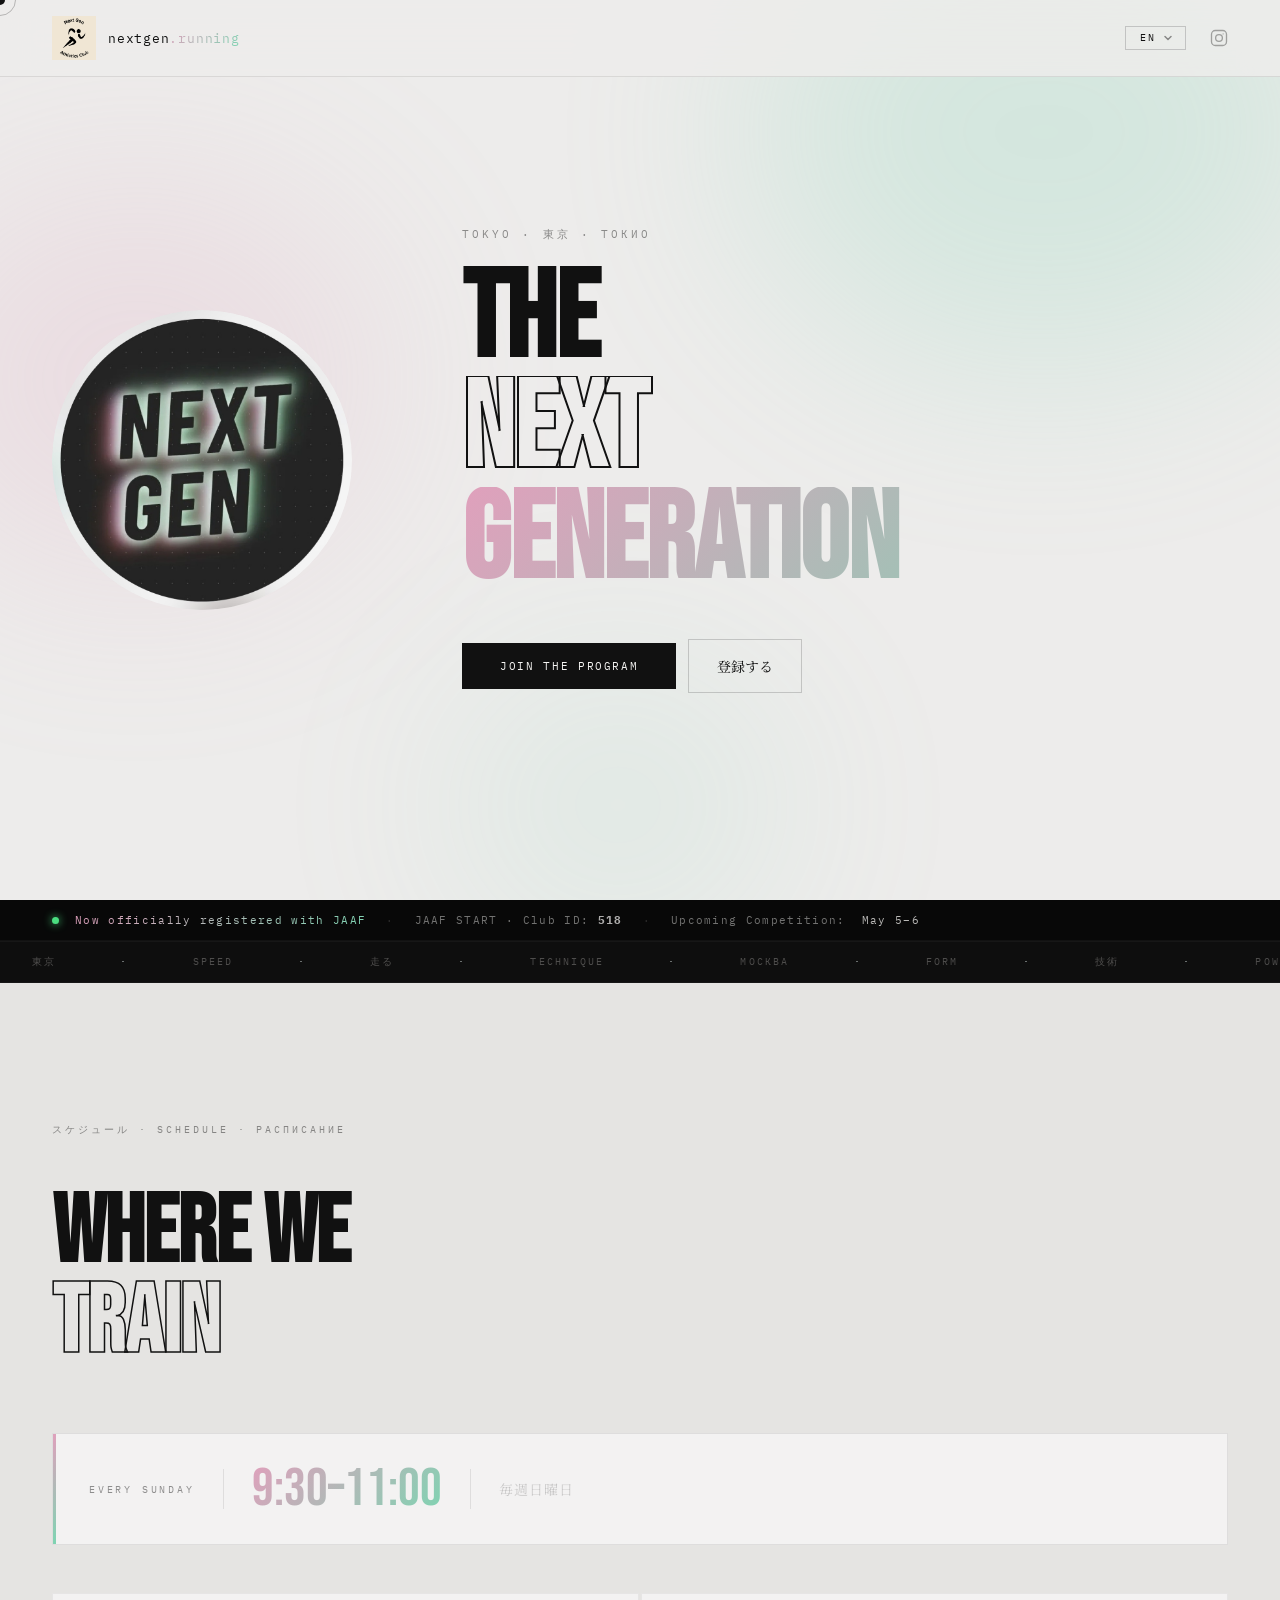
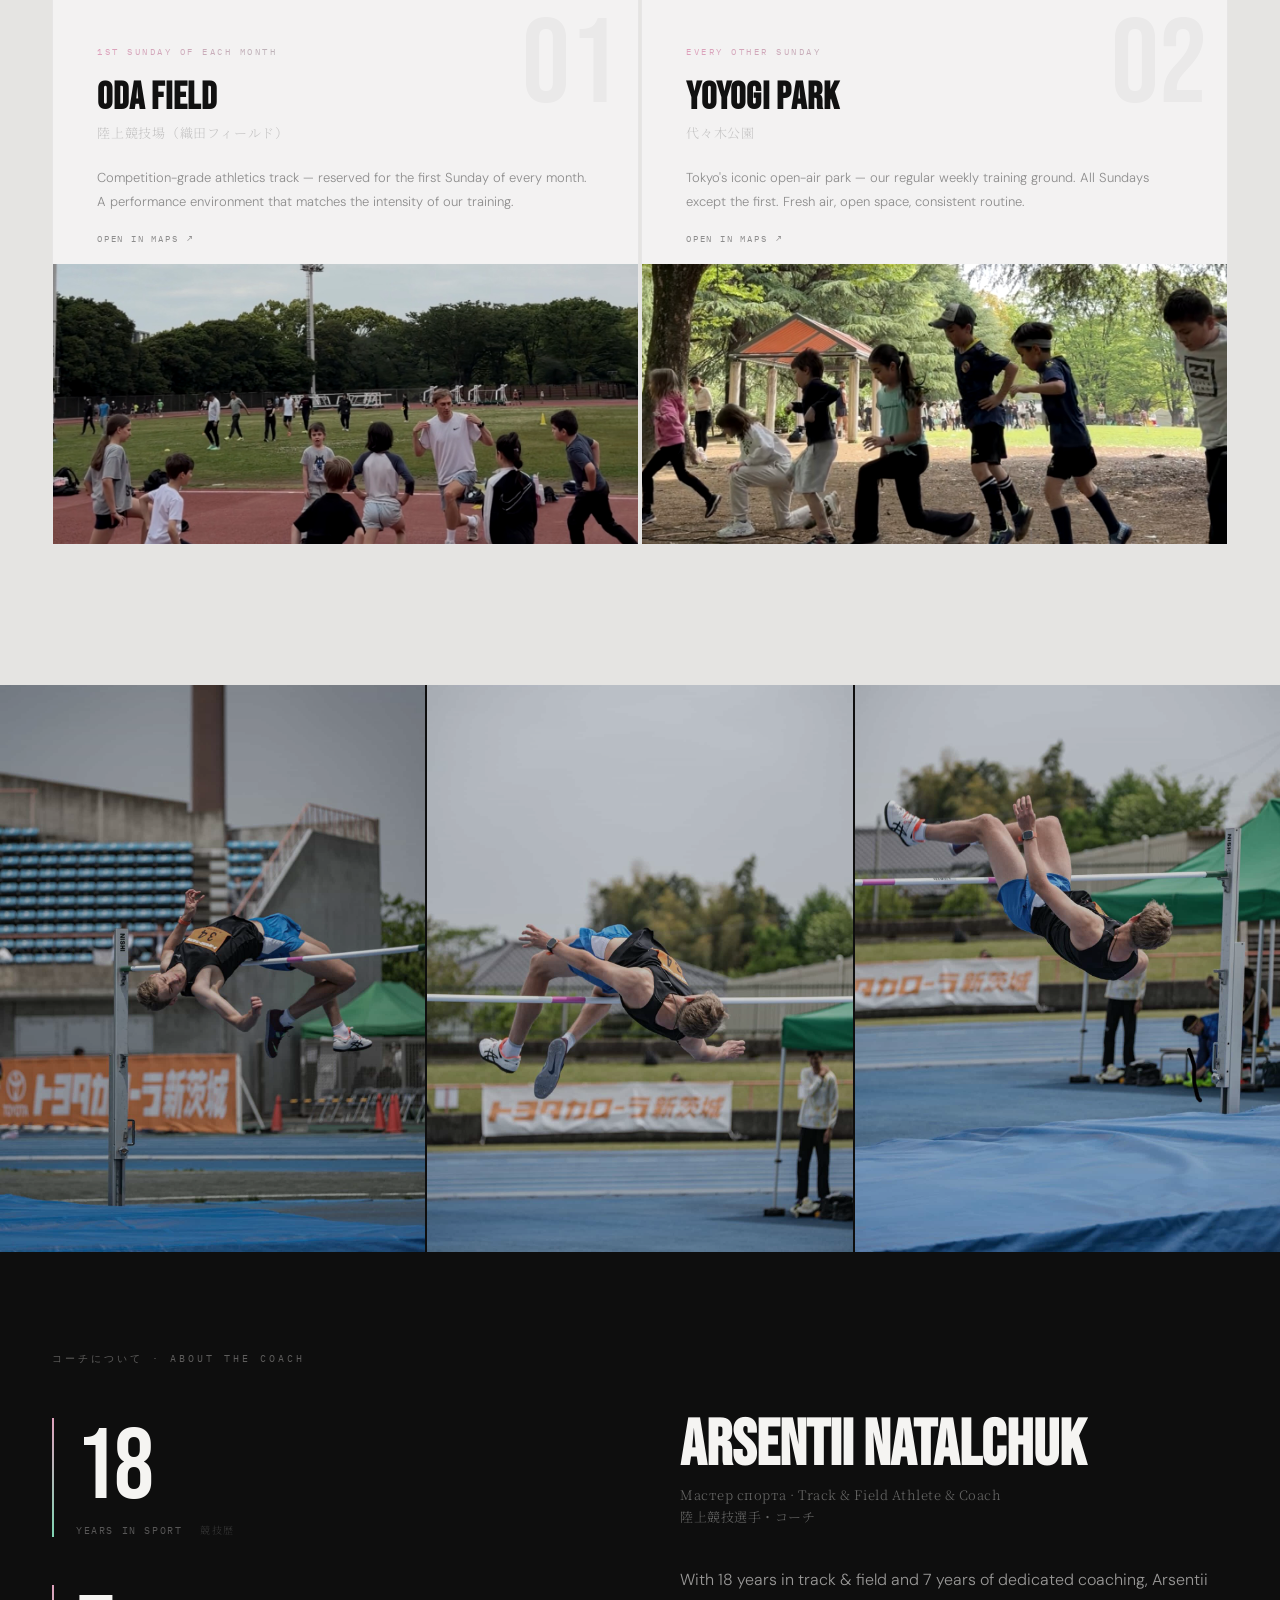
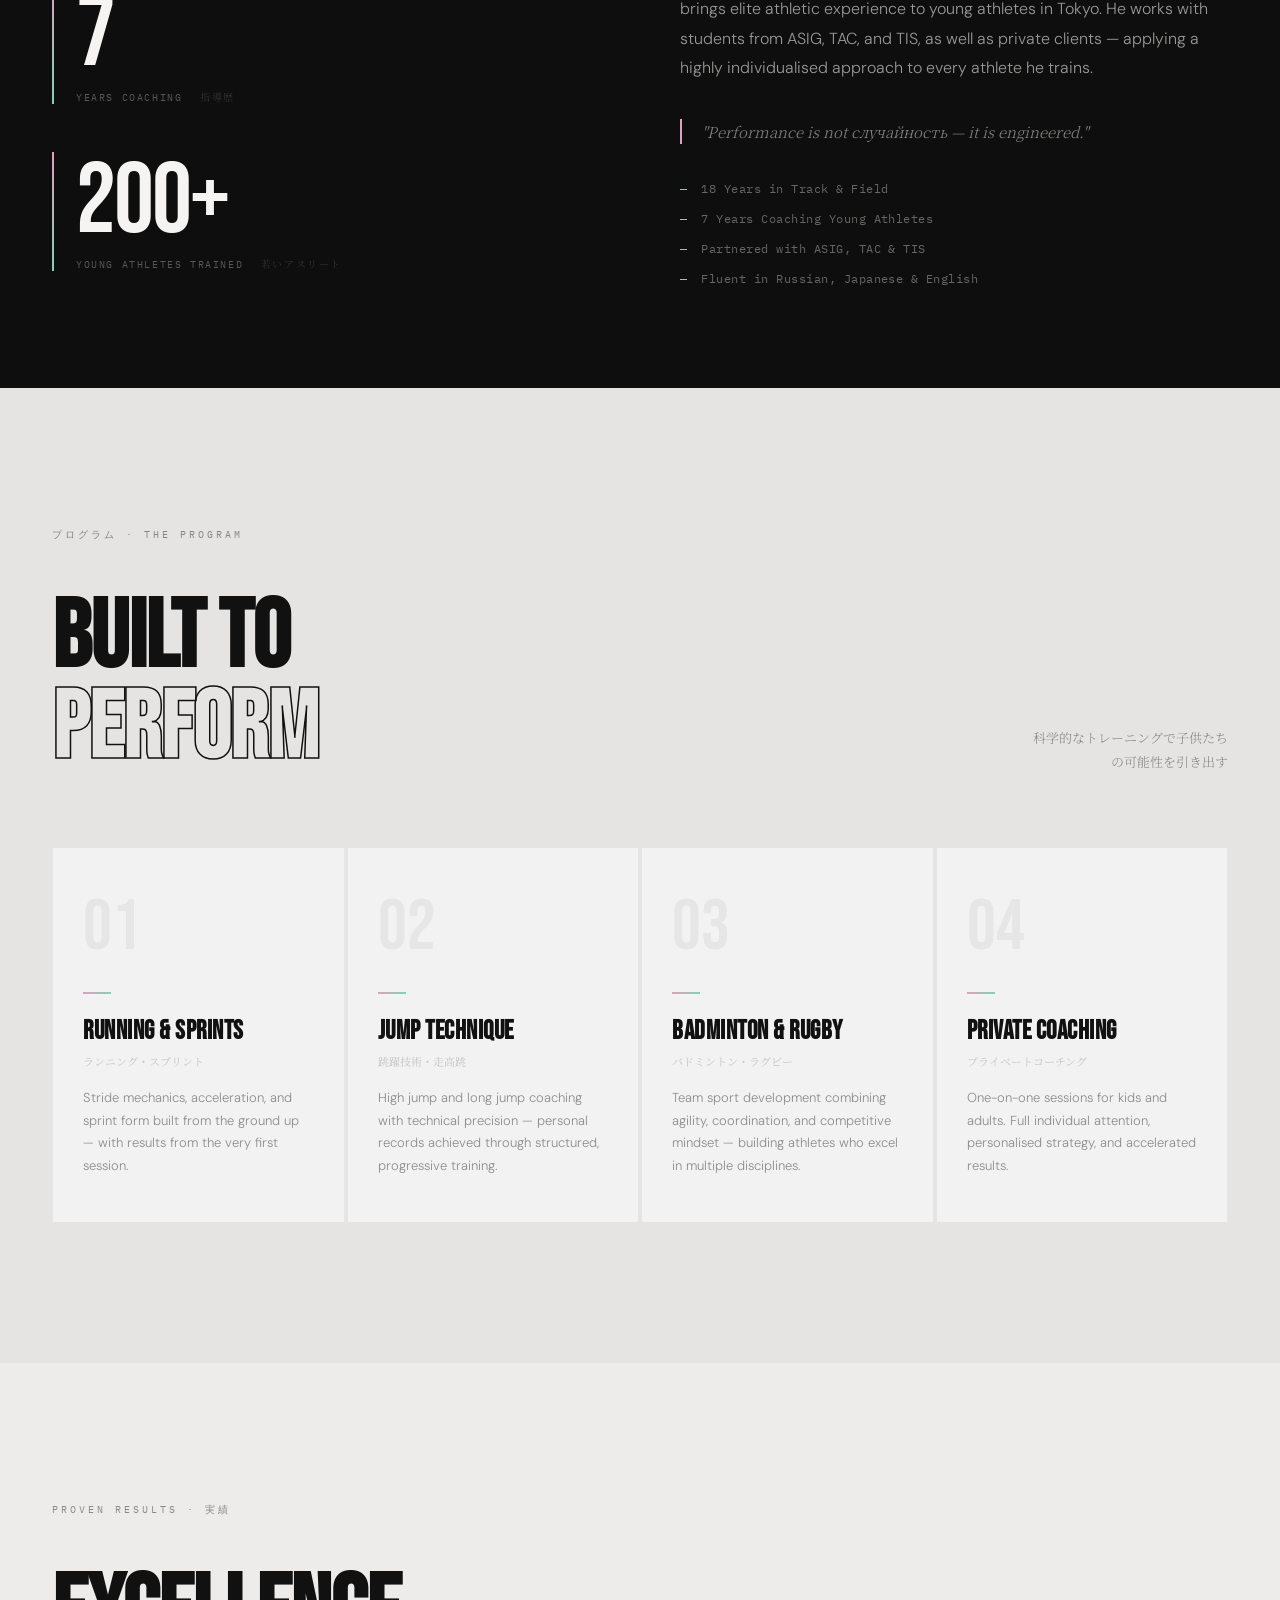
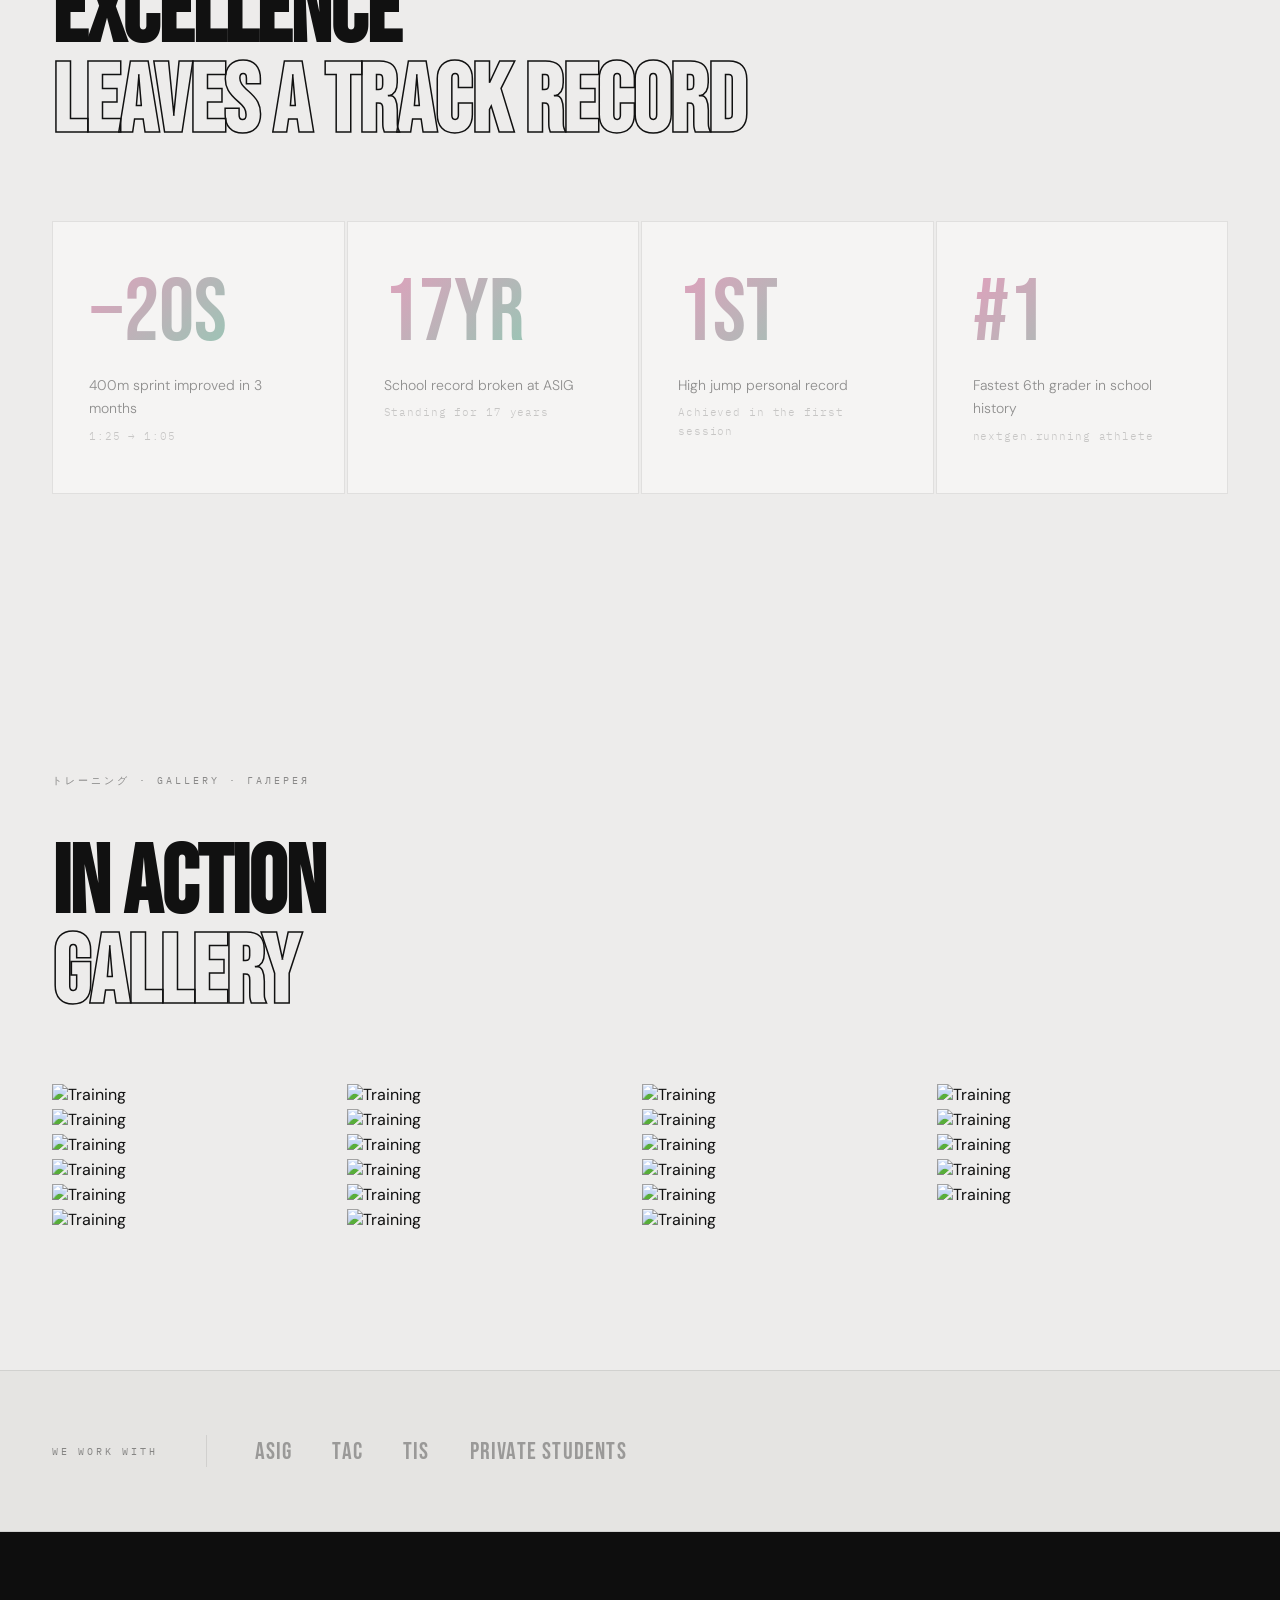
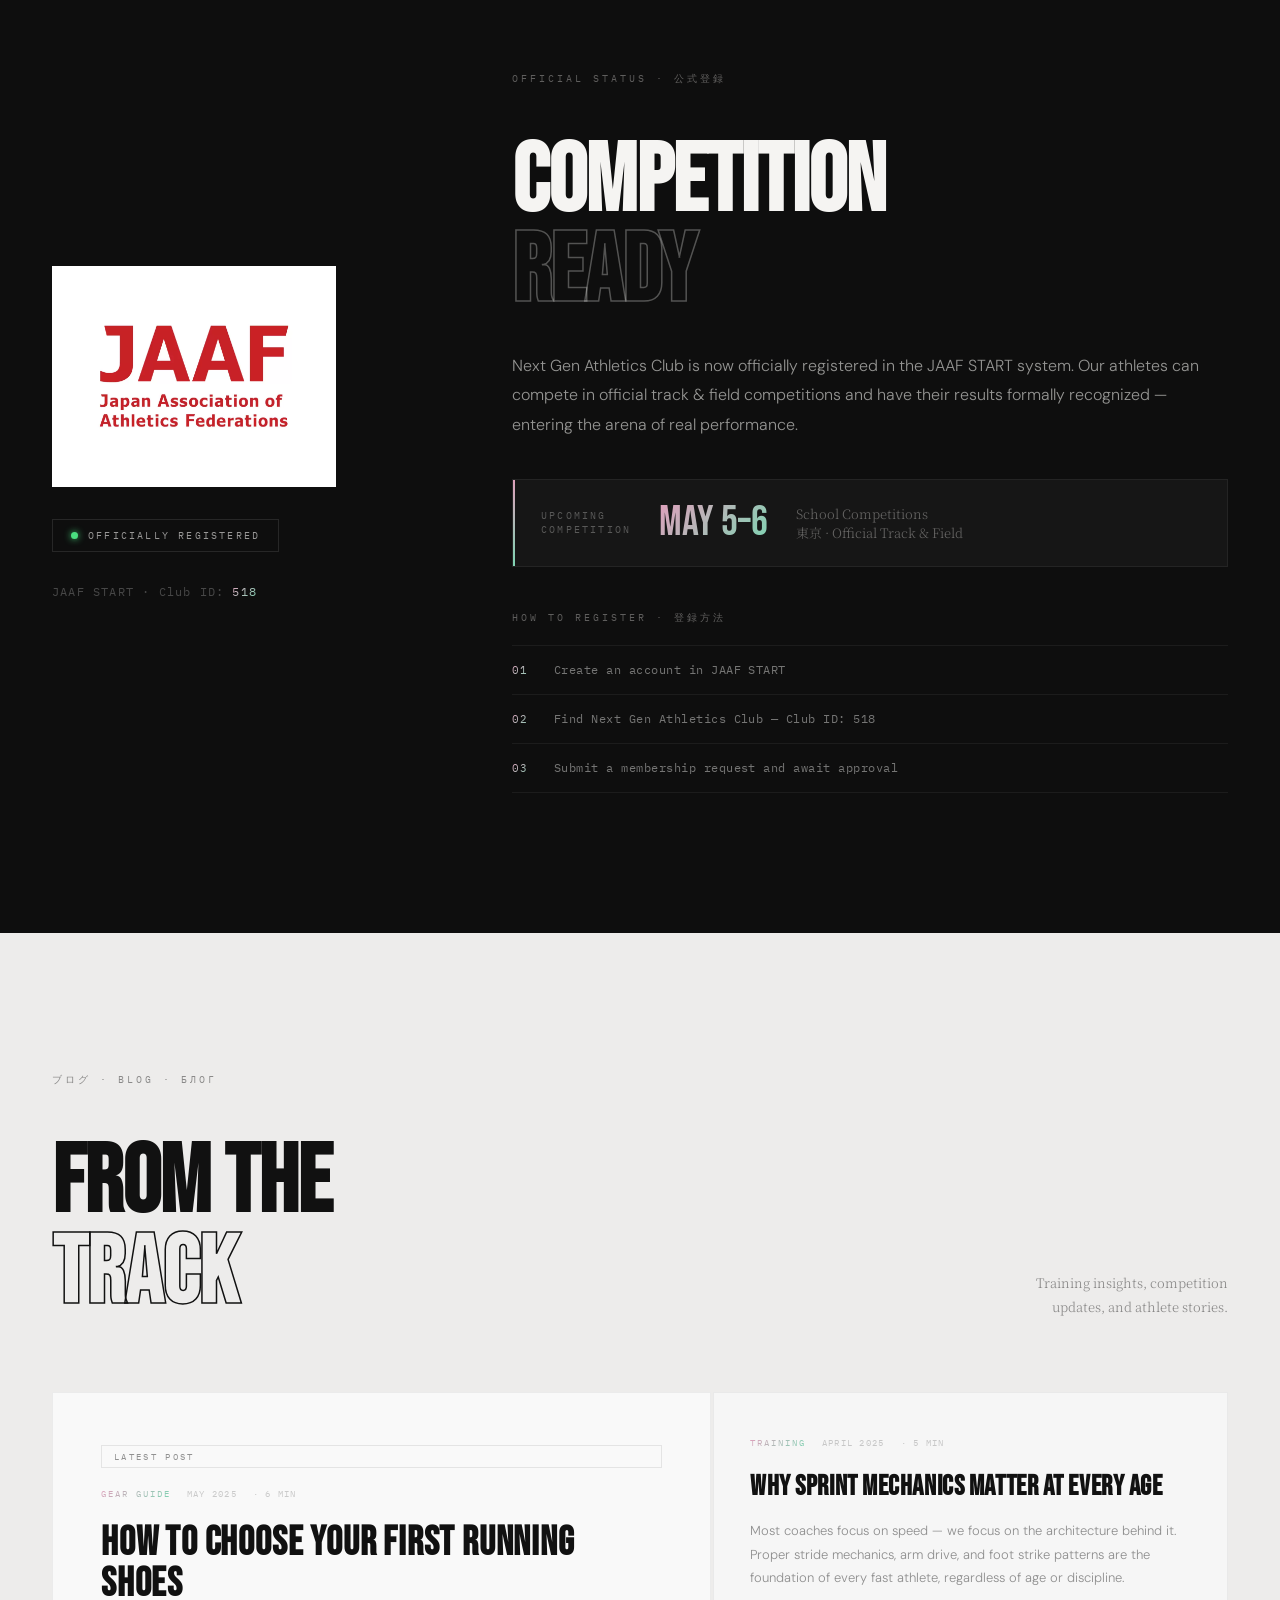
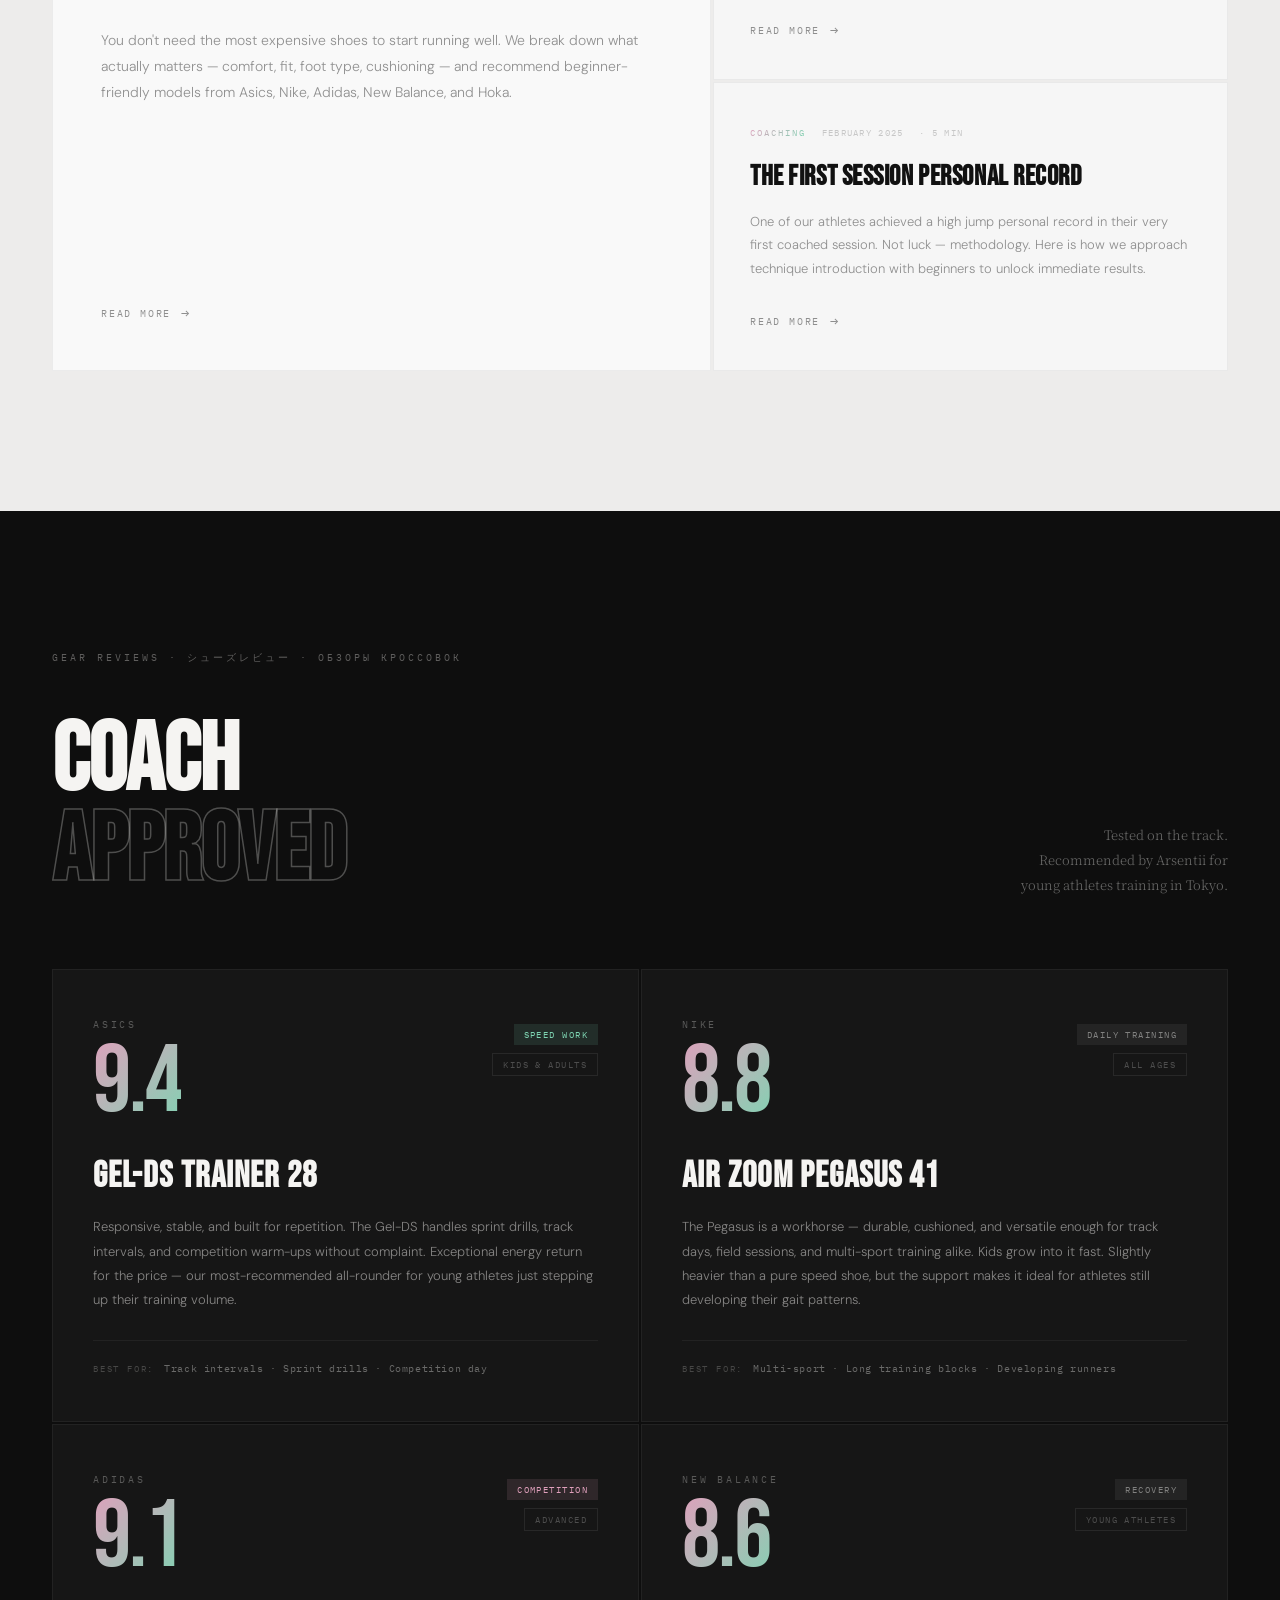
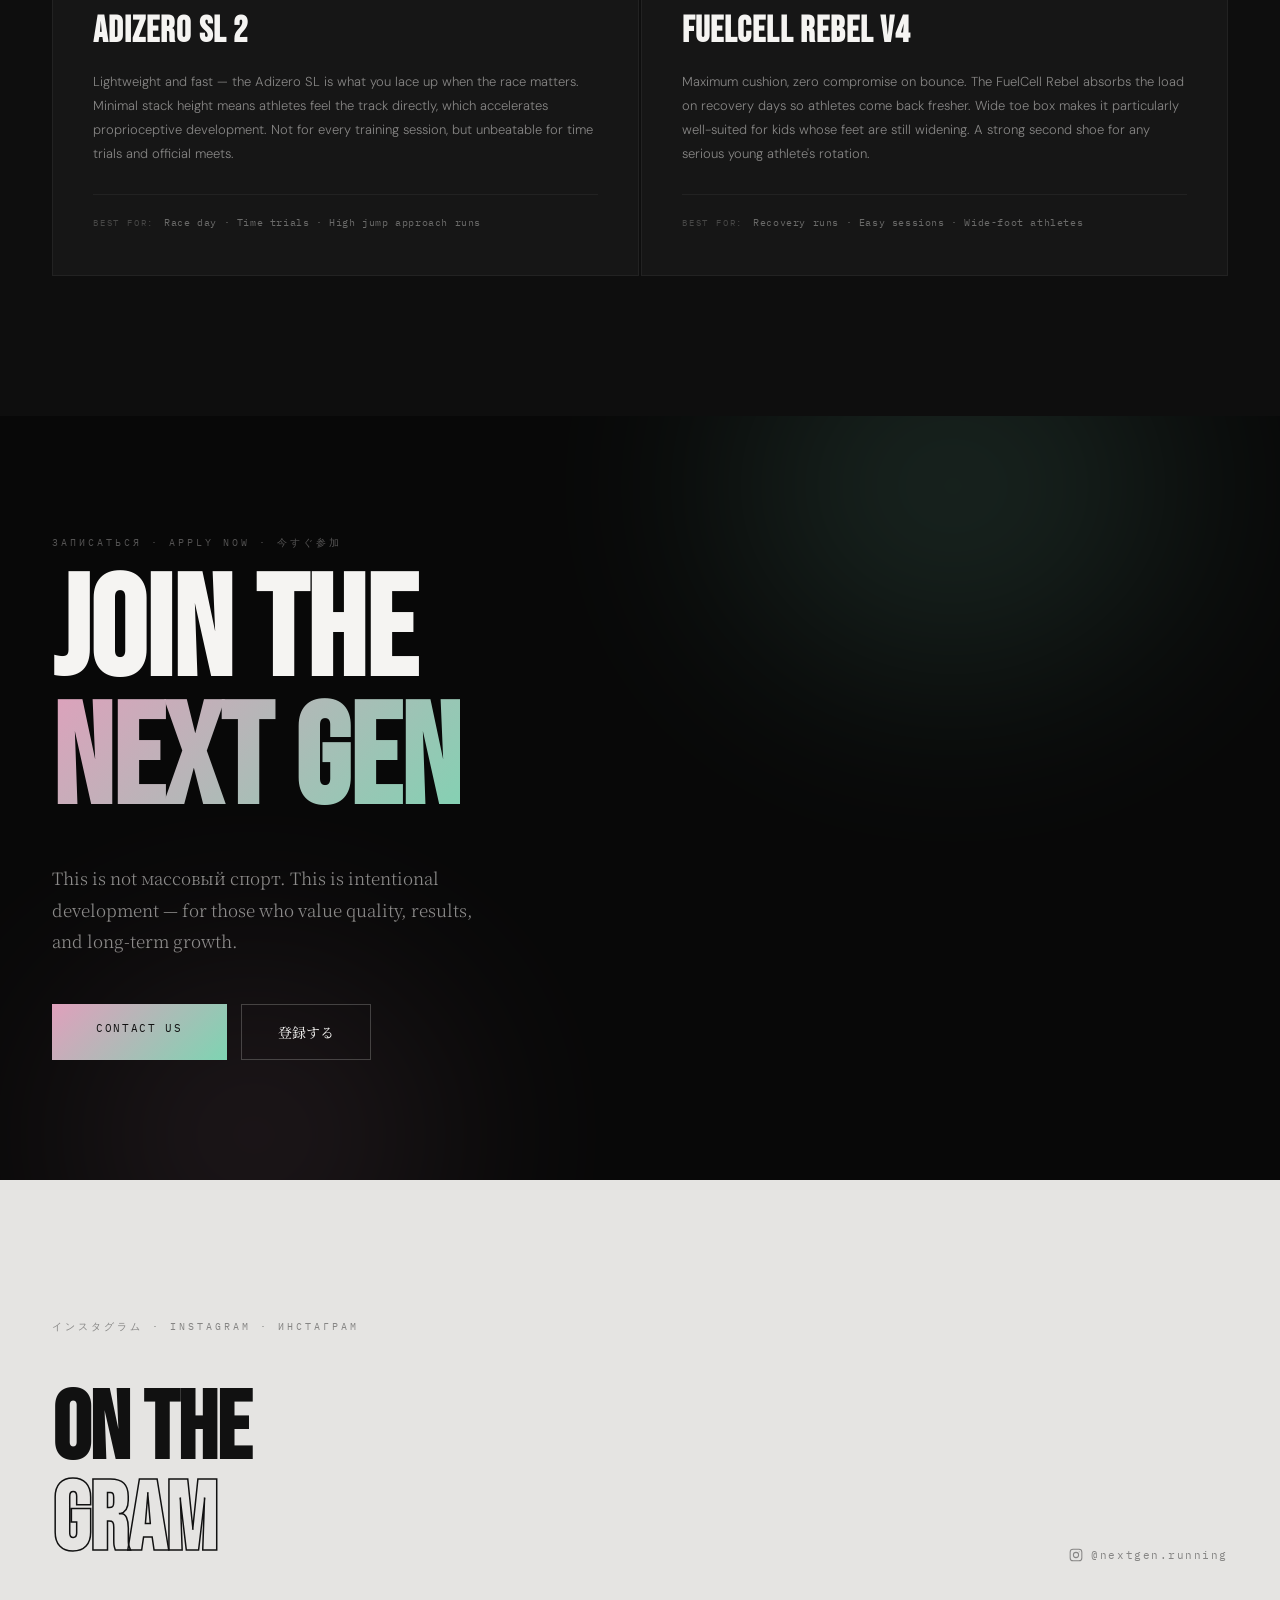
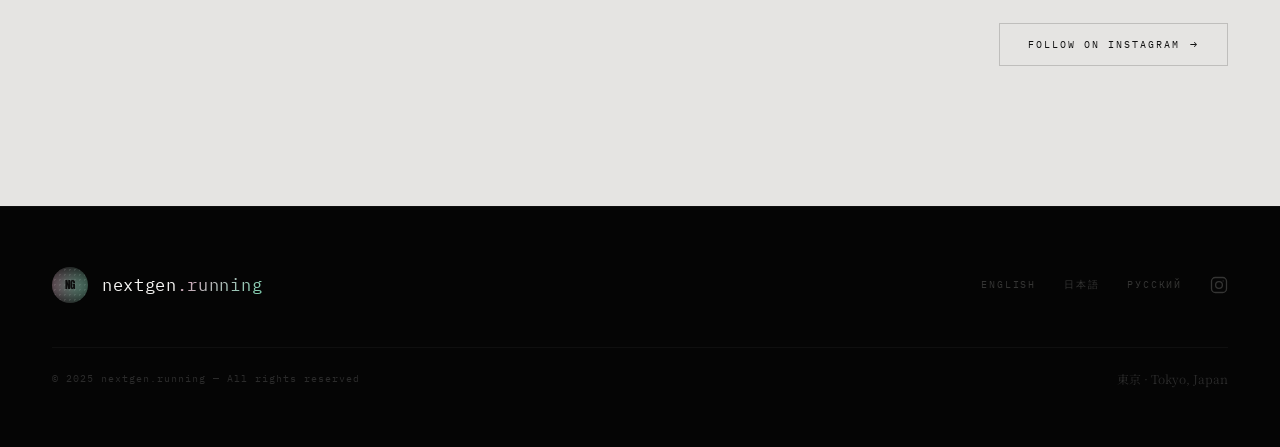
==== index.html @ 7d558b3f "Final version" ====
<!DOCTYPE html>
<html lang="en">
<head>
    <meta charset="UTF-8">
    <meta name="viewport" content="width=device-width, initial-scale=1.0">
    <title>nextgen.running — Tokyo</title>
    <link rel="preconnect" href="https://fonts.googleapis.com">
    <link rel="preconnect" href="https://fonts.gstatic.com" crossorigin>
    <link href="https://fonts.googleapis.com/css2?family=Bebas+Neue&family=Anton&family=Noto+Serif+JP:wght@300;400;700&family=IBM+Plex+Mono:wght@400;500&family=DM+Sans:ital,wght@0,300;0,400;0,500;1,300&display=swap" rel="stylesheet">
    <link rel="stylesheet" href="styles.css">
    <style>
        /* ─── BLOG ─── */
        .blog { padding: 140px 52px; background: var(--bg); }
        .blog-header { display: flex; align-items: flex-end; justify-content: space-between; margin-bottom: 72px; }
        .blog-grid {
            display: grid;
            grid-template-columns: 1.28fr 1fr;
            grid-template-rows: 1fr 1fr;
            gap: 2px;
        }
        .blog-card {
            background: rgba(255,255,255,0.55); padding: 44px 36px 40px;
            border: 1px solid rgba(17,17,17,0.06);
            display: flex; flex-direction: column;
            transition: background 0.3s; position: relative; overflow: hidden;
        }
        .blog-card--featured {
            grid-column: 1; grid-row: 1 / span 2;
            padding: 52px 48px 48px;
            background: rgba(255,255,255,0.7);
        }
        .blog-card--featured .blog-title { font-size: 40px; line-height: 1.02; margin-bottom: 24px; }
        .blog-card--featured .blog-excerpt { font-size: 14px; line-height: 1.85; }
        .blog-card--featured .blog-featured-label {
            display: inline-block; margin-bottom: 20px;
            font-family: 'IBM Plex Mono', monospace; font-size: 9px;
            letter-spacing: 0.26em; text-transform: uppercase;
            padding: 5px 12px; border: 1px solid var(--border);
            color: var(--muted);
        }
        .blog-card:hover { background: rgba(255,255,255,0.9); }
        .blog-card::after {
            content: ''; position: absolute; bottom: 0; left: 0;
            width: 0; height: 2px; background: var(--iri); transition: width 0.4s ease;
        }
        .blog-card:hover::after { width: 100%; }
        .blog-meta {
            display: flex; align-items: center; gap: 16px;
            margin-bottom: 24px; flex-wrap: wrap;
        }
        .blog-tag {
            font-family: 'IBM Plex Mono', monospace; font-size: 9px;
            letter-spacing: 0.22em; text-transform: uppercase;
            background: var(--iri);
            -webkit-background-clip: text; background-clip: text;
            -webkit-text-fill-color: transparent; color: transparent;
        }
        .blog-date {
            font-family: 'IBM Plex Mono', monospace; font-size: 9px;
            letter-spacing: 0.14em; color: var(--faint); text-transform: uppercase;
        }
        .blog-read-time {
            font-family: 'IBM Plex Mono', monospace; font-size: 9px;
            letter-spacing: 0.14em; color: var(--faint); text-transform: uppercase;
        }
        .blog-title {
            font-family: 'Bebas Neue', sans-serif; font-size: 28px;
            letter-spacing: 0.02em; color: var(--black);
            line-height: 1.05; margin-bottom: 18px;
        }
        .blog-excerpt {
            font-size: 13px; line-height: 1.8; color: var(--muted);
            font-weight: 300; flex: 1; margin-bottom: 32px;
        }
        .blog-read {
            font-family: 'IBM Plex Mono', monospace; font-size: 10px;
            letter-spacing: 0.18em; text-transform: uppercase;
            color: var(--black); text-decoration: none;
            display: inline-flex; align-items: center; gap: 10px;
            opacity: 0.45; transition: opacity 0.2s;
        }
        .blog-read:hover { opacity: 1; }
        .blog-read::after {
            content: '→'; font-size: 14px; transition: transform 0.2s;
        }
        .blog-read:hover::after { transform: translateX(4px); }

        /* ─── BEHOLD INSTAGRAM FEED ─── */
        .insta-feed-wrap { width: 100%; }
        behold-widget { --behold-border-radius: 0px; }

        /* ─── NAV BLOG LINK ─── */
        .nav-blog {
            font-family: 'IBM Plex Mono', monospace; font-size: 11px;
            letter-spacing: 0.18em; text-transform: uppercase;
            color: var(--black); text-decoration: none;
            opacity: 0.38; transition: opacity 0.2s;
        }
        .nav-blog:hover { opacity: 1; }

        /* ─── LANG ACTIVE STATE ─── */
        .nav-lang a.active { opacity: 1; }

        @media (max-width: 900px) {
            .blog { padding: 80px 24px; }
            .blog-header { flex-direction: column; align-items: flex-start; gap: 20px; }
            .blog-grid { grid-template-columns: 1fr; grid-template-rows: auto; }
            .blog-card--featured { grid-column: 1; grid-row: auto; }
        }
        @media (min-width: 521px) and (max-width: 900px) {
            .blog-grid { grid-template-columns: 1fr 1fr; grid-template-rows: auto; }
            .blog-card--featured { grid-column: 1 / span 2; grid-row: auto; }
        }

        /* ─── GALLERY ─── */
        .gallery { padding: 140px 52px; background: var(--bg); }
        .gallery-header { margin-bottom: 64px; }
        .gallery-grid { columns: 4; column-gap: 4px; }
        .gallery-item {
            break-inside: avoid; margin-bottom: 4px;
            overflow: hidden; position: relative; cursor: none;
        }
        .gallery-item img {
            width: 100%; display: block;
            transition: transform 0.55s cubic-bezier(0.25, 0.46, 0.45, 0.94);
        }
        .gallery-item::after {
            content: ''; position: absolute; inset: 0;
            background: linear-gradient(135deg, rgba(126,212,178,0.18) 0%, rgba(224,160,188,0.18) 100%);
            opacity: 0; transition: opacity 0.35s;
        }
        .gallery-item:hover img { transform: scale(1.05); }
        .gallery-item:hover::after { opacity: 1; }
        .gallery-item .gallery-zoom {
            position: absolute; bottom: 14px; right: 14px; z-index: 2;
            font-family: 'IBM Plex Mono', monospace; font-size: 9px;
            letter-spacing: 0.2em; text-transform: uppercase;
            color: var(--white); opacity: 0;
            transition: opacity 0.3s; pointer-events: none;
        }
        .gallery-item:hover .gallery-zoom { opacity: 0.7; }

        /* ─── LIGHTBOX ─── */
        .lightbox {
            position: fixed; inset: 0; background: rgba(8,8,8,0.97);
            z-index: 10000; display: flex; align-items: center; justify-content: center;
            opacity: 0; pointer-events: none; transition: opacity 0.3s ease;
        }
        .lightbox.active { opacity: 1; pointer-events: all; }
        .lightbox-img {
            max-width: 90vw; max-height: 88vh; object-fit: contain;
            display: block; transition: opacity 0.18s ease;
        }
        .lightbox-close {
            position: fixed; top: 28px; right: 32px;
            font-family: 'IBM Plex Mono', monospace; font-size: 10px;
            letter-spacing: 0.22em; text-transform: uppercase;
            color: rgba(245,244,242,0.4); background: none; border: none;
            cursor: none; padding: 12px; transition: color 0.2s;
        }
        .lightbox-close:hover { color: var(--white); }
        .lightbox-prev, .lightbox-next {
            position: fixed; top: 50%; transform: translateY(-50%);
            font-family: 'IBM Plex Mono', monospace; font-size: 10px;
            letter-spacing: 0.2em; text-transform: uppercase;
            color: rgba(245,244,242,0.35); background: none; border: none;
            cursor: none; padding: 28px 24px; transition: color 0.2s, transform 0.2s;
        }
        .lightbox-prev { left: 12px; }
        .lightbox-next { right: 12px; }
        .lightbox-prev:hover { color: var(--white); transform: translateY(-50%) translateX(-4px); }
        .lightbox-next:hover { color: var(--white); transform: translateY(-50%) translateX(4px); }
        .lightbox-counter {
            position: fixed; bottom: 28px; left: 50%; transform: translateX(-50%);
            font-family: 'IBM Plex Mono', monospace; font-size: 9px;
            letter-spacing: 0.24em; text-transform: uppercase;
            color: rgba(245,244,242,0.25);
        }

        @media (max-width: 900px) {
            .gallery { padding: 80px 24px; }
            .gallery-grid { columns: 2; }
        }
        @media (max-width: 520px) {
            .gallery-grid { columns: 1; }
        }

        /* ─── SCHEDULE ─── */
        .schedule { padding: 140px 52px; background: var(--bg-alt); }
        .schedule-header { margin-bottom: 64px; }
        .schedule-time-row {
            display: flex; align-items: center; gap: 28px;
            padding: 28px 36px; margin-bottom: 48px;
            background: rgba(255,255,255,0.55);
            border: 1px solid var(--border);
            position: relative; overflow: hidden; flex-wrap: wrap;
        }
        .schedule-time-row::before {
            content: ''; position: absolute; left: 0; top: 0; bottom: 0;
            width: 3px; background: var(--iri);
        }
        .schedule-time-label {
            font-family: 'IBM Plex Mono', monospace; font-size: 10px;
            letter-spacing: 0.28em; text-transform: uppercase; color: var(--muted);
        }
        .schedule-time-sep { width: 1px; height: 40px; background: var(--border); }
        .schedule-time-value {
            font-family: 'Bebas Neue', sans-serif; font-size: 54px; line-height: 1;
            background: var(--iri);
            -webkit-background-clip: text; background-clip: text;
            -webkit-text-fill-color: transparent; color: transparent;
        }
        .schedule-time-jp {
            font-family: 'Noto Serif JP', serif; font-size: 14px; font-weight: 300;
            color: var(--faint); letter-spacing: 0.08em;
        }
        .schedule-cards { display: grid; grid-template-columns: 1fr 1fr; gap: 2px; }
        .schedule-card {
            background: rgba(255,255,255,0.55); padding: 52px 44px 44px;
            border: 1px solid rgba(17,17,17,0.06);
            position: relative; overflow: hidden; transition: background 0.3s;
            display: flex; flex-direction: column;
        }
        .schedule-card:hover { background: rgba(255,255,255,0.9); }
        .schedule-card::after {
            content: ''; position: absolute; bottom: 0; left: 0;
            width: 0; height: 2px; background: var(--iri); transition: width 0.4s ease;
        }
        .schedule-card:hover::after { width: 100%; }
        .schedule-card-bg-num {
            position: absolute; right: 20px; top: 12px;
            font-family: 'Bebas Neue', sans-serif; font-size: 120px; line-height: 1;
            color: rgba(17,17,17,0.04); pointer-events: none; user-select: none;
        }
        .schedule-card-when {
            font-family: 'IBM Plex Mono', monospace; font-size: 9px;
            letter-spacing: 0.28em; text-transform: uppercase;
            background: var(--iri);
            -webkit-background-clip: text; background-clip: text;
            -webkit-text-fill-color: transparent; color: transparent;
            margin-bottom: 22px; display: inline-block;
        }
        .schedule-location-name {
            font-family: 'Bebas Neue', sans-serif; font-size: 38px; line-height: 1.0;
            color: var(--black); letter-spacing: 0.02em; margin-bottom: 6px;
        }
        .schedule-location-jp {
            font-family: 'Noto Serif JP', serif; font-size: 13px; font-weight: 300;
            color: var(--faint); margin-bottom: 24px; letter-spacing: 0.06em;
        }
        .schedule-location-desc {
            font-size: 13px; line-height: 1.8; color: var(--muted);
            font-weight: 300; margin-bottom: 20px;
        }
        .schedule-map-link {
            display: inline-flex; align-items: center; gap: 8px;
            font-family: 'IBM Plex Mono', monospace; font-size: 9px;
            letter-spacing: 0.2em; text-transform: uppercase;
            color: var(--muted); text-decoration: none;
            transition: color 0.2s; margin-bottom: 20px;
        }
        .schedule-map-link::after { content: '↗'; }
        .schedule-map-link:hover { color: var(--black); }
        .schedule-map-wrap {
            margin: 0 -44px -44px;
            height: 280px;
            position: relative;
            flex-shrink: 0;
            overflow: hidden;
        }
        .schedule-map-wrap img {
            width: 100%; height: 100%; display: block;
            object-fit: cover; object-position: center;
            filter: grayscale(0.2) contrast(1.05);
            transition: filter 0.5s, transform 0.6s;
        }
        .schedule-card:hover .schedule-map-wrap img {
            filter: grayscale(0) contrast(1);
            transform: scale(1.03);
        }
        .schedule-map-overlay {
            position: absolute; inset: 0; cursor: pointer;
        }

        /* ─── LANG DROPDOWN ─── */
        .nav-lang-select { position: relative; }
        .nav-lang-btn {
            display: flex; align-items: center; gap: 7px;
            font-family: 'IBM Plex Mono', monospace; font-size: 10px;
            letter-spacing: 0.18em; text-transform: uppercase;
            color: var(--black); background: none;
            border: 1px solid rgba(17,17,17,0.18);
            padding: 6px 12px 6px 14px; cursor: pointer;
            transition: border-color 0.2s, background 0.2s;
            line-height: 1;
        }
        .nav-lang-btn:hover { border-color: rgba(17,17,17,0.5); background: rgba(17,17,17,0.04); }
        .nav-lang-chevron {
            width: 10px; height: 10px; flex-shrink: 0;
            transition: transform 0.22s ease;
            opacity: 0.45;
        }
        .nav-lang-select.open .nav-lang-chevron { transform: rotate(180deg); }
        .nav-lang-menu {
            display: none; position: absolute; right: 0; top: calc(100% + 8px);
            background: rgba(237,236,235,0.97); backdrop-filter: blur(20px);
            border: 1px solid var(--border);
            list-style: none; padding: 6px 0; min-width: 150px;
            z-index: 200; box-shadow: 0 8px 32px rgba(17,17,17,0.08);
        }
        .nav-lang-select.open .nav-lang-menu { display: block; }
        .nav-lang-menu li a {
            display: flex; align-items: center; justify-content: space-between;
            padding: 9px 16px;
            font-family: 'IBM Plex Mono', monospace; font-size: 10px;
            letter-spacing: 0.14em; text-transform: uppercase;
            color: var(--black); text-decoration: none;
            opacity: 0.35; transition: opacity 0.15s, background 0.15s;
        }
        .nav-lang-menu li a:hover { opacity: 1; background: rgba(17,17,17,0.04); }
        .nav-lang-menu li a.active { opacity: 1; }
        .nav-lang-menu li a .lang-full {
            font-size: 9px; opacity: 0.5; letter-spacing: 0.06em;
            text-transform: none; font-family: 'DM Sans', sans-serif;
        }

        @media (max-width: 900px) {
            .schedule { padding: 80px 24px; }
            .schedule-cards { grid-template-columns: 1fr; }
            .schedule-time-sep { display: none; }
            .schedule-card { padding: 40px 24px 36px; }
            .schedule-map-wrap { margin: 0 -24px -36px; height: 220px; }
        }
    </style>
</head>
<body>

    <div class="cursor" id="cursor"></div>
    <div class="cursor-ring" id="cursorRing"></div>
    <div class="progress-bar" id="progressBar"></div>

    <!-- NAV -->
    <nav>
        <div class="nav-left">
            <img src="Next%20Gen.png" alt="Next Gen" class="nav-logo-img">
            <a href="#" class="nav-brand">nextgen<span>.running</span></a>
        </div>
        <div class="nav-right">
            <div class="nav-lang-select" id="langSelect">
                <button class="nav-lang-btn" id="langBtn" aria-haspopup="listbox" aria-expanded="false">
                    <span id="langLabel">EN</span>
                    <svg class="nav-lang-chevron" viewBox="0 0 10 10" fill="none" stroke="currentColor" stroke-width="1.5" stroke-linecap="round" stroke-linejoin="round">
                        <polyline points="2,3.5 5,6.5 8,3.5"/>
                    </svg>
                </button>
                <ul class="nav-lang-menu" role="listbox" id="langMenu">
                    <li><a href="#" data-lang="en" role="option" class="active">EN <span class="lang-full">English</span></a></li>
                    <li><a href="#" data-lang="jp" role="option">JP <span class="lang-full">日本語</span></a></li>
                    <li><a href="#" data-lang="ru" role="option">RU <span class="lang-full">Русский</span></a></li>
                </ul>
            </div>
            <a href="https://www.instagram.com/nextgen.running?igsh=OHNoODNnbjV0Znk4" target="_blank" rel="noopener" class="nav-instagram" aria-label="Instagram">
                <svg width="18" height="18" viewBox="0 0 24 24" fill="none" stroke="currentColor" stroke-width="1.75" stroke-linecap="round" stroke-linejoin="round">
                    <rect x="2" y="2" width="20" height="20" rx="5" ry="5"/>
                    <circle cx="12" cy="12" r="4.5"/>
                    <circle cx="17.5" cy="6.5" r="0.75" fill="currentColor" stroke="none"/>
                </svg>
            </a>
        </div>
    </nav>

    <!-- HERO -->
    <section class="hero">
        <div class="hero-blobs">
            <div class="blob blob-1"></div>
            <div class="blob blob-2"></div>
            <div class="blob blob-3"></div>
        </div>
        <div class="hero-inner">
            <div class="hero-badge-wrap">
                <img src="IMG_6054_circle.png" alt="nextgen.running athletes in action" class="hero-photo">
            </div>
            <div>
                <p class="hero-eyebrow">Tokyo · 東京 · Токио</p>
                <h1 class="hero-title">
                    <span class="line"><span data-i18n="hero_line1">THE</span></span>
                    <span class="line"><span class="outline" data-i18n="hero_line2">NEXT</span></span>
                    <span class="line"><span class="iri" data-i18n="hero_line3">GENERATION</span></span>
                </h1>
                <p class="hero-sub">
                    <span data-i18n="hero_sub"></span>
                    <span class="jp" data-i18n="hero_sub_jp"></span>
                </p>
                <div class="hero-ctas">
                    <a href="#cta" class="btn-dark" data-i18n="hero_cta1">Join the Program</a>
                    <a href="#cta" class="btn-ghost" data-i18n="hero_cta2">登録する</a>
                </div>
            </div>
        </div>
    </section>

    <!-- ANNOUNCEMENT -->
    <div class="announcement">
        <span class="ann-dot"></span>
        <span class="ann-highlight" data-i18n="ann_highlight">Now officially registered with JAAF</span>
        <span class="ann-sep">·</span>
        <span data-i18n="ann_club">JAAF START · Club ID: <strong style="color:rgba(245,244,242,0.7)">518</strong></span>
        <span class="ann-sep">·</span>
        <span data-i18n="ann_upcoming">Upcoming Competition:</span>
        <span class="ann-date">May 5–6</span>
    </div>

    <!-- TICKER -->
    <div class="ticker">
        <div class="ticker-track">
            <span class="ticker-item">東京</span><span class="ticker-item iri">·</span>
            <span class="ticker-item">SPEED</span><span class="ticker-item iri">·</span>
            <span class="ticker-item">走る</span><span class="ticker-item iri">·</span>
            <span class="ticker-item">TECHNIQUE</span><span class="ticker-item iri">·</span>
            <span class="ticker-item">Москва</span><span class="ticker-item iri">·</span>
            <span class="ticker-item">FORM</span><span class="ticker-item iri">·</span>
            <span class="ticker-item">技術</span><span class="ticker-item iri">·</span>
            <span class="ticker-item">POWER</span><span class="ticker-item iri">·</span>
            <span class="ticker-item">チャンピオン</span><span class="ticker-item iri">·</span>
            <span class="ticker-item">CHAMPION</span><span class="ticker-item iri">·</span>
            <span class="ticker-item">東京</span><span class="ticker-item iri">·</span>
            <span class="ticker-item">SPEED</span><span class="ticker-item iri">·</span>
            <span class="ticker-item">走る</span><span class="ticker-item iri">·</span>
            <span class="ticker-item">TECHNIQUE</span><span class="ticker-item iri">·</span>
            <span class="ticker-item">Москва</span><span class="ticker-item iri">·</span>
            <span class="ticker-item">FORM</span><span class="ticker-item iri">·</span>
            <span class="ticker-item">技術</span><span class="ticker-item iri">·</span>
            <span class="ticker-item">POWER</span><span class="ticker-item iri">·</span>
            <span class="ticker-item">チャンピオン</span><span class="ticker-item iri">·</span>
            <span class="ticker-item">CHAMPION</span><span class="ticker-item iri">·</span>
        </div>
    </div>

    <!-- SCHEDULE -->
    <section class="schedule" id="schedule">
        <div class="schedule-header">
            <p class="eyebrow eyebrow--dark" data-i18n="sched_eyebrow">スケジュール · Schedule · Расписание</p>
            <h2 class="section-title reveal" data-i18n="sched_title">WHERE WE<br><span class="outline">TRAIN</span></h2>
        </div>

        <div class="schedule-time-row reveal">
            <div class="schedule-time-label" data-i18n="sched_every">Every Sunday</div>
            <div class="schedule-time-sep"></div>
            <div class="schedule-time-value">9:30–11:00</div>
            <div class="schedule-time-sep"></div>
            <div class="schedule-time-jp">毎週日曜日</div>
        </div>

        <div class="schedule-cards">
            <div class="schedule-card reveal">
                <div class="schedule-card-bg-num">01</div>
                <span class="schedule-card-when" data-i18n="sched_when1">1st Sunday of each month</span>
                <h3 class="schedule-location-name" data-i18n="sched_loc1_name">ODA FIELD</h3>
                <p class="schedule-location-jp">陸上競技場（織田フィールド）</p>
                <p class="schedule-location-desc" data-i18n="sched_loc1_desc">Competition-grade athletics track — reserved for the first Sunday of every month. A performance environment that matches the intensity of our training.</p>
                <a href="https://maps.app.goo.gl/87YgRtmiR8QYnmQ57?g_st=ic" target="_blank" rel="noopener" class="schedule-map-link" data-i18n="sched_map">Open in Maps</a>
                <div class="schedule-map-wrap">
                    <img src="photo/Ota.jpeg" alt="Komazawa Olympic Park Athletic Field" loading="lazy">
                    <a href="https://maps.app.goo.gl/87YgRtmiR8QYnmQ57?g_st=ic" target="_blank" rel="noopener" class="schedule-map-overlay" aria-label="Open in Google Maps"></a>
                </div>
            </div>
            <div class="schedule-card reveal" style="transition-delay:0.12s">
                <div class="schedule-card-bg-num">02</div>
                <span class="schedule-card-when" data-i18n="sched_when2">Every other Sunday</span>
                <h3 class="schedule-location-name" data-i18n="sched_loc2_name">YOYOGI PARK</h3>
                <p class="schedule-location-jp">代々木公園</p>
                <p class="schedule-location-desc" data-i18n="sched_loc2_desc">Tokyo's iconic open-air park — our regular weekly training ground. All Sundays except the first. Fresh air, open space, consistent routine.</p>
                <a href="https://maps.app.goo.gl/6jZvAV6J4VwRY5348?g_st=ic" target="_blank" rel="noopener" class="schedule-map-link" data-i18n="sched_map">Open in Maps</a>
                <div class="schedule-map-wrap">
                    <img src="photo/Yoyogi.jpeg" alt="Yoyogi Park Tokyo" loading="lazy">
                    <a href="https://maps.app.goo.gl/6jZvAV6J4VwRY5348?g_st=ic" target="_blank" rel="noopener" class="schedule-map-overlay" aria-label="Open in Google Maps"></a>
                </div>
            </div>
        </div>
    </section>

    <!-- COACH -->
    <section class="coach">
        <div class="coach-photos">
            <div class="coach-photo">
                <img src="A8574C7A-7BAF-45E6-8A4C-7C5A979FCF59.JPG" alt="Arsentii Natalchuk — high jump competition">
            </div>
            <div class="coach-photo">
                <img src="D75EAF0F-4989-4D5B-AA55-971DF19D28BF.JPG" alt="Arsentii Natalchuk — clearing the bar">
            </div>
            <div class="coach-photo">
                <img src="A167511A-55F0-40B9-A89C-C644C41C5340.JPG" alt="Arsentii Natalchuk — in action">
            </div>
        </div>
        <div class="coach-content">
        <div>
            <p class="eyebrow eyebrow--light" data-i18n="coach_eyebrow">コーチについて · About the Coach</p>
            <div class="coach-stats">
                <div class="stat reveal">
                    <div class="stat-num" data-target="18">0</div>
                    <div class="stat-label"><span data-i18n="stat1_label">Years in Sport</span> <span class="jp">競技歴</span></div>
                </div>
                <div class="stat reveal" style="transition-delay:0.12s">
                    <div class="stat-num" data-target="7">0</div>
                    <div class="stat-label"><span data-i18n="stat2_label">Years Coaching</span> <span class="jp">指導歴</span></div>
                </div>
                <div class="stat reveal" style="transition-delay:0.24s">
                    <div class="stat-num" data-target="200">0</div>
                    <div class="stat-label"><span data-i18n="stat3_label">Young Athletes Trained</span> <span class="jp">若いアスリート</span></div>
                </div>
            </div>
        </div>
        <div class="coach-right reveal">
            <h2 class="coach-name">ARSENTII NATALCHUK</h2>
            <p class="coach-title-text" data-i18n="coach_title">Мастер спорта · Track &amp; Field Athlete &amp; Coach<br>陸上競技選手・コーチ</p>
            <p class="coach-bio" data-i18n="coach_bio">With 18 years in track &amp; field and 7 years of dedicated coaching, Arsentii brings elite athletic experience to young athletes in Tokyo. He works with students from ASIG, TAC, and TIS, as well as private clients — applying a highly individualised approach to every athlete he trains.</p>
            <p class="coach-quote" data-i18n="coach_quote">"Performance is not случайность — it is engineered."</p>
            <div class="coach-credentials">
                <div class="credential" data-i18n="cred1">18 Years in Track &amp; Field</div>
                <div class="credential" data-i18n="cred2">7 Years Coaching Young Athletes</div>
                <div class="credential" data-i18n="cred3">Partnered with ASIG, TAC &amp; TIS</div>
                <div class="credential" data-i18n="cred4">Fluent in Russian, Japanese &amp; English</div>
            </div>
        </div>
        </div>
    </section>

    <!-- PROGRAM -->
    <section class="program">
        <div class="program-header">
            <div>
                <p class="eyebrow eyebrow--dark" data-i18n="program_eyebrow">プログラム · The Program</p>
                <h2 class="section-title reveal" data-i18n="program_title">BUILT TO<br><span class="outline">PERFORM</span></h2>
            </div>
            <p class="program-sub reveal" data-i18n="program_sub">科学的なトレーニングで子供たちの可能性を引き出す</p>
        </div>
        <div class="program-grid">
            <div class="program-card reveal">
                <div class="card-num">01</div>
                <div class="card-bar"></div>
                <h3 class="card-title" data-i18n="card1_title">RUNNING &amp; SPRINTS</h3>
                <p class="card-jp" data-i18n="card1_jp">ランニング・スプリント</p>
                <p class="card-desc" data-i18n="card1_desc">Stride mechanics, acceleration, and sprint form built from the ground up — with results from the very first session.</p>
            </div>
            <div class="program-card reveal" style="transition-delay:0.08s">
                <div class="card-num">02</div>
                <div class="card-bar"></div>
                <h3 class="card-title" data-i18n="card2_title">JUMP TECHNIQUE</h3>
                <p class="card-jp" data-i18n="card2_jp">跳躍技術・走高跳</p>
                <p class="card-desc" data-i18n="card2_desc">High jump and long jump coaching with technical precision — personal records achieved through structured, progressive training.</p>
            </div>
            <div class="program-card reveal" style="transition-delay:0.16s">
                <div class="card-num">03</div>
                <div class="card-bar"></div>
                <h3 class="card-title" data-i18n="card3_title">BADMINTON &amp; RUGBY</h3>
                <p class="card-jp" data-i18n="card3_jp">バドミントン・ラグビー</p>
                <p class="card-desc" data-i18n="card3_desc">Team sport development combining agility, coordination, and competitive mindset — building athletes who excel in multiple disciplines.</p>
            </div>
            <div class="program-card reveal" style="transition-delay:0.24s">
                <div class="card-num">04</div>
                <div class="card-bar"></div>
                <h3 class="card-title" data-i18n="card4_title">PRIVATE COACHING</h3>
                <p class="card-jp" data-i18n="card4_jp">プライベートコーチング</p>
                <p class="card-desc" data-i18n="card4_desc">One-on-one sessions for kids and adults. Full individual attention, personalised strategy, and accelerated results.</p>
            </div>
        </div>
    </section>

    <!-- RESULTS -->
    <section class="results">
        <div class="results-header">
            <p class="eyebrow eyebrow--dark" data-i18n="results_eyebrow">Proven Results · 実績</p>
            <h2 class="section-title reveal" data-i18n="results_title">EXCELLENCE<br><span class="outline">LEAVES A TRACK RECORD</span></h2>
        </div>
        <div class="results-grid">
            <div class="result-card reveal">
                <div class="result-stat">−20s</div>
                <p class="result-desc" data-i18n="res1_desc">400m sprint improved in 3 months<span class="result-detail">1:25 → 1:05</span></p>
            </div>
            <div class="result-card reveal" style="transition-delay:0.1s">
                <div class="result-stat">17yr</div>
                <p class="result-desc" data-i18n="res2_desc">School record broken at ASIG<span class="result-detail">Standing for 17 years</span></p>
            </div>
            <div class="result-card reveal" style="transition-delay:0.2s">
                <div class="result-stat">1st</div>
                <p class="result-desc" data-i18n="res3_desc">High jump personal record<span class="result-detail">Achieved in the first session</span></p>
            </div>
            <div class="result-card reveal" style="transition-delay:0.3s">
                <div class="result-stat">#1</div>
                <p class="result-desc" data-i18n="res4_desc">Fastest 6th grader in school history<span class="result-detail">nextgen.running athlete</span></p>
            </div>
        </div>
    </section>

    <!-- GALLERY -->
    <section class="gallery" id="gallery">
        <div class="gallery-header">
            <p class="eyebrow eyebrow--dark" data-i18n="gallery_eyebrow">トレーニング · Gallery · Галерея</p>
            <h2 class="section-title reveal" data-i18n="gallery_title">IN ACTION<br><span class="outline">GALLERY</span></h2>
        </div>
        <div class="gallery-grid">
            <div class="gallery-item reveal" data-index="0"><img src="photo/IMG_9177.JPG" loading="lazy" alt="Training"><span class="gallery-zoom">↗ View</span></div>
            <div class="gallery-item reveal" data-index="1" style="transition-delay:0.04s"><img src="photo/IMG_9182.JPG" loading="lazy" alt="Training"><span class="gallery-zoom">↗ View</span></div>
            <div class="gallery-item reveal" data-index="2" style="transition-delay:0.08s"><img src="photo/IMG_9186.JPG" loading="lazy" alt="Training"><span class="gallery-zoom">↗ View</span></div>
            <div class="gallery-item reveal" data-index="3" style="transition-delay:0.12s"><img src="photo/IMG_9189.JPG" loading="lazy" alt="Training"><span class="gallery-zoom">↗ View</span></div>
            <div class="gallery-item reveal" data-index="4" style="transition-delay:0.04s"><img src="photo/IMG_9193.JPG" loading="lazy" alt="Training"><span class="gallery-zoom">↗ View</span></div>
            <div class="gallery-item reveal" data-index="5" style="transition-delay:0.08s"><img src="photo/IMG_9201.JPG" loading="lazy" alt="Training"><span class="gallery-zoom">↗ View</span></div>
            <div class="gallery-item reveal" data-index="6" style="transition-delay:0.12s"><img src="photo/IMG_9207.JPG" loading="lazy" alt="Training"><span class="gallery-zoom">↗ View</span></div>
            <div class="gallery-item reveal" data-index="7" style="transition-delay:0.16s"><img src="photo/IMG_9209.JPG" loading="lazy" alt="Training"><span class="gallery-zoom">↗ View</span></div>
            <div class="gallery-item reveal" data-index="8" style="transition-delay:0.08s"><img src="photo/IMG_9213.JPG" loading="lazy" alt="Training"><span class="gallery-zoom">↗ View</span></div>
            <div class="gallery-item reveal" data-index="9" style="transition-delay:0.12s"><img src="photo/IMG_9226.JPG" loading="lazy" alt="Training"><span class="gallery-zoom">↗ View</span></div>
            <div class="gallery-item reveal" data-index="10" style="transition-delay:0.16s"><img src="photo/IMG_9240.JPG" loading="lazy" alt="Training"><span class="gallery-zoom">↗ View</span></div>
            <div class="gallery-item reveal" data-index="11" style="transition-delay:0.2s"><img src="photo/IMG_9244.JPG" loading="lazy" alt="Training"><span class="gallery-zoom">↗ View</span></div>
            <div class="gallery-item reveal" data-index="12" style="transition-delay:0.12s"><img src="photo/IMG_9248.JPG" loading="lazy" alt="Training"><span class="gallery-zoom">↗ View</span></div>
            <div class="gallery-item reveal" data-index="13" style="transition-delay:0.16s"><img src="photo/IMG_9252.JPG" loading="lazy" alt="Training"><span class="gallery-zoom">↗ View</span></div>
            <div class="gallery-item reveal" data-index="14" style="transition-delay:0.2s"><img src="photo/IMG_9254.JPG" loading="lazy" alt="Training"><span class="gallery-zoom">↗ View</span></div>
            <div class="gallery-item reveal" data-index="15" style="transition-delay:0.24s"><img src="photo/IMG_9842.JPG" loading="lazy" alt="Training"><span class="gallery-zoom">↗ View</span></div>
            <div class="gallery-item reveal" data-index="16" style="transition-delay:0.16s"><img src="photo/IMG_9843.JPG" loading="lazy" alt="Training"><span class="gallery-zoom">↗ View</span></div>
            <div class="gallery-item reveal" data-index="17" style="transition-delay:0.2s"><img src="photo/IMG_9848.JPG" loading="lazy" alt="Training"><span class="gallery-zoom">↗ View</span></div>
            <div class="gallery-item reveal" data-index="18" style="transition-delay:0.24s"><img src="photo/IMG_9851.JPG" loading="lazy" alt="Training"><span class="gallery-zoom">↗ View</span></div>
            <div class="gallery-item reveal" data-index="19" style="transition-delay:0.28s"><img src="photo/IMG_9853.JPG" loading="lazy" alt="Training"><span class="gallery-zoom">↗ View</span></div>
            <div class="gallery-item reveal" data-index="20" style="transition-delay:0.2s"><img src="photo/IMG_9862.JPG" loading="lazy" alt="Training"><span class="gallery-zoom">↗ View</span></div>
            <div class="gallery-item reveal" data-index="21" style="transition-delay:0.24s"><img src="photo/IMG_9865.JPG" loading="lazy" alt="Training"><span class="gallery-zoom">↗ View</span></div>
            <div class="gallery-item reveal" data-index="22" style="transition-delay:0.28s"><img src="photo/IMG_9872.JPG" loading="lazy" alt="Training"><span class="gallery-zoom">↗ View</span></div>
        </div>
    </section>

    <!-- LIGHTBOX -->
    <div class="lightbox" id="lightbox" role="dialog" aria-modal="true" aria-hidden="true">
        <button class="lightbox-close" id="lbClose">ESC · Close</button>
        <button class="lightbox-prev" id="lbPrev">← Prev</button>
        <img class="lightbox-img" id="lbImg" src="" alt="Training photo">
        <button class="lightbox-next" id="lbNext">Next →</button>
        <div class="lightbox-counter" id="lbCounter">01 / 23</div>
    </div>

    <!-- SCHOOLS -->
    <div class="schools">
        <div class="schools-inner">
            <p class="schools-label" data-i18n="schools_label">We work with</p>
            <div class="schools-divider"></div>
            <div class="schools-list">
                <span class="school-name">ASIG</span>
                <span class="school-name">TAC</span>
                <span class="school-name">TIS</span>
                <span class="school-name" data-i18n="schools_private">Private Students</span>
            </div>
        </div>
    </div>

    <!-- JAAF -->
    <section class="jaaf">
        <div class="jaaf-inner">
            <div class="jaaf-left reveal">
                <div class="jaaf-logo-box">
                    <img src="jaaf6171.webp" alt="Japan Association of Athletics Federations" class="jaaf-logo">
                </div>
                <div class="jaaf-official">
                    <span class="jaaf-official-dot"></span>
                    <span class="jaaf-official-text" data-i18n="jaaf_official">Officially Registered</span>
                </div>
                <p class="jaaf-club-id">JAAF START · Club ID: <span>518</span></p>
            </div>
            <div class="reveal">
                <p class="eyebrow eyebrow--light" data-i18n="jaaf_eyebrow">Official Status · 公式登録</p>
                <h2 class="section-title" style="color:var(--white); margin-bottom:32px;" data-i18n="jaaf_title">COMPETITION<br><span class="outline" style="-webkit-text-stroke-color:rgba(245,244,242,0.3)">READY</span></h2>
                <p class="jaaf-desc" data-i18n="jaaf_desc">Next Gen Athletics Club is now officially registered in the JAAF START system. Our athletes can compete in official track &amp; field competitions and have their results formally recognized — entering the arena of real performance.</p>

                <div class="competition-box">
                    <div class="comp-label" data-i18n="comp_label">Upcoming<br>Competition</div>
                    <div class="comp-date">MAY 5–6</div>
                    <div class="comp-note" data-i18n="comp_note">School Competitions<br>東京 · Official Track &amp; Field</div>
                </div>

                <p class="eyebrow eyebrow--light" style="margin-bottom:20px;" data-i18n="jaaf_how">How to Register · 登録方法</p>
                <div class="jaaf-steps">
                    <div class="jaaf-step">
                        <span class="step-num">01</span>
                        <span class="step-text" data-i18n="step1">Create an account in JAAF START</span>
                    </div>
                    <div class="jaaf-step">
                        <span class="step-num">02</span>
                        <span class="step-text" data-i18n="step2">Find Next Gen Athletics Club — Club ID: 518</span>
                    </div>
                    <div class="jaaf-step">
                        <span class="step-num">03</span>
                        <span class="step-text" data-i18n="step3">Submit a membership request and await approval</span>
                    </div>
                </div>
            </div>
        </div>
    </section>

    <!-- BLOG -->
    <section class="blog" id="blog">
        <div class="blog-header">
            <div>
                <p class="eyebrow eyebrow--dark" data-i18n="blog_eyebrow">ブログ · Blog · Блог</p>
                <h2 class="section-title reveal" data-i18n="blog_title">FROM THE<br><span class="outline">TRACK</span></h2>
            </div>
            <p class="program-sub reveal" data-i18n="blog_sub">Training insights, competition updates, and athlete stories.</p>
        </div>
        <div class="blog-grid">

            <!-- FEATURED: Gear Guide -->
            <div class="blog-card blog-card--featured reveal">
                <span class="blog-featured-label" data-i18n="blog_latest">Latest Post</span>
                <div class="blog-meta">
                    <span class="blog-tag" data-i18n="blog2_tag">Gear Guide</span>
                    <span class="blog-date">May 2025</span>
                    <span class="blog-read-time">· 6 min</span>
                </div>
                <h3 class="blog-title" data-i18n="blog2_title">HOW TO CHOOSE YOUR FIRST RUNNING SHOES</h3>
                <p class="blog-excerpt" data-i18n="blog2_excerpt">You don't need the most expensive shoes to start running well. We break down what actually matters — comfort, fit, foot type, cushioning — and recommend beginner-friendly models from Asics, Nike, Adidas, New Balance, and Hoka.</p>
                <a href="blog/running-shoes.html" class="blog-read" data-i18n="blog_read">Read more</a>
            </div>

            <!-- Training -->
            <div class="blog-card reveal" style="transition-delay:0.1s">
                <div class="blog-meta">
                    <span class="blog-tag" data-i18n="blog1_tag">Training</span>
                    <span class="blog-date">April 2025</span>
                    <span class="blog-read-time">· 5 min</span>
                </div>
                <h3 class="blog-title" data-i18n="blog1_title">WHY SPRINT MECHANICS MATTER AT EVERY AGE</h3>
                <p class="blog-excerpt" data-i18n="blog1_excerpt">Most coaches focus on speed — we focus on the architecture behind it. Proper stride mechanics, arm drive, and foot strike patterns are the foundation of every fast athlete, regardless of age or discipline.</p>
                <a href="blog/sprint-mechanics.html" class="blog-read" data-i18n="blog_read">Read more</a>
            </div>

            <!-- Coaching -->
            <div class="blog-card reveal" style="transition-delay:0.2s">
                <div class="blog-meta">
                    <span class="blog-tag" data-i18n="blog3_tag">Coaching</span>
                    <span class="blog-date">February 2025</span>
                    <span class="blog-read-time">· 5 min</span>
                </div>
                <h3 class="blog-title" data-i18n="blog3_title">THE FIRST SESSION PERSONAL RECORD</h3>
                <p class="blog-excerpt" data-i18n="blog3_excerpt">One of our athletes achieved a high jump personal record in their very first coached session. Not luck — methodology. Here is how we approach technique introduction with beginners to unlock immediate results.</p>
                <a href="blog/first-session-record.html" class="blog-read" data-i18n="blog_read">Read more</a>
            </div>

        </div>
    </section>

    <!-- SHOES -->
    <section class="shoes" id="shoes">
        <div class="shoes-header">
            <div>
                <p class="eyebrow eyebrow--light" data-i18n="shoes_eyebrow">Gear Reviews · シューズレビュー · Обзоры кроссовок</p>
                <h2 class="section-title reveal" style="color:var(--white);" data-i18n="shoes_title">COACH<br><span class="outline" style="-webkit-text-stroke-color:rgba(245,244,242,0.28)">APPROVED</span></h2>
            </div>
            <p class="shoes-sub reveal" data-i18n="shoes_sub">Tested on the track. Recommended by Arsentii for young athletes training in Tokyo.</p>
        </div>
        <div class="shoes-grid">

            <div class="shoe-card reveal">
                <div class="shoe-top">
                    <div class="shoe-brand-score">
                        <span class="shoe-brand">ASICS</span>
                        <div class="shoe-score">9.4</div>
                    </div>
                    <div class="shoe-badges">
                        <span class="shoe-badge shoe-badge--speed" data-i18n="shoe_cat_speed">Speed Work</span>
                        <span class="shoe-badge shoe-badge--kids" data-i18n="shoe_for_kids">Kids &amp; Adults</span>
                    </div>
                </div>
                <h3 class="shoe-name">GEL-DS TRAINER 28</h3>
                <p class="shoe-excerpt" data-i18n="shoe1_excerpt">Responsive, stable, and built for repetition. The Gel-DS handles sprint drills, track intervals, and competition warm-ups without complaint. Exceptional energy return for the price — our most-recommended all-rounder for young athletes just stepping up their training volume.</p>
                <div class="shoe-bestfor">
                    <span class="shoe-bestfor-label" data-i18n="shoe_bestfor">Best for:</span>
                    <span class="shoe-bestfor-tags" data-i18n="shoe1_tags">Track intervals · Sprint drills · Competition day</span>
                </div>
            </div>

            <div class="shoe-card reveal" style="transition-delay:0.1s">
                <div class="shoe-top">
                    <div class="shoe-brand-score">
                        <span class="shoe-brand">NIKE</span>
                        <div class="shoe-score">8.8</div>
                    </div>
                    <div class="shoe-badges">
                        <span class="shoe-badge shoe-badge--daily" data-i18n="shoe_cat_daily">Daily Training</span>
                        <span class="shoe-badge shoe-badge--kids" data-i18n="shoe_for_all">All Ages</span>
                    </div>
                </div>
                <h3 class="shoe-name">AIR ZOOM PEGASUS 41</h3>
                <p class="shoe-excerpt" data-i18n="shoe2_excerpt">The Pegasus is a workhorse — durable, cushioned, and versatile enough for track days, field sessions, and multi-sport training alike. Kids grow into it fast. Slightly heavier than a pure speed shoe, but the support makes it ideal for athletes still developing their gait patterns.</p>
                <div class="shoe-bestfor">
                    <span class="shoe-bestfor-label" data-i18n="shoe_bestfor">Best for:</span>
                    <span class="shoe-bestfor-tags" data-i18n="shoe2_tags">Multi-sport · Long training blocks · Developing runners</span>
                </div>
            </div>

            <div class="shoe-card reveal" style="transition-delay:0.2s">
                <div class="shoe-top">
                    <div class="shoe-brand-score">
                        <span class="shoe-brand">ADIDAS</span>
                        <div class="shoe-score">9.1</div>
                    </div>
                    <div class="shoe-badges">
                        <span class="shoe-badge shoe-badge--comp" data-i18n="shoe_cat_comp">Competition</span>
                        <span class="shoe-badge shoe-badge--kids" data-i18n="shoe_for_advanced">Advanced</span>
                    </div>
                </div>
                <h3 class="shoe-name">ADIZERO SL 2</h3>
                <p class="shoe-excerpt" data-i18n="shoe3_excerpt">Lightweight and fast — the Adizero SL is what you lace up when the race matters. Minimal stack height means athletes feel the track directly, which accelerates proprioceptive development. Not for every training session, but unbeatable for time trials and official meets.</p>
                <div class="shoe-bestfor">
                    <span class="shoe-bestfor-label" data-i18n="shoe_bestfor">Best for:</span>
                    <span class="shoe-bestfor-tags" data-i18n="shoe3_tags">Race day · Time trials · High jump approach runs</span>
                </div>
            </div>

            <div class="shoe-card reveal" style="transition-delay:0.3s">
                <div class="shoe-top">
                    <div class="shoe-brand-score">
                        <span class="shoe-brand">NEW BALANCE</span>
                        <div class="shoe-score">8.6</div>
                    </div>
                    <div class="shoe-badges">
                        <span class="shoe-badge shoe-badge--daily" data-i18n="shoe_cat_rec">Recovery</span>
                        <span class="shoe-badge shoe-badge--kids" data-i18n="shoe_for_young">Young Athletes</span>
                    </div>
                </div>
                <h3 class="shoe-name">FUELCELL REBEL V4</h3>
                <p class="shoe-excerpt" data-i18n="shoe4_excerpt">Maximum cushion, zero compromise on bounce. The FuelCell Rebel absorbs the load on recovery days so athletes come back fresher. Wide toe box makes it particularly well-suited for kids whose feet are still widening. A strong second shoe for any serious young athlete's rotation.</p>
                <div class="shoe-bestfor">
                    <span class="shoe-bestfor-label" data-i18n="shoe_bestfor">Best for:</span>
                    <span class="shoe-bestfor-tags" data-i18n="shoe4_tags">Recovery runs · Easy sessions · Wide-foot athletes</span>
                </div>
            </div>

        </div>
    </section>

    <!-- CTA -->
    <section class="cta-section" id="cta">
        <div class="cta-blobs">
            <div class="cta-blob cta-blob-1"></div>
            <div class="cta-blob cta-blob-2"></div>
        </div>
        <div class="cta-content">
            <p class="cta-eyebrow" data-i18n="cta_eyebrow">Записаться · Apply Now · 今すぐ参加</p>
            <h2 class="cta-title reveal" data-i18n="cta_title">JOIN THE<br><span class="iri">NEXT GEN</span></h2>
            <p class="cta-sub" data-i18n="cta_sub">This is not массовый спорт. This is intentional development — for those who value quality, results, and long-term growth.</p>
            <div class="cta-buttons">
                <a href="mailto:s3n9nut@gmail.com" class="btn-iri" data-i18n="cta_btn1">Contact Us</a>
                <a href="mailto:s3n9nut@gmail.com" class="btn-ghost-light" data-i18n="cta_btn2">登録する</a>
            </div>
        </div>
    </section>

    <!-- INSTAGRAM -->
    <section class="insta" id="instagram">
        <div class="insta-header">
            <div>
                <p class="eyebrow eyebrow--dark" data-i18n="insta_eyebrow">インスタグラム · Instagram · Инстаграм</p>
                <h2 class="section-title reveal" data-i18n="insta_title">ON THE<br><span class="outline">GRAM</span></h2>
            </div>
            <div class="reveal">
                <a href="https://www.instagram.com/nextgen.running" target="_blank" rel="noopener" class="insta-handle-link">
                    <svg width="14" height="14" viewBox="0 0 24 24" fill="none" stroke="currentColor" stroke-width="1.75" stroke-linecap="round" stroke-linejoin="round"><rect x="2" y="2" width="20" height="20" rx="5" ry="5"/><circle cx="12" cy="12" r="4.5"/><circle cx="17.5" cy="6.5" r="0.75" fill="currentColor" stroke="none"/></svg>
                    <span data-i18n="insta_handle">@nextgen.running</span>
                </a>
            </div>
        </div>

        <div class="insta-feed-wrap">
            <behold-widget feed-id="5THStaTIlzNoZQCD03m1"></behold-widget>
        </div>

        <div class="insta-footer-bar" style="justify-content:flex-end; margin-top:40px;">
            <a href="https://www.instagram.com/nextgen.running" target="_blank" rel="noopener" class="insta-follow-btn" data-i18n="insta_btn">Follow on Instagram</a>
        </div>
    </section>

    <!-- FOOTER -->
    <footer>
        <div class="footer-inner">
            <div class="footer-left">
                <div class="badge badge--foot">
                    <div class="badge-dots"></div>
                    <div class="badge-glow"></div>
                    <div class="badge-text">NG</div>
                </div>
                <div class="footer-brand">nextgen<span>.running</span></div>
            </div>
            <div class="footer-right">
                <div class="footer-langs">
                    <a href="#" class="footer-lang" data-lang="en">ENGLISH</a>
                    <a href="#" class="footer-lang" data-lang="jp">日本語</a>
                    <a href="#" class="footer-lang" data-lang="ru">РУССКИЙ</a>
                </div>
                <a href="https://www.instagram.com/nextgen.running?igsh=OHNoODNnbjV0Znk4" target="_blank" rel="noopener" class="footer-instagram" aria-label="Instagram">
                    <svg width="18" height="18" viewBox="0 0 24 24" fill="none" stroke="currentColor" stroke-width="1.75" stroke-linecap="round" stroke-linejoin="round">
                        <rect x="2" y="2" width="20" height="20" rx="5" ry="5"/>
                        <circle cx="12" cy="12" r="4.5"/>
                        <circle cx="17.5" cy="6.5" r="0.75" fill="currentColor" stroke="none"/>
                    </svg>
                </a>
            </div>
        </div>
        <div class="footer-bottom">
            <p class="footer-copy">© 2025 nextgen.running — All rights reserved</p>
            <p class="footer-location">東京 · Tokyo, Japan</p>
        </div>
    </footer>

    <script>
      (() => {
        const d=document,s=d.createElement("script");s.type="module";
        s.src="https://w.behold.so/widget.js";d.head.append(s);
      })();
    </script>

    <script>
    // ─── TRANSLATIONS ───
    const T = {
        en: {
            nav_blog: 'Blog',
            hero_line1: 'THE',
            hero_line2: 'NEXT',
            hero_line3: 'GENERATION',
            hero_sub: 'Elite athletic development in Tokyo. Where potential is refined into performance.',
            hero_sub_jp: '可能性をパフォーマンスへと磨き上げる',
            hero_cta1: 'Join the Program',
            hero_cta2: 'Register',
            ann_highlight: 'Now officially registered with JAAF',
            ann_club: 'JAAF START · Club ID: <strong style="color:rgba(245,244,242,0.7)">518</strong>',
            ann_upcoming: 'Upcoming Competition:',
            coach_eyebrow: 'About the Coach',
            stat1_label: 'Years in Sport',
            stat2_label: 'Years Coaching',
            stat3_label: 'Young Athletes Trained',
            coach_title: 'Master of Sport · Track & Field Athlete & Coach',
            coach_bio: 'With 18 years in track & field and 7 years of dedicated coaching, Arsentii brings elite athletic experience to young athletes in Tokyo. He works with students from ASIG, TAC, and TIS, as well as private clients — applying a highly individualised approach to every athlete he trains.',
            coach_quote: '"Performance is not an accident — it is engineered."',
            cred1: '18 Years in Track & Field',
            cred2: '7 Years Coaching Young Athletes',
            cred3: 'Partnered with ASIG, TAC & TIS',
            cred4: 'Fluent in Russian, Japanese & English',
            program_eyebrow: 'The Program',
            program_title: 'BUILT TO<br><span class="outline">PERFORM</span>',
            program_sub: 'Science-based training that unlocks every child\'s potential.',
            card1_title: 'RUNNING & SPRINTS',
            card1_jp: 'Sprint & Running Training',
            card1_desc: 'Stride mechanics, acceleration, and sprint form built from the ground up — with results from the very first session.',
            card2_title: 'JUMP TECHNIQUE',
            card2_jp: 'High Jump & Long Jump',
            card2_desc: 'High jump and long jump coaching with technical precision — personal records achieved through structured, progressive training.',
            card3_title: 'BADMINTON & RUGBY',
            card3_jp: 'Multi-Sport Development',
            card3_desc: 'Team sport development combining agility, coordination, and competitive mindset — building athletes who excel in multiple disciplines.',
            card4_title: 'PRIVATE COACHING',
            card4_jp: 'One-on-One Sessions',
            card4_desc: 'One-on-one sessions for kids and adults. Full individual attention, personalised strategy, and accelerated results.',
            results_eyebrow: 'Proven Results',
            results_title: 'EXCELLENCE<br><span class="outline">LEAVES A TRACK RECORD</span>',
            res1_desc: '400m sprint improved in 3 months<span class="result-detail">1:25 → 1:05</span>',
            res2_desc: 'School record broken at ASIG<span class="result-detail">Standing for 17 years</span>',
            res3_desc: 'High jump personal record<span class="result-detail">Achieved in the first session</span>',
            res4_desc: 'Fastest 6th grader in school history<span class="result-detail">nextgen.running athlete</span>',
            schools_label: 'We work with',
            schools_private: 'Private Students',
            jaaf_official: 'Officially Registered',
            jaaf_eyebrow: 'Official Status',
            jaaf_title: 'COMPETITION<br><span class="outline" style="-webkit-text-stroke-color:rgba(245,244,242,0.3)">READY</span>',
            jaaf_desc: 'Next Gen Athletics Club is now officially registered in the JAAF START system. Our athletes can compete in official track & field competitions and have their results formally recognized — entering the arena of real performance.',
            comp_label: 'Upcoming<br>Competition',
            comp_note: 'School Competitions<br>Tokyo · Official Track & Field',
            jaaf_how: 'How to Register',
            step1: 'Create an account in JAAF START',
            step2: 'Find Next Gen Athletics Club — Club ID: 518',
            step3: 'Submit a membership request and await approval',
            blog_eyebrow: 'From the Track',
            blog_title: 'FROM THE<br><span class="outline">TRACK</span>',
            blog_sub: 'Training insights, gear guides, and athlete stories.',
            blog_latest: 'Latest Post',
            blog1_tag: 'Training',
            blog1_title: 'WHY SPRINT MECHANICS MATTER AT EVERY AGE',
            blog1_excerpt: 'Most coaches focus on speed — we focus on the architecture behind it. Proper stride mechanics, arm drive, and foot strike patterns are the foundation of every fast athlete, regardless of age or discipline.',
            blog2_tag: 'Gear Guide',
            blog2_title: 'HOW TO CHOOSE YOUR FIRST RUNNING SHOES',
            blog2_excerpt: 'You don\'t need the most expensive shoes to start running well. We break down what actually matters — comfort, fit, foot type, cushioning — and recommend beginner-friendly models from Asics, Nike, Adidas, New Balance, and Hoka.',
            blog3_tag: 'Coaching',
            blog3_title: 'THE FIRST SESSION PERSONAL RECORD',
            blog3_excerpt: 'One of our athletes achieved a high jump personal record in their very first coached session. Not luck — methodology. Here is how we approach technique introduction with beginners to unlock immediate results.',
            blog_read: 'Read more',
            nav_shoes: 'Shoes',
            shoes_eyebrow: 'Gear Reviews',
            shoes_title: 'COACH<br><span class="outline" style="-webkit-text-stroke-color:rgba(245,244,242,0.28)">APPROVED</span>',
            shoes_sub: 'Tested on the track. Recommended by Arsentii for young athletes training in Tokyo.',
            shoe_cat_speed: 'Speed Work',
            shoe_for_kids: 'Kids & Adults',
            shoe_cat_daily: 'Daily Training',
            shoe_for_all: 'All Ages',
            shoe_cat_comp: 'Competition',
            shoe_for_advanced: 'Advanced',
            shoe_cat_rec: 'Recovery',
            shoe_for_young: 'Young Athletes',
            shoe_bestfor: 'Best for:',
            shoe1_excerpt: 'Responsive, stable, and built for repetition. The Gel-DS handles sprint drills, track intervals, and competition warm-ups without complaint. Exceptional energy return for the price — our most-recommended all-rounder for young athletes just stepping up their training volume.',
            shoe1_tags: 'Track intervals · Sprint drills · Competition day',
            shoe2_excerpt: 'The Pegasus is a workhorse — durable, cushioned, and versatile enough for track days, field sessions, and multi-sport training alike. Kids grow into it fast. Slightly heavier than a pure speed shoe, but the support makes it ideal for athletes still developing their gait patterns.',
            shoe2_tags: 'Multi-sport · Long training blocks · Developing runners',
            shoe3_excerpt: 'Lightweight and fast — the Adizero SL is what you lace up when the race matters. Minimal stack height means athletes feel the track directly, which accelerates proprioceptive development. Not for every training session, but unbeatable for time trials and official meets.',
            shoe3_tags: 'Race day · Time trials · High jump approach runs',
            shoe4_excerpt: 'Maximum cushion, zero compromise on bounce. The FuelCell Rebel absorbs the load on recovery days so athletes come back fresher. Wide toe box makes it particularly well-suited for kids whose feet are still widening. A strong second shoe for any serious young athlete\'s rotation.',
            shoe4_tags: 'Recovery runs · Easy sessions · Wide-foot athletes',
            cta_eyebrow: 'Apply Now',
            cta_title: 'JOIN THE<br><span class="iri">NEXT GEN</span>',
            cta_sub: 'This is not mass sport. This is intentional development — for those who value quality, results, and long-term growth.',
            cta_btn1: 'Contact Us',
            cta_btn2: 'Register',
            insta_eyebrow: 'インスタグラム · Instagram · Инстаграм',
            insta_title: 'ON THE<br><span class="outline">GRAM</span>',
            insta_handle: '@nextgen.running',
            insta_btn: 'Follow on Instagram',
            gallery_eyebrow: 'Training Gallery',
            gallery_title: 'IN ACTION<br><span class="outline">GALLERY</span>',
            nav_schedule: 'Schedule',
            sched_eyebrow: 'スケジュール · Schedule · Расписание',
            sched_title: 'WHERE WE<br><span class="outline">TRAIN</span>',
            sched_every: 'Every Sunday',
            sched_when1: '1st Sunday of each month',
            sched_when2: 'Every other Sunday',
            sched_loc1_name: 'ODA FIELD',
            sched_loc1_desc: 'Competition-grade athletics track — reserved for the first Sunday of every month. A performance environment that matches the intensity of our training.',
            sched_loc2_name: 'YOYOGI PARK',
            sched_loc2_desc: 'Tokyo\'s iconic open-air park — our regular weekly training ground. All Sundays except the first. Fresh air, open space, consistent routine.',
            sched_map: 'Open in Maps',
        },
        ru: {
            nav_blog: 'Блог',
            hero_line1: 'СЛЕДУЮЩЕЕ',
            hero_line2: 'ПОКО',
            hero_line3: 'ЛЕНИЕ',
            hero_sub: 'Профессиональная спортивная подготовка в Токио. Где потенциал превращается в результат.',
            hero_sub_jp: '可能性をパフォーマンスへと磨き上げる',
            hero_cta1: 'Записаться',
            hero_cta2: '登録する',
            ann_highlight: 'Официально зарегистрированы в JAAF',
            ann_club: 'JAAF START · ID клуба: <strong style="color:rgba(245,244,242,0.7)">518</strong>',
            ann_upcoming: 'Ближайшие соревнования:',
            coach_eyebrow: 'О тренере',
            stat1_label: 'Лет в лёгкой атлетике',
            stat2_label: 'Лет тренерской работы',
            stat3_label: 'Подготовленных юных спортсменов',
            coach_title: 'Мастер спорта · Спортсмен и тренер по лёгкой атлетике',
            coach_bio: 'Имея 18 лет опыта в лёгкой атлетике и 7 лет тренерской практики, Арсентий передаёт молодым спортсменам Токио свой элитный опыт. Он работает с учениками школ ASIG, TAC и TIS, а также с частными клиентами — применяя строго индивидуальный подход к каждому.',
            coach_quote: '"Результат — это не случайность, это инженерная задача."',
            cred1: '18 лет в лёгкой атлетике',
            cred2: '7 лет тренировки юных спортсменов',
            cred3: 'Партнёр ASIG, TAC и TIS',
            cred4: 'Свободно владеет русским, японским и английским',
            program_eyebrow: 'Программа',
            program_title: 'СОЗДАН<br><span class="outline">ПОБЕЖДАТЬ</span>',
            program_sub: 'Научный подход к тренировкам, раскрывающий потенциал каждого ребёнка.',
            card1_title: 'БЕГ И СПРИНТ',
            card1_jp: 'Техника бега и спринт',
            card1_desc: 'Механика шага, ускорение и техника спринта с нуля — с результатами уже с первой тренировки.',
            card2_title: 'ТЕХНИКА ПРЫЖКОВ',
            card2_jp: 'Прыжки в высоту и в длину',
            card2_desc: 'Тренировка прыжков в высоту и в длину с техническим совершенством — личные рекорды через структурированные и прогрессивные занятия.',
            card3_title: 'БАДМИНТОН И РЕГБИ',
            card3_jp: 'Командные виды спорта',
            card3_desc: 'Развитие в командных видах спорта — ловкость, координация, соревновательный дух. Воспитываем атлетов, которые блистают в разных дисциплинах.',
            card4_title: 'ИНДИВИДУАЛЬНЫЕ ЗАНЯТИЯ',
            card4_jp: 'Персональный тренинг',
            card4_desc: 'Индивидуальные занятия для детей и взрослых. Полное внимание, персональная стратегия и ускоренные результаты.',
            results_eyebrow: 'Доказанные результаты',
            results_title: 'МАСТЕРСТВО<br><span class="outline">ОСТАВЛЯЕТ СЛЕД</span>',
            res1_desc: 'Улучшение бега на 400 м за 3 месяца<span class="result-detail">1:25 → 1:05</span>',
            res2_desc: 'Побит школьный рекорд в ASIG<span class="result-detail">Простоял 17 лет</span>',
            res3_desc: 'Личный рекорд по прыжкам в высоту<span class="result-detail">Достигнут на первой тренировке</span>',
            res4_desc: 'Самый быстрый шестиклассник в истории школы<span class="result-detail">Спортсмен nextgen.running</span>',
            schools_label: 'Мы работаем с',
            schools_private: 'Частные клиенты',
            jaaf_official: 'Официально зарегистрированы',
            jaaf_eyebrow: 'Официальный статус',
            jaaf_title: 'ГОТОВЫ К<br><span class="outline" style="-webkit-text-stroke-color:rgba(245,244,242,0.3)">СОРЕВНОВАНИЯМ</span>',
            jaaf_desc: 'Клуб Next Gen Athletics официально зарегистрирован в системе JAAF START. Наши спортсмены могут участвовать в официальных соревнованиях по лёгкой атлетике с формальным признанием результатов.',
            comp_label: 'Ближайшие<br>соревнования',
            comp_note: 'Школьные соревнования<br>Токио · Официальная лёгкая атлетика',
            jaaf_how: 'Как зарегистрироваться',
            step1: 'Создайте аккаунт в JAAF START',
            step2: 'Найдите клуб Next Gen Athletics — ID клуба: 518',
            step3: 'Отправьте заявку на вступление и ожидайте подтверждения',
            blog_eyebrow: 'Блог',
            blog_title: 'С<br><span class="outline">ДОРОЖКИ</span>',
            blog_sub: 'Тренировочные инсайты, обзоры экипировки и истории спортсменов.',
            blog_latest: 'Последняя статья',
            blog1_tag: 'Тренировки',
            blog1_title: 'ПОЧЕМУ ТЕХНИКА СПРИНТА ВАЖНА В ЛЮБОМ ВОЗРАСТЕ',
            blog1_excerpt: 'Большинство тренеров сосредоточены на скорости — мы работаем с архитектурой, которая за ней стоит. Механика шага, работа рук и постановка стопы — фундамент любого быстрого спортсмена, вне зависимости от возраста.',
            blog2_tag: 'Экипировка',
            blog2_title: 'КАК ВЫБРАТЬ ПЕРВЫЕ КРОССОВКИ ДЛЯ БЕГА',
            blog2_excerpt: 'Для хорошего старта не нужны самые дорогие кроссовки. Разбираем, что действительно важно — комфорт, посадка, тип стопы, амортизация — и подбираем модели от Asics, Nike, Adidas, New Balance и Hoka.',
            blog3_tag: 'Методология',
            blog3_title: 'ЛИЧНЫЙ РЕКОРД НА ПЕРВОЙ ТРЕНИРОВКЕ',
            blog3_excerpt: 'Один из наших спортсменов установил личный рекорд по прыжкам в высоту на первом же занятии с тренером. Не удача — методология. Рассказываем, как мы подходим к освоению техники с новичками.',
            blog_read: 'Читать далее',
            nav_shoes: 'Кроссовки',
            shoes_eyebrow: 'Обзоры экипировки',
            shoes_title: 'ОДОБРЕНО<br><span class="outline" style="-webkit-text-stroke-color:rgba(245,244,242,0.28)">ТРЕНЕРОМ</span>',
            shoes_sub: 'Протестировано на дорожке. Рекомендовано Арсентием для юных спортсменов, тренирующихся в Токио.',
            shoe_cat_speed: 'Скоростные',
            shoe_for_kids: 'Дети и взрослые',
            shoe_cat_daily: 'Ежедневные тренировки',
            shoe_for_all: 'Все возрасты',
            shoe_cat_comp: 'Соревнования',
            shoe_for_advanced: 'Продвинутый уровень',
            shoe_cat_rec: 'Восстановление',
            shoe_for_young: 'Юные спортсмены',
            shoe_bestfor: 'Лучше всего для:',
            shoe1_excerpt: 'Отзывчивые, устойчивые и созданные для повторений. Gel-DS справляется со спринтерскими упражнениями, интервальными тренировками и разминкой перед соревнованиями без нареканий. Отличный возврат энергии за свою цену — наш самый рекомендуемый универсальный вариант для юных спортсменов, наращивающих объём тренировок.',
            shoe1_tags: 'Интервалы на дорожке · Спринтерские упражнения · День соревнований',
            shoe2_excerpt: 'Pegasus — рабочая лошадка: прочный, амортизирующий и достаточно универсальный для треков, полевых занятий и многовидового тренинга. Дети быстро к нему привыкают. Немного тяжелее чистой скоростной модели, но поддержка делает его идеальным для спортсменов, ещё формирующих паттерны бега.',
            shoe2_tags: 'Многовидовые тренировки · Длинные блоки · Начинающие бегуны',
            shoe3_excerpt: 'Лёгкий и быстрый — Adizero SL надевают, когда гонка имеет значение. Минимальная высота подошвы позволяет спортсменам напрямую чувствовать дорожку, ускоряя проприоцептивное развитие. Не для каждой тренировки, но вне конкуренции на контрольных и официальных соревнованиях.',
            shoe3_tags: 'День гонки · Контрольные заезды · Разбег в прыжках в высоту',
            shoe4_excerpt: 'Максимальная амортизация, ноль компромиссов по отдаче. FuelCell Rebel поглощает нагрузку в восстановительные дни, чтобы спортсмены возвращались свежими. Широкий носок делает его особенно подходящим для детей с расширяющимися стопами. Отличная вторая пара в ротации серьёзного юного спортсмена.',
            shoe4_tags: 'Восстановительный бег · Лёгкие занятия · Широкая стопа',
            cta_eyebrow: 'Записаться',
            cta_title: 'ВСТУПИТЬ В<br><span class="iri">NEXT GEN</span>',
            cta_sub: 'Это не массовый спорт. Это целенаправленное развитие — для тех, кто ценит качество, результаты и долгосрочный рост.',
            cta_btn1: 'Связаться с нами',
            cta_btn2: 'Записаться',
            insta_eyebrow: 'Инстаграм · Instagram · インスタグラム',
            insta_title: 'МЫ В<br><span class="outline">ИНСТАГРАМ</span>',
            insta_handle: '@nextgen.running',
            insta_btn: 'Подписаться в Instagram',
            gallery_eyebrow: 'Фотогалерея',
            gallery_title: 'В<br><span class="outline">ДЕЙСТВИИ</span>',
            nav_schedule: 'Расписание',
            sched_eyebrow: 'スケジュール · Schedule · Расписание',
            sched_title: 'ГДЕ МЫ<br><span class="outline">ТРЕНИРУЕМСЯ</span>',
            sched_every: 'Каждое воскресенье',
            sched_when1: '1-е воскресенье каждого месяца',
            sched_when2: 'Все остальные воскресенья',
            sched_loc1_name: 'ODA FIELD',
            sched_loc1_desc: 'Соревновательный легкоатлетический стадион — первое воскресенье каждого месяца. Атмосфера настоящих соревнований для интенсивных тренировок.',
            sched_loc2_name: 'ПАРК ЙОЙОГИ',
            sched_loc2_desc: 'Культовый парк Токио — наша регулярная еженедельная площадка для тренировок. Все воскресенья, кроме первого. Свежий воздух, открытое пространство, стабильный режим.',
            sched_map: 'Открыть на карте',
        },
        jp: {
            nav_blog: 'ブログ',
            hero_line1: '次の',
            hero_line2: '世代',
            hero_line3: 'ランナー',
            hero_sub: '東京でのエリートアスリート育成。可能性をパフォーマンスへと磨き上げる場所。',
            hero_sub_jp: 'Elite athletic development in Tokyo.',
            hero_cta1: 'プログラムに参加する',
            hero_cta2: '今すぐ登録',
            ann_highlight: 'JAAFに公式登録されました',
            ann_club: 'JAAF START · クラブID: <strong style="color:rgba(245,244,242,0.7)">518</strong>',
            ann_upcoming: '次回の大会:',
            coach_eyebrow: 'コーチについて',
            stat1_label: '競技歴',
            stat2_label: '指導歴',
            stat3_label: '指導した若いアスリート',
            coach_title: 'スポーツマスター · 陸上競技選手・コーチ',
            coach_bio: '陸上競技18年、指導7年の経験を持つアルセンティは、東京の若いアスリートにエリートレベルの経験を伝えます。ASIG・TAC・TISの生徒や個人クライアントと共に、一人ひとりに完全個別化されたアプローチで指導しています。',
            coach_quote: '「結果は偶然ではなく、設計されるものだ。」',
            cred1: '陸上競技18年',
            cred2: '若手アスリート指導7年',
            cred3: 'ASIG・TAC・TISと連携',
            cred4: 'ロシア語・日本語・英語に堪能',
            program_eyebrow: 'プログラム',
            program_title: '結果を<br><span class="outline">出すために</span>',
            program_sub: '科学的なトレーニングで子供たちの可能性を引き出す。',
            card1_title: 'ランニング・スプリント',
            card1_jp: 'Running & Sprint Training',
            card1_desc: 'ストライド、加速、スプリントフォームを基礎から構築。初回セッションから成果が出ます。',
            card2_title: '跳躍技術',
            card2_jp: 'High Jump & Long Jump',
            card2_desc: '走高跳・走幅跳を技術的な精度でコーチング。段階的なトレーニングで自己記録を更新。',
            card3_title: 'バドミントン・ラグビー',
            card3_jp: 'Multi-Sport Development',
            card3_desc: '俊敏性・協調性・競技マインドを組み合わせたチームスポーツ。複数種目で活躍するアスリートを育成。',
            card4_title: 'プライベートコーチング',
            card4_jp: 'One-on-One Sessions',
            card4_desc: '子供から大人まで個別セッション対応。完全個別指導で、パーソナル戦略と加速的な成長を実現。',
            results_eyebrow: '実績',
            results_title: '卓越性は<br><span class="outline">記録を残す</span>',
            res1_desc: '400mスプリントが3ヶ月で向上<span class="result-detail">1:25 → 1:05</span>',
            res2_desc: 'ASIGの校内記録を更新<span class="result-detail">17年ぶりの新記録</span>',
            res3_desc: '走高跳の自己記録を更新<span class="result-detail">初回セッションで達成</span>',
            res4_desc: '校内最速の6年生<span class="result-detail">nextgen.runningアスリート</span>',
            schools_label: '連携校・所属',
            schools_private: '個人クライアント',
            jaaf_official: '公式登録済み',
            jaaf_eyebrow: '公式ステータス',
            jaaf_title: '大会に<br><span class="outline" style="-webkit-text-stroke-color:rgba(245,244,242,0.3)">参加可能</span>',
            jaaf_desc: 'Next Gen Athletics ClubはJAAF STARTシステムに公式登録されました。当クラブのアスリートは公式陸上競技大会に出場し、記録が正式に認定されます。',
            comp_label: '次回の<br>大会',
            comp_note: '学校対抗大会<br>東京 · 公式陸上競技',
            jaaf_how: '登録方法',
            step1: 'JAAF STARTにアカウントを作成する',
            step2: 'Next Gen Athletics Club（クラブID: 518）を検索する',
            step3: 'メンバーシップを申請し、承認を待つ',
            blog_eyebrow: 'ブログ',
            blog_title: 'トラック<br><span class="outline">から</span>',
            blog_sub: 'トレーニングの知見、ギアガイド、アスリートのストーリー。',
            blog_latest: '最新記事',
            blog1_tag: 'トレーニング',
            blog1_title: 'なぜスプリント技術はどの年齢でも重要なのか',
            blog1_excerpt: '多くのコーチは速さに注目しますが、私たちはその背後にある構造に着目します。ストライドの仕組み、腕の動き、足の着地パターンが、年齢や種目を問わず、すべての速いアスリートの基盤です。',
            blog2_tag: 'ギアガイド',
            blog2_title: '初めてのランニングシューズの選び方',
            blog2_excerpt: 'ランニングを始めるのに高価なシューズは必要ありません。本当に大切なこと——快適さ、フィット感、足型、クッション——を解説し、Asics、Nike、Adidas、New Balance、Hokaの初心者向けモデルをご紹介します。',
            blog3_tag: 'コーチング',
            blog3_title: '初回セッションで自己記録を更新',
            blog3_excerpt: '当クラブのアスリートが初めてのコーチングセッションで走高跳の自己記録を達成しました。運ではなく方法論です。初心者に技術を導入し、即座に成果を引き出すアプローチを紹介します。',
            blog_read: '続きを読む',
            nav_shoes: 'シューズ',
            shoes_eyebrow: 'ギアレビュー',
            shoes_title: 'コーチが<br><span class="outline" style="-webkit-text-stroke-color:rgba(245,244,242,0.28)">認めた一足</span>',
            shoes_sub: 'トラックで試し、アルセンティが東京でトレーニングする若いアスリートへ推薦するシューズ。',
            shoe_cat_speed: 'スピード系',
            shoe_for_kids: 'キッズ・大人',
            shoe_cat_daily: '日常トレーニング',
            shoe_for_all: '全年齢対応',
            shoe_cat_comp: '競技用',
            shoe_for_advanced: '上級者向け',
            shoe_cat_rec: 'リカバリー',
            shoe_for_young: '若いアスリート向け',
            shoe_bestfor: 'おすすめシーン:',
            shoe1_excerpt: 'レスポンシブで安定性が高く、繰り返しのトレーニングに対応。Gel-DSはスプリントドリル、インターバル、大会前ウォームアップを難なくこなします。コストパフォーマンスに優れたエネルギーリターン——トレーニング量を増やし始めた若いアスリートへの一番のおすすめです。',
            shoe1_tags: 'トラックインターバル · スプリントドリル · 大会当日',
            shoe2_excerpt: 'Pegasusは万能の働き者——耐久性、クッション性、汎用性を兼ね備え、トラック練習、フィールドセッション、マルチスポーツトレーニングに対応。子供にもすぐ馴染みます。純粋なスピードシューズよりやや重いですが、サポート力がまだ走り方を形成中のアスリートに最適です。',
            shoe2_tags: 'マルチスポーツ · 長期トレーニング · 発展途上のランナー',
            shoe3_excerpt: '軽くて速い——Adizero SLはレースが重要な日に履くシューズです。低いスタックハイトにより、アスリートはトラックを直接感じることができ、固有感覚の発達を促します。毎回のトレーニングには向きませんが、タイムトライアルや公式大会では他の追随を許しません。',
            shoe3_tags: 'レース当日 · タイムトライアル · 走高跳の助走',
            shoe4_excerpt: '最大のクッション性、バウンスは妥協なし。FuelCell Rebelはリカバリー日の負荷を吸収し、アスリートをよりフレッシュな状態に戻します。広いトゥボックスは足幅が広がりつつある子供に特に適しています。本格的な若いアスリートのローテーションに加えたい二足目として最適です。',
            shoe4_tags: 'リカバリーラン · 軽めのセッション · 幅広の足のアスリート',
            cta_eyebrow: '今すぐ参加',
            cta_title: 'NEXT GENに<br><span class="iri">参加する</span>',
            cta_sub: 'これはマス・スポーツではありません。質・結果・長期的な成長を大切にする方のための、意図的な育成プログラムです。',
            cta_btn1: 'お問い合わせ',
            cta_btn2: '登録する',
            insta_eyebrow: 'インスタグラム · Instagram · Инстаграм',
            insta_title: 'グラムで<br><span class="outline">チェック</span>',
            insta_handle: '@nextgen.running',
            insta_btn: 'インスタグラムをフォロー',
            gallery_eyebrow: 'フォトギャラリー',
            gallery_title: 'アクション<br><span class="outline">ギャラリー</span>',
            nav_schedule: 'スケジュール',
            sched_eyebrow: 'スケジュール · Schedule · Расписание',
            sched_title: 'トレーニング<br><span class="outline">場所</span>',
            sched_every: '毎週日曜日',
            sched_when1: '毎月第1日曜日',
            sched_when2: 'その他の日曜日',
            sched_loc1_name: 'ODA FIELD',
            sched_loc1_desc: '競技レベルの陸上トラック — 毎月第1日曜日に使用。本番の雰囲気でトレーニングに臨む特別な環境です。',
            sched_loc2_name: '代々木公園',
            sched_loc2_desc: '東京を代表するオープンエアの公園 — 定期的な週次トレーニングの場。第1日曜日以外の毎週日曜日に開催。新鮮な空気と広い空間で、ルーティンを築く。',
            sched_map: '地図で開く',
        }
    };

    let currentLang = 'en';

    const langLabels = { en: 'EN', jp: 'JP', ru: 'RU' };

    function applyLang(lang) {
        currentLang = lang;
        const t = T[lang];
        document.querySelectorAll('[data-i18n]').forEach(el => {
            const key = el.getAttribute('data-i18n');
            if (t[key] !== undefined) el.innerHTML = t[key];
        });
        const htmlLang = lang === 'jp' ? 'ja' : lang === 'ru' ? 'ru' : 'en';
        document.documentElement.lang = htmlLang;
        document.querySelectorAll('[data-lang]').forEach(el => {
            el.classList.toggle('active', el.getAttribute('data-lang') === lang);
        });
        // Update dropdown button label
        const label = document.getElementById('langLabel');
        if (label) label.textContent = langLabels[lang] || lang.toUpperCase();
        localStorage.setItem('ng-lang', lang);
    }

    document.querySelectorAll('[data-lang]').forEach(el => {
        el.addEventListener('click', e => {
            e.preventDefault();
            applyLang(el.getAttribute('data-lang'));
            // Close dropdown after selection
            const sel = document.getElementById('langSelect');
            if (sel) { sel.classList.remove('open'); document.getElementById('langBtn').setAttribute('aria-expanded', 'false'); }
        });
    });

    // ─── LANG DROPDOWN TOGGLE ───
    const langBtn = document.getElementById('langBtn');
    const langSelect = document.getElementById('langSelect');
    if (langBtn) {
        langBtn.addEventListener('click', e => {
            e.stopPropagation();
            const isOpen = langSelect.classList.toggle('open');
            langBtn.setAttribute('aria-expanded', isOpen);
        });
        document.addEventListener('click', () => {
            langSelect.classList.remove('open');
            langBtn.setAttribute('aria-expanded', 'false');
        });
    }

    // ─── CURSOR ───
    const cursor = document.getElementById('cursor');
    const ring   = document.getElementById('cursorRing');
    let mx = 0, my = 0, rx = 0, ry = 0;
    document.addEventListener('mousemove', e => {
        mx = e.clientX; my = e.clientY;
        cursor.style.left = mx + 'px'; cursor.style.top = my + 'px';
    });
    (function animRing() {
        rx += (mx - rx) * 0.11; ry += (my - ry) * 0.11;
        ring.style.left = rx + 'px'; ring.style.top = ry + 'px';
        requestAnimationFrame(animRing);
    })();
    document.querySelectorAll('a, button').forEach(el => {
        el.addEventListener('mouseenter', () => { cursor.classList.add('hover'); ring.classList.add('hover'); });
        el.addEventListener('mouseleave', () => { cursor.classList.remove('hover'); ring.classList.remove('hover'); });
    });

    // ─── SCROLL PROGRESS ───
    const bar = document.getElementById('progressBar');
    window.addEventListener('scroll', () => {
        bar.style.width = (window.scrollY / (document.documentElement.scrollHeight - innerHeight) * 100) + '%';
    }, { passive: true });

    // ─── SCROLL REVEAL ───
    const revealObs = new IntersectionObserver(entries => {
        entries.forEach(e => { if (e.isIntersecting) e.target.classList.add('visible'); });
    }, { threshold: 0.12 });
    document.querySelectorAll('.reveal').forEach(el => revealObs.observe(el));

    // ─── COUNTER ───
    const countObs = new IntersectionObserver(entries => {
        entries.forEach(e => {
            if (!e.isIntersecting) return;
            const el = e.target, target = +el.dataset.target;
            let v = 0; const step = target / 55;
            const t = setInterval(() => {
                v += step;
                if (v >= target) { el.textContent = target + (target === 200 ? '+' : ''); clearInterval(t); }
                else el.textContent = Math.floor(v);
            }, 16);
            countObs.unobserve(el);
        });
    }, { threshold: 0.5 });
    document.querySelectorAll('.stat-num[data-target]').forEach(el => countObs.observe(el));

    // ─── GALLERY LIGHTBOX ───
    const galleryPhotos = [
        'photo/IMG_9177.JPG','photo/IMG_9182.JPG','photo/IMG_9186.JPG',
        'photo/IMG_9189.JPG','photo/IMG_9193.JPG','photo/IMG_9201.JPG',
        'photo/IMG_9207.JPG','photo/IMG_9209.JPG','photo/IMG_9213.JPG',
        'photo/IMG_9226.JPG','photo/IMG_9240.JPG','photo/IMG_9244.JPG',
        'photo/IMG_9248.JPG','photo/IMG_9252.JPG','photo/IMG_9254.JPG',
        'photo/IMG_9842.JPG','photo/IMG_9843.JPG','photo/IMG_9848.JPG',
        'photo/IMG_9851.JPG','photo/IMG_9853.JPG','photo/IMG_9862.JPG',
        'photo/IMG_9865.JPG','photo/IMG_9872.JPG'
    ];
    let lbIndex = 0;
    const lb = document.getElementById('lightbox');
    const lbImg = document.getElementById('lbImg');
    const lbCounter = document.getElementById('lbCounter');

    function lbShow(i) {
        lbIndex = ((i % galleryPhotos.length) + galleryPhotos.length) % galleryPhotos.length;
        lbImg.src = galleryPhotos[lbIndex];
        lbCounter.textContent = String(lbIndex + 1).padStart(2,'0') + ' / ' + String(galleryPhotos.length).padStart(2,'0');
    }
    function lbOpen(i) {
        lbShow(i);
        lb.classList.add('active');
        lb.setAttribute('aria-hidden','false');
        document.body.style.overflow = 'hidden';
    }
    function lbClose() {
        lb.classList.remove('active');
        lb.setAttribute('aria-hidden','true');
        document.body.style.overflow = '';
    }
    function lbGo(dir) {
        lbImg.style.opacity = '0';
        setTimeout(() => { lbShow(lbIndex + dir); lbImg.style.opacity = '1'; }, 140);
    }

    document.querySelectorAll('.gallery-item').forEach(el => {
        el.addEventListener('click', () => lbOpen(+el.dataset.index));
    });
    document.getElementById('lbClose').addEventListener('click', lbClose);
    document.getElementById('lbPrev').addEventListener('click', () => lbGo(-1));
    document.getElementById('lbNext').addEventListener('click', () => lbGo(1));
    lb.addEventListener('click', e => { if (e.target === lb) lbClose(); });
    document.addEventListener('keydown', e => {
        if (!lb.classList.contains('active')) return;
        if (e.key === 'Escape') lbClose();
        if (e.key === 'ArrowLeft') lbGo(-1);
        if (e.key === 'ArrowRight') lbGo(1);
    });

    </script>
</body>
</html>
---- styles.css ----
:root {
    --bg:      #EDECEB;
    --bg-alt:  #E5E4E2;
    --dark:    #0E0E0E;
    --darker:  #080808;
    --black:   #111111;
    --white:   #F5F4F2;
    --mint:    #7ED4B2;
    --pink:    #E0A0BC;
    --text:    #111111;
    --muted:   rgba(17,17,17,0.45);
    --faint:   rgba(17,17,17,0.2);
    --border:  rgba(17,17,17,0.09);
    --iri:     linear-gradient(135deg, var(--pink) 0%, var(--mint) 100%);
}

* { margin: 0; padding: 0; box-sizing: border-box; }
html { scroll-behavior: smooth; }

body {
    background: var(--bg);
    color: var(--text);
    font-family: 'DM Sans', sans-serif;
    overflow-x: hidden;
    cursor: none;
}

/* ─── CURSOR ─── */
.cursor {
    width: 10px; height: 10px;
    background: var(--black); border-radius: 50%;
    position: fixed; pointer-events: none; z-index: 9999;
    transform: translate(-50%, -50%);
    transition: transform 0.15s ease, background 0.2s;
}
.cursor-ring {
    width: 32px; height: 32px;
    border: 1px solid rgba(17,17,17,0.25); border-radius: 50%;
    position: fixed; pointer-events: none; z-index: 9998;
    transform: translate(-50%, -50%);
    transition: transform 0.18s ease, opacity 0.2s;
}
.cursor.hover { transform: translate(-50%,-50%) scale(2.5); background: var(--mint); }
.cursor-ring.hover { transform: translate(-50%,-50%) scale(1.5); opacity: 0.3; }

/* ─── PROGRESS ─── */
.progress-bar {
    position: fixed; top: 0; left: 0; height: 2px;
    background: var(--iri); z-index: 200;
    width: 0; transition: width 0.08s linear;
}

/* ─── LOGOTYPE BADGE ─── */
.badge {
    border-radius: 50%; background: #111;
    position: relative; overflow: hidden;
    display: inline-flex; align-items: center; justify-content: center;
    flex-shrink: 0;
}
.badge-dots {
    position: absolute; inset: 0; pointer-events: none;
    background-image: radial-gradient(circle, rgba(255,255,255,0.11) 1px, transparent 1px);
    background-size: 10px 10px;
}
.badge-glow {
    position: absolute; inset: -30%; pointer-events: none;
    background:
        radial-gradient(ellipse at 66% 52%, rgba(126,212,178,0.65) 0%, transparent 50%),
        radial-gradient(ellipse at 28% 50%, rgba(224,160,188,0.55) 0%, transparent 52%);
    filter: blur(20px);
}
.badge-text {
    position: relative; z-index: 2;
    font-family: 'Anton', sans-serif;
    color: #0D0D0D; text-align: center;
    line-height: 0.9; letter-spacing: 0.01em;
}

/* sizes */
.badge--nav  { width: 42px; height: 42px; }
.badge--nav  .badge-dots { background-size: 5px 5px; }
.badge--nav  .badge-glow { filter: blur(9px); }
.badge--nav  .badge-text { font-size: 12px; }

.badge--hero { width: 300px; height: 300px; }
.badge--hero .badge-text { font-size: 94px; }

.badge--foot { width: 36px; height: 36px; }
.badge--foot .badge-dots { background-size: 5px 5px; }
.badge--foot .badge-glow { filter: blur(8px); }
.badge--foot .badge-text { font-size: 11px; }

/* ─── NAV ─── */
nav {
    position: fixed; top: 0; left: 0; right: 0; z-index: 100;
    padding: 16px 52px;
    display: flex; justify-content: space-between; align-items: center;
    background: rgba(237,236,235,0.84); backdrop-filter: blur(18px);
    border-bottom: 1px solid var(--border);
}
.nav-left { display: flex; align-items: center; gap: 12px; }
.nav-brand {
    font-family: 'IBM Plex Mono', monospace;
    font-size: 13px; letter-spacing: 0.06em;
    color: var(--black); text-decoration: none;
}
.nav-brand span {
    background: var(--iri);
    -webkit-background-clip: text; background-clip: text;
    -webkit-text-fill-color: transparent; color: transparent;
}
.nav-lang {
    display: flex; gap: 20px;
    font-family: 'IBM Plex Mono', monospace;
    font-size: 11px; letter-spacing: 0.18em;
}
.nav-lang a { color: var(--black); text-decoration: none; opacity: 0.3; transition: opacity 0.2s; }
.nav-lang a.active, .nav-lang a:hover { opacity: 1; }
.nav-right { display: flex; align-items: center; gap: 24px; }
.nav-instagram { color: var(--black); opacity: 0.35; transition: opacity 0.2s; display: flex; align-items: center; }
.nav-instagram:hover { opacity: 1; }

/* ─── HERO ─── */
.hero {
    min-height: 100vh;
    display: flex; align-items: center;
    padding: 120px 52px 100px;
    position: relative; overflow: hidden;
}
.hero-blobs { position: absolute; inset: 0; overflow: hidden; pointer-events: none; }
.blob { position: absolute; border-radius: 50%; filter: blur(100px); }
.blob-1 { width: 600px; height: 480px; background: var(--mint); opacity: 0.22; top: -12%; right: -5%; animation: blobA 9s ease-in-out infinite; }
.blob-2 { width: 480px; height: 400px; background: var(--pink); opacity: 0.2; top: 20%; left: -8%; animation: blobB 11s ease-in-out infinite; }
.blob-3 { width: 340px; height: 280px; background: var(--mint); opacity: 0.12; bottom: -5%; left: 35%; animation: blobA 14s ease-in-out infinite reverse; }
@keyframes blobA { 0%,100%{transform:translate(0,0) scale(1)} 50%{transform:translate(28px,-18px) scale(1.05)} }
@keyframes blobB { 0%,100%{transform:translate(0,0) scale(1)} 50%{transform:translate(-18px,26px) scale(1.04)} }

.hero-inner {
    display: grid; grid-template-columns: 320px 1fr;
    gap: 90px; align-items: center;
    position: relative; z-index: 2; width: 100%;
}
.hero-badge-wrap {
    opacity: 0; transform: scale(0.88);
    animation: badgeIn 1.1s cubic-bezier(0.16,1,0.3,1) 0.25s forwards;
}
@keyframes badgeIn { to { opacity: 1; transform: scale(1); } }

.hero-logo {
    width: 300px; height: 300px; object-fit: contain;
    mix-blend-mode: multiply;
    display: block;
}

.hero-photo {
    width: 300px; height: 300px;
    object-fit: cover; object-position: center top;
    border-radius: 50%;
    display: block;
}

.nav-logo-img {
    height: 44px; width: auto;
    object-fit: contain;
    mix-blend-mode: multiply;
    display: block;
}

.hero-eyebrow {
    font-family: 'IBM Plex Mono', monospace;
    font-size: 11px; letter-spacing: 0.28em; text-transform: uppercase;
    color: var(--muted); margin-bottom: 24px;
    opacity: 0; transform: translateY(12px);
    animation: fadeUp 0.7s ease 0.75s forwards;
}
.hero-title {
    font-family: 'Bebas Neue', sans-serif;
    font-size: clamp(72px, 9.5vw, 138px);
    line-height: 0.91; letter-spacing: -0.01em;
    color: var(--black); margin-bottom: 34px;
}
.hero-title .line { display: block; overflow: hidden; }
.hero-title .line span { display: block; opacity: 0; transform: translateY(110%); }
.hero-title .line:nth-child(1) span { animation: slideUp 0.9s cubic-bezier(0.16,1,0.3,1) 0.85s forwards; }
.hero-title .line:nth-child(2) span { animation: slideUp 0.9s cubic-bezier(0.16,1,0.3,1) 1.0s forwards; }
.hero-title .line:nth-child(3) span { animation: slideUp 0.9s cubic-bezier(0.16,1,0.3,1) 1.15s forwards; }
.hero-title .outline { -webkit-text-stroke: 2px var(--black); color: transparent; }
.hero-title .iri {
    background: var(--iri);
    -webkit-background-clip: text; background-clip: text;
    -webkit-text-fill-color: transparent; color: transparent;
}
.hero-sub {
    font-family: 'Noto Serif JP', serif; font-weight: 300;
    font-size: 15px; line-height: 1.85; color: var(--muted);
    max-width: 360px; margin-bottom: 42px;
    opacity: 0; animation: fadeUp 0.8s ease 1.35s forwards;
}
.hero-sub .jp { display: block; margin-top: 9px; font-size: 12px; color: var(--faint); }
.hero-ctas {
    display: flex; gap: 12px; align-items: center;
    opacity: 0; animation: fadeUp 0.8s ease 1.55s forwards;
}
.btn-dark {
    background: var(--black); color: var(--white);
    padding: 16px 38px;
    font-family: 'IBM Plex Mono', monospace;
    font-size: 11px; letter-spacing: 0.15em; text-transform: uppercase;
    text-decoration: none; display: inline-block;
    transition: background 0.2s, transform 0.2s;
}
.btn-dark:hover { background: #2a2a2a; transform: translateY(-2px); }
.btn-ghost {
    color: var(--black); padding: 16px 28px;
    font-family: 'Noto Serif JP', serif; font-size: 14px;
    text-decoration: none;
    border: 1px solid rgba(17,17,17,0.18);
    display: inline-block; transition: border-color 0.2s, transform 0.2s;
}
.btn-ghost:hover { border-color: rgba(17,17,17,0.65); transform: translateY(-2px); }

/* ─── TICKER ─── */
.ticker {
    background: var(--dark); padding: 13px 0; overflow: hidden;
    border-top: 1px solid rgba(255,255,255,0.04);
    border-bottom: 1px solid rgba(255,255,255,0.04);
}
.ticker-track { display: flex; width: max-content; animation: tickerMove 30s linear infinite; }
.ticker-item {
    font-family: 'IBM Plex Mono', monospace; font-size: 10px;
    letter-spacing: 0.22em; color: rgba(245,242,238,0.28);
    text-transform: uppercase; padding: 0 32px; white-space: nowrap;
}
.ticker-item.iri {
    background: var(--iri);
    -webkit-background-clip: text; background-clip: text;
    -webkit-text-fill-color: transparent; color: transparent; opacity: 1;
}
@keyframes tickerMove { from { transform: translateX(0); } to { transform: translateX(-50%); } }

/* ─── COACH (dark) ─── */
.coach {
    background: var(--dark);
    color: var(--white); position: relative;
}
.eyebrow {
    font-family: 'IBM Plex Mono', monospace;
    font-size: 10px; letter-spacing: 0.3em; text-transform: uppercase;
    margin-bottom: 52px;
}
.eyebrow--light { color: rgba(245,244,242,0.35); }
.eyebrow--dark  { color: var(--muted); }

.coach-stats { display: flex; flex-direction: column; gap: 48px; }
.stat { padding-left: 24px; position: relative; }
.stat::before {
    content: ''; position: absolute; left: 0; top: 0; bottom: 0; width: 2px;
    background: var(--iri);
}
.stat-num {
    font-family: 'Bebas Neue', sans-serif;
    font-size: clamp(60px, 8vw, 100px);
    line-height: 1; letter-spacing: -0.02em; color: var(--white);
}
.stat-label {
    font-family: 'IBM Plex Mono', monospace;
    font-size: 10px; letter-spacing: 0.16em; text-transform: uppercase;
    color: rgba(245,244,242,0.32); margin-top: 4px;
}
.stat-label .jp { color: rgba(245,244,242,0.16); margin-left: 10px; font-family: 'Noto Serif JP', serif; }

.coach-right { padding-top: 62px; }
.coach-name {
    font-family: 'Bebas Neue', sans-serif;
    font-size: clamp(44px, 5vw, 68px); line-height: 1;
    margin-bottom: 6px; color: var(--white);
}
.coach-title-text {
    font-family: 'Noto Serif JP', serif; font-size: 13px; font-weight: 300;
    color: rgba(245,244,242,0.38); margin-bottom: 36px;
    letter-spacing: 0.04em; line-height: 1.7;
}
.coach-bio {
    font-size: 16px; line-height: 1.85;
    color: rgba(245,244,242,0.6); font-weight: 300; margin-bottom: 36px;
}
.coach-quote {
    font-family: 'Noto Serif JP', serif; font-size: 15px; font-weight: 300;
    font-style: italic; line-height: 1.7;
    color: rgba(245,244,242,0.5); margin-bottom: 36px;
    padding-left: 20px;
    border-left: 2px solid transparent;
    border-image: var(--iri) 1;
}
.coach-credentials { display: flex; flex-direction: column; gap: 12px; }
.credential {
    display: flex; align-items: flex-start; gap: 14px;
    font-family: 'IBM Plex Mono', monospace; font-size: 12px;
    color: rgba(245,244,242,0.38); letter-spacing: 0.04em; line-height: 1.5;
}
.credential::before {
    content: '—';
    background: var(--iri);
    -webkit-background-clip: text; background-clip: text;
    -webkit-text-fill-color: transparent; color: transparent; flex-shrink: 0;
}

/* ─── PROGRAM (light) ─── */
.program { padding: 140px 52px; background: var(--bg-alt); }
.program-header { display: flex; align-items: flex-end; justify-content: space-between; margin-bottom: 72px; }
.section-title {
    font-family: 'Bebas Neue', sans-serif;
    font-size: clamp(52px, 7.5vw, 100px); line-height: 0.94;
    letter-spacing: -0.01em; color: var(--black);
}
.section-title .outline { -webkit-text-stroke: 1.5px var(--black); color: transparent; }
.program-sub {
    font-family: 'Noto Serif JP', serif; font-weight: 300; font-size: 13px;
    color: var(--muted); max-width: 200px; line-height: 1.9; text-align: right;
}
.program-grid { display: grid; grid-template-columns: repeat(4, 1fr); gap: 2px; }
.program-card {
    background: rgba(255,255,255,0.55); padding: 44px 30px;
    position: relative; overflow: hidden;
    border: 1px solid rgba(17,17,17,0.06); transition: background 0.3s;
}
.program-card:hover { background: rgba(255,255,255,0.9); }
.program-card::after {
    content: ''; position: absolute; bottom: 0; left: 0;
    width: 0; height: 2px; background: var(--iri); transition: width 0.4s ease;
}
.program-card:hover::after { width: 100%; }
.card-num {
    font-family: 'Bebas Neue', sans-serif; font-size: 72px;
    color: rgba(17,17,17,0.05); line-height: 1; margin-bottom: 28px;
}
.card-bar { width: 28px; height: 2px; background: var(--iri); margin-bottom: 22px; }
.card-title { font-family: 'Bebas Neue', sans-serif; font-size: 26px; letter-spacing: 0.02em; margin-bottom: 6px; color: var(--black); }
.card-jp { font-family: 'Noto Serif JP', serif; font-size: 11px; color: var(--faint); margin-bottom: 18px; }
.card-desc { font-size: 13px; line-height: 1.75; color: var(--muted); font-weight: 300; }

/* ─── CTA (dark) ─── */
.cta-section { background: var(--darker); padding: 120px 52px; position: relative; overflow: hidden; }
.cta-blobs { position: absolute; inset: 0; overflow: hidden; pointer-events: none; }
.cta-blob { position: absolute; border-radius: 50%; filter: blur(110px); }
.cta-blob-1 { width: 450px; height: 370px; background: var(--mint); opacity: 0.14; top: -15%; right: 8%; }
.cta-blob-2 { width: 380px; height: 320px; background: var(--pink); opacity: 0.11; bottom: -15%; left: 5%; }
.cta-content { position: relative; z-index: 2; max-width: 760px; }
.cta-eyebrow {
    font-family: 'IBM Plex Mono', monospace; font-size: 10px;
    letter-spacing: 0.3em; text-transform: uppercase;
    color: rgba(245,244,242,0.32); margin-bottom: 20px;
}
.cta-title {
    font-family: 'Bebas Neue', sans-serif;
    font-size: clamp(68px, 11vw, 148px);
    line-height: 0.91; color: var(--white); margin-bottom: 36px;
}
.cta-title .iri {
    background: var(--iri);
    -webkit-background-clip: text; background-clip: text;
    -webkit-text-fill-color: transparent; color: transparent;
}
.cta-sub {
    font-family: 'Noto Serif JP', serif; font-size: 17px; font-weight: 300;
    color: rgba(245,244,242,0.55); line-height: 1.85; margin-bottom: 48px; max-width: 440px;
}
.cta-buttons { display: flex; gap: 14px; }
.btn-iri {
    background: var(--iri); color: var(--black);
    padding: 17px 44px;
    font-family: 'IBM Plex Mono', monospace; font-size: 11px; letter-spacing: 0.15em;
    text-transform: uppercase; text-decoration: none; display: inline-block;
    transition: opacity 0.2s, transform 0.2s;
}
.btn-iri:hover { opacity: 0.88; transform: translateY(-2px); }
.btn-ghost-light {
    border: 1px solid rgba(245,244,242,0.22); color: var(--white);
    padding: 17px 36px; font-family: 'Noto Serif JP', serif; font-size: 14px;
    text-decoration: none; display: inline-block;
    transition: border-color 0.2s, transform 0.2s;
}
.btn-ghost-light:hover { border-color: rgba(245,244,242,0.7); transform: translateY(-2px); }

/* ─── FOOTER ─── */
footer { background: #050505; padding: 60px 52px; border-top: 1px solid rgba(255,255,255,0.04); }
.footer-inner { display: flex; justify-content: space-between; align-items: center; }
.footer-left { display: flex; align-items: center; gap: 14px; }
.footer-brand {
    font-family: 'IBM Plex Mono', monospace; font-size: 17px;
    letter-spacing: 0.04em; color: var(--white);
}
.footer-brand span {
    background: var(--iri);
    -webkit-background-clip: text; background-clip: text;
    -webkit-text-fill-color: transparent; color: transparent;
}
.footer-langs { display: flex; gap: 28px; }
.footer-lang {
    font-family: 'IBM Plex Mono', monospace; font-size: 10px; letter-spacing: 0.18em;
    color: rgba(245,244,242,0.2); text-decoration: none; transition: color 0.2s;
}
.footer-lang:hover, .footer-lang.active { color: rgba(245,244,242,0.7); }
.footer-right { display: flex; align-items: center; gap: 28px; }
.footer-instagram { color: rgba(245,244,242,0.2); transition: color 0.2s; display: flex; align-items: center; }
.footer-instagram:hover { color: rgba(245,244,242,0.7); }
.footer-bottom {
    margin-top: 44px; padding-top: 22px;
    border-top: 1px solid rgba(255,255,255,0.04);
    display: flex; justify-content: space-between; align-items: center;
}
.footer-copy { font-family: 'IBM Plex Mono', monospace; font-size: 10px; letter-spacing: 0.1em; color: rgba(245,244,242,0.16); }
.footer-location { font-family: 'Noto Serif JP', serif; font-size: 12px; color: rgba(245,244,242,0.16); }

/* ─── ANNOUNCEMENT STRIP ─── */
.announcement {
    background: var(--darker); padding: 13px 52px;
    display: flex; align-items: center; gap: 16px; flex-wrap: wrap;
    font-family: 'IBM Plex Mono', monospace; font-size: 11px; letter-spacing: 0.12em;
    color: rgba(245,244,242,0.45);
    border-bottom: 1px solid rgba(255,255,255,0.04);
}
.ann-dot {
    width: 7px; height: 7px; border-radius: 50%;
    background: #4ade80; box-shadow: 0 0 8px #4ade80; flex-shrink: 0;
    animation: dotPulse 2s ease-in-out infinite;
}
@keyframes dotPulse { 0%,100%{opacity:1} 50%{opacity:0.35} }
.ann-highlight {
    background: var(--iri);
    -webkit-background-clip: text; background-clip: text;
    -webkit-text-fill-color: transparent; color: transparent;
}
.ann-sep { color: rgba(245,244,242,0.15); padding: 0 4px; }
.ann-date { color: rgba(245,244,242,0.75); }

/* ─── COACH PHOTOS ─── */
.coach-photos {
    display: grid; grid-template-columns: repeat(3, 1fr);
    gap: 2px;
}
.coach-photo { aspect-ratio: 3/4; overflow: hidden; position: relative; }
.coach-photo img {
    width: 100%; height: 100%; object-fit: cover;
    filter: grayscale(15%) brightness(0.82);
    transition: transform 0.6s cubic-bezier(0.16,1,0.3,1), filter 0.4s ease;
    display: block;
}
.coach-photo:hover img {
    transform: scale(1.05);
    filter: grayscale(0%) brightness(0.9);
}
.coach-content {
    padding: 100px 52px;
    display: grid; grid-template-columns: 1fr 1fr;
    gap: 80px; align-items: start;
}

/* ─── JAAF SECTION ─── */
.jaaf { padding: 140px 52px; background: var(--dark); color: var(--white); }
.jaaf-inner {
    display: grid; grid-template-columns: 360px 1fr;
    gap: 100px; align-items: center;
}
.jaaf-left { display: flex; flex-direction: column; gap: 32px; align-items: flex-start; }
.jaaf-logo-box {
    padding: 28px 32px; background: #fff;
    display: inline-block;
}
.jaaf-logo { width: 220px; display: block; }
.jaaf-official {
    display: inline-flex; align-items: center; gap: 10px;
    padding: 9px 18px; border: 1px solid rgba(255,255,255,0.1);
}
.jaaf-official-dot {
    width: 7px; height: 7px; border-radius: 50%;
    background: #4ade80; box-shadow: 0 0 7px #4ade80; flex-shrink: 0;
}
.jaaf-official-text {
    font-family: 'IBM Plex Mono', monospace;
    font-size: 10px; letter-spacing: 0.22em; text-transform: uppercase;
    color: rgba(245,244,242,0.6);
}
.jaaf-club-id {
    font-family: 'IBM Plex Mono', monospace;
    font-size: 12px; letter-spacing: 0.1em;
    color: rgba(245,244,242,0.25);
}
.jaaf-club-id span {
    background: var(--iri);
    -webkit-background-clip: text; background-clip: text;
    -webkit-text-fill-color: transparent; color: transparent;
}

.jaaf-desc {
    font-size: 16px; line-height: 1.85;
    color: rgba(245,244,242,0.58); font-weight: 300; margin-bottom: 40px;
}
.competition-box {
    display: flex; align-items: center; gap: 28px;
    padding: 22px 28px; margin-bottom: 44px;
    background: rgba(255,255,255,0.03);
    border: 1px solid rgba(255,255,255,0.06);
    position: relative;
}
.competition-box::before {
    content: ''; position: absolute; left: 0; top: 0; bottom: 0;
    width: 2px; background: var(--iri);
}
.comp-label {
    font-family: 'IBM Plex Mono', monospace;
    font-size: 10px; letter-spacing: 0.22em; text-transform: uppercase;
    color: rgba(245,244,242,0.3); line-height: 1.4;
}
.comp-date {
    font-family: 'Bebas Neue', sans-serif; font-size: 42px; line-height: 1;
    background: var(--iri);
    -webkit-background-clip: text; background-clip: text;
    -webkit-text-fill-color: transparent; color: transparent;
}
.comp-note {
    font-family: 'Noto Serif JP', serif; font-size: 13px; font-weight: 300;
    color: rgba(245,244,242,0.35);
}

.jaaf-steps { display: flex; flex-direction: column; }
.jaaf-step {
    display: flex; align-items: center; gap: 20px;
    padding: 15px 0;
    border-bottom: 1px solid rgba(255,255,255,0.06);
}
.jaaf-step:first-child { border-top: 1px solid rgba(255,255,255,0.06); }
.step-num {
    font-family: 'IBM Plex Mono', monospace; font-size: 11px; letter-spacing: 0.1em;
    background: var(--iri);
    -webkit-background-clip: text; background-clip: text;
    -webkit-text-fill-color: transparent; color: transparent;
    flex-shrink: 0; width: 22px;
}
.step-text {
    font-family: 'IBM Plex Mono', monospace; font-size: 12px; letter-spacing: 0.04em;
    color: rgba(245,244,242,0.45); line-height: 1.5;
}

/* ─── RESULTS ─── */
.results { padding: 140px 52px; background: var(--bg); }
.results-header { margin-bottom: 72px; }
.results-grid { display: grid; grid-template-columns: repeat(4, 1fr); gap: 2px; }
.result-card {
    padding: 48px 36px;
    background: rgba(255,255,255,0.4);
    border: 1px solid var(--border);
    transition: background 0.3s;
}
.result-card:hover { background: rgba(255,255,255,0.85); }
.result-stat {
    font-family: 'Bebas Neue', sans-serif;
    font-size: clamp(56px, 7vw, 88px);
    line-height: 1; margin-bottom: 16px;
    background: var(--iri);
    -webkit-background-clip: text; background-clip: text;
    -webkit-text-fill-color: transparent; color: transparent;
}
.result-desc { font-size: 14px; line-height: 1.65; color: var(--muted); font-weight: 300; }
.result-detail {
    font-family: 'IBM Plex Mono', monospace; font-size: 11px;
    color: var(--faint); letter-spacing: 0.08em; display: block; margin-top: 6px;
}

/* ─── SCHOOLS ─── */
.schools { padding: 64px 52px; background: var(--bg-alt); border-top: 1px solid var(--border); border-bottom: 1px solid var(--border); }
.schools-inner { display: flex; align-items: center; gap: 48px; flex-wrap: wrap; }
.schools-label {
    font-family: 'IBM Plex Mono', monospace; font-size: 10px;
    letter-spacing: 0.28em; text-transform: uppercase; color: var(--muted);
    white-space: nowrap;
}
.schools-divider { width: 1px; height: 32px; background: var(--border); flex-shrink: 0; }
.schools-list { display: flex; gap: 40px; flex-wrap: wrap; align-items: center; }
.school-name {
    font-family: 'Bebas Neue', sans-serif; font-size: 24px;
    letter-spacing: 0.05em; color: var(--black); opacity: 0.35;
    transition: opacity 0.2s;
}
.school-name:hover { opacity: 0.85; }

/* ─── SHOES ─── */
.shoes { padding: 140px 52px; background: var(--dark); color: var(--white); }
.shoes-header {
    display: flex; align-items: flex-end; justify-content: space-between;
    margin-bottom: 72px;
}
.shoes-sub {
    font-family: 'Noto Serif JP', serif; font-weight: 300; font-size: 13px;
    color: rgba(245,244,242,0.38); max-width: 220px; line-height: 1.9; text-align: right;
}
.shoes-grid { display: grid; grid-template-columns: repeat(2, 1fr); gap: 2px; }
.shoe-card {
    background: rgba(255,255,255,0.03); padding: 48px 40px 44px;
    border: 1px solid rgba(255,255,255,0.05);
    display: flex; flex-direction: column; position: relative; overflow: hidden;
    transition: background 0.3s;
}
.shoe-card:hover { background: rgba(255,255,255,0.06); }
.shoe-card::after {
    content: ''; position: absolute; bottom: 0; left: 0;
    width: 0; height: 2px; background: var(--iri); transition: width 0.4s ease;
}
.shoe-card:hover::after { width: 100%; }
.shoe-top { display: flex; align-items: flex-start; justify-content: space-between; margin-bottom: 28px; gap: 20px; }
.shoe-brand-score { display: flex; flex-direction: column; gap: 4px; }
.shoe-brand {
    font-family: 'IBM Plex Mono', monospace; font-size: 10px;
    letter-spacing: 0.28em; text-transform: uppercase;
    color: rgba(245,244,242,0.3);
}
.shoe-score {
    font-family: 'Bebas Neue', sans-serif;
    font-size: clamp(64px, 8vw, 96px); line-height: 1; letter-spacing: -0.02em;
    background: var(--iri);
    -webkit-background-clip: text; background-clip: text;
    -webkit-text-fill-color: transparent; color: transparent;
}
.shoe-badges { display: flex; flex-direction: column; gap: 8px; align-items: flex-end; padding-top: 6px; }
.shoe-badge {
    font-family: 'IBM Plex Mono', monospace; font-size: 9px;
    letter-spacing: 0.16em; text-transform: uppercase;
    padding: 5px 10px; white-space: nowrap;
}
.shoe-badge--speed { background: rgba(126,212,178,0.12); color: var(--mint); }
.shoe-badge--daily { background: rgba(245,244,242,0.06); color: rgba(245,244,242,0.45); }
.shoe-badge--comp  { background: rgba(224,160,188,0.12); color: var(--pink); }
.shoe-badge--kids  { border: 1px solid rgba(255,255,255,0.08); color: rgba(245,244,242,0.25); }
.shoe-name {
    font-family: 'Bebas Neue', sans-serif; font-size: clamp(26px, 3vw, 36px);
    letter-spacing: 0.03em; color: var(--white); margin-bottom: 20px; line-height: 1;
}
.shoe-excerpt {
    font-size: 13px; line-height: 1.85; color: rgba(245,244,242,0.5);
    font-weight: 300; flex: 1; margin-bottom: 28px;
}
.shoe-bestfor {
    display: flex; gap: 10px; align-items: baseline; flex-wrap: wrap;
    padding-top: 20px;
    border-top: 1px solid rgba(255,255,255,0.05);
}
.shoe-bestfor-label {
    font-family: 'IBM Plex Mono', monospace; font-size: 9px;
    letter-spacing: 0.2em; text-transform: uppercase;
    color: rgba(245,244,242,0.22); white-space: nowrap;
}
.shoe-bestfor-tags {
    font-family: 'IBM Plex Mono', monospace; font-size: 10px;
    letter-spacing: 0.06em; color: rgba(245,244,242,0.38); line-height: 1.6;
}

/* ─── INSTAGRAM ─── */
.insta { padding: 140px 52px; background: var(--bg-alt); }
.insta-header {
    display: flex; align-items: flex-end; justify-content: space-between;
    margin-bottom: 56px;
}
.insta-handle-link {
    display: inline-flex; align-items: center; gap: 8px;
    font-family: 'IBM Plex Mono', monospace; font-size: 11px;
    letter-spacing: 0.14em; color: var(--muted); text-decoration: none;
    transition: color 0.2s;
}
.insta-handle-link:hover { color: var(--black); }

.insta-carousel-outer {
    display: flex; align-items: center; gap: 16px;
    margin-bottom: 24px;
}
.insta-track {
    flex: 1; display: flex; gap: 2px;
    overflow-x: auto; scroll-snap-type: x mandatory;
    scrollbar-width: none; -ms-overflow-style: none;
}
.insta-track::-webkit-scrollbar { display: none; }

.insta-card {
    flex: 0 0 calc(20% - 1.6px);
    scroll-snap-align: start;
    aspect-ratio: 1 / 1;
    position: relative; overflow: hidden;
    cursor: pointer;
}

.insta-card-bg {
    position: absolute; inset: 0; overflow: hidden;
    transition: transform 0.6s cubic-bezier(0.16,1,0.3,1);
}
.insta-card:hover .insta-card-bg { transform: scale(1.05); }

.insta-card-num {
    position: absolute; bottom: -14px; right: -6px;
    font-family: 'Bebas Neue', sans-serif; font-size: 110px;
    line-height: 1; color: rgba(0,0,0,0.09);
    pointer-events: none; user-select: none; z-index: 1;
}

.insta-pat {
    position: absolute; inset: 0; z-index: 1; pointer-events: none;
}
.insta-pat--dots {
    background-image: radial-gradient(circle, rgba(0,0,0,0.12) 1px, transparent 1px);
    background-size: 18px 18px;
}
.insta-pat--lines {
    background-image: repeating-linear-gradient(
        -45deg, transparent, transparent 11px,
        rgba(0,0,0,0.06) 11px, rgba(0,0,0,0.06) 12px
    );
}
.insta-pat--cross {
    background-image:
        repeating-linear-gradient(0deg, transparent, transparent 22px, rgba(0,0,0,0.055) 22px, rgba(0,0,0,0.055) 23px),
        repeating-linear-gradient(90deg, transparent, transparent 22px, rgba(0,0,0,0.055) 22px, rgba(0,0,0,0.055) 23px);
}

.insta-card-overlay {
    position: absolute; inset: 0; z-index: 3;
    display: flex; flex-direction: column; justify-content: space-between;
    padding: 12px;
    background: linear-gradient(to bottom, transparent 45%, rgba(0,0,0,0.72) 100%);
}
.insta-card-top { display: flex; justify-content: flex-end; }
.insta-ig-mark {
    width: 26px; height: 26px;
    background: rgba(255,255,255,0.18); backdrop-filter: blur(8px);
    border: 1px solid rgba(255,255,255,0.25); border-radius: 50%;
    display: flex; align-items: center; justify-content: center;
    color: rgba(255,255,255,0.85); transition: background 0.2s;
}
.insta-card:hover .insta-ig-mark { background: rgba(255,255,255,0.28); }
.insta-card-caption { display: flex; flex-direction: column; gap: 3px; }
.insta-tag-label {
    font-family: 'IBM Plex Mono', monospace; font-size: 8px;
    letter-spacing: 0.2em; text-transform: uppercase;
    color: rgba(255,255,255,0.5);
}
.insta-cap-title {
    font-family: 'IBM Plex Mono', monospace; font-size: 9.5px;
    letter-spacing: 0.08em; text-transform: uppercase;
    color: rgba(255,255,255,0.92); line-height: 1.4;
}
.insta-cap-sub {
    font-family: 'Noto Serif JP', serif; font-size: 8.5px;
    letter-spacing: 0.03em; text-transform: none;
    color: rgba(255,255,255,0.5);
}
.insta-card-img {
    width: 100%; height: 100%;
    object-fit: cover; display: block;
}

.insta-arrow {
    width: 44px; height: 44px; flex-shrink: 0;
    background: var(--black); color: var(--white);
    border: none; cursor: pointer;
    display: flex; align-items: center; justify-content: center;
    transition: opacity 0.2s, transform 0.2s; opacity: 0.75;
}
.insta-arrow:hover { opacity: 1; transform: scale(1.06); }
.insta-arrow:disabled { opacity: 0.2; cursor: not-allowed; transform: none; }

.insta-footer-bar {
    display: flex; align-items: center; justify-content: space-between;
    margin-top: 24px;
}
.insta-dots { display: flex; gap: 6px; align-items: center; }
.insta-dot {
    width: 6px; height: 6px; border-radius: 50%;
    background: rgba(17,17,17,0.18);
    border: none; cursor: pointer; padding: 0;
    transition: background 0.2s, transform 0.2s;
}
.insta-dot.active { background: var(--black); transform: scale(1.35); }
.insta-follow-btn {
    font-family: 'IBM Plex Mono', monospace; font-size: 10px;
    letter-spacing: 0.2em; text-transform: uppercase;
    color: var(--black); text-decoration: none;
    padding: 13px 28px; border: 1px solid rgba(17,17,17,0.18);
    display: inline-flex; align-items: center; gap: 10px;
    transition: background 0.2s, border-color 0.2s, color 0.2s, transform 0.2s;
}
.insta-follow-btn::after { content: '→'; font-size: 12px; }
.insta-follow-btn:hover {
    background: var(--black); color: var(--white);
    border-color: var(--black); transform: translateY(-2px);
}

/* ─── ANIMATIONS ─── */
@keyframes fadeUp  { to { opacity: 1; transform: translateY(0); } }
@keyframes slideUp { to { opacity: 1; transform: translateY(0); } }

.reveal {
    opacity: 0; transform: translateY(36px);
    transition: opacity 0.85s ease, transform 0.85s cubic-bezier(0.16,1,0.3,1);
}
.reveal.visible { opacity: 1; transform: translateY(0); }

/* ─── RESPONSIVE ─── */
@media (max-width: 900px) {
    nav { padding: 14px 24px; }
    .hero { padding: 100px 24px 70px; }
    .hero-inner { grid-template-columns: 1fr; gap: 48px; }
    .badge--hero { width: 220px; height: 220px; }
    .badge--hero .badge-text { font-size: 70px; }
    .hero-badge-wrap { display: flex; justify-content: center; }
    .hero-logo { width: 220px; height: 220px; }
    .hero-photo { width: 220px; height: 220px; }
    .nav-logo-img { height: 36px; }
    .coach-content { grid-template-columns: 1fr; padding: 60px 24px; gap: 52px; }
    .program { padding: 80px 24px; }
    .program-header { flex-direction: column; align-items: flex-start; gap: 20px; }
    .program-sub { text-align: left; max-width: 100%; }
    .program-grid { grid-template-columns: 1fr 1fr; }
    .announcement { padding: 12px 24px; }
    .results { padding: 80px 24px; }
    .results-grid { grid-template-columns: 1fr 1fr; }
    .schools { padding: 48px 24px; }
    .shoes { padding: 80px 24px; }
    .shoes-header { flex-direction: column; align-items: flex-start; gap: 20px; }
    .shoes-sub { text-align: left; max-width: 100%; }
    .shoes-grid { grid-template-columns: 1fr; }
    .jaaf { padding: 80px 24px; }
    .jaaf-inner { grid-template-columns: 1fr; gap: 52px; }
    .jaaf-logo { width: 180px; }
    .competition-box { flex-direction: column; align-items: flex-start; gap: 12px; }
    .cta-section { padding: 80px 24px; }
    .insta { padding: 80px 24px; }
    .insta-header { flex-direction: column; align-items: flex-start; gap: 20px; }
    .insta-card { flex: 0 0 calc(33.333% - 1.33px); }
    .insta-footer-bar { flex-direction: column; gap: 24px; align-items: flex-start; }
    footer { padding: 48px 24px; }
    .footer-inner { flex-direction: column; gap: 28px; align-items: flex-start; }
}
@media (max-width: 520px) {
    .program-grid, .results-grid { grid-template-columns: 1fr; }
    .cta-buttons, .hero-ctas { flex-direction: column; align-items: flex-start; }
    .insta-card { flex: 0 0 calc(75% - 1.5px); }
    .insta-arrow { width: 36px; height: 36px; }
}
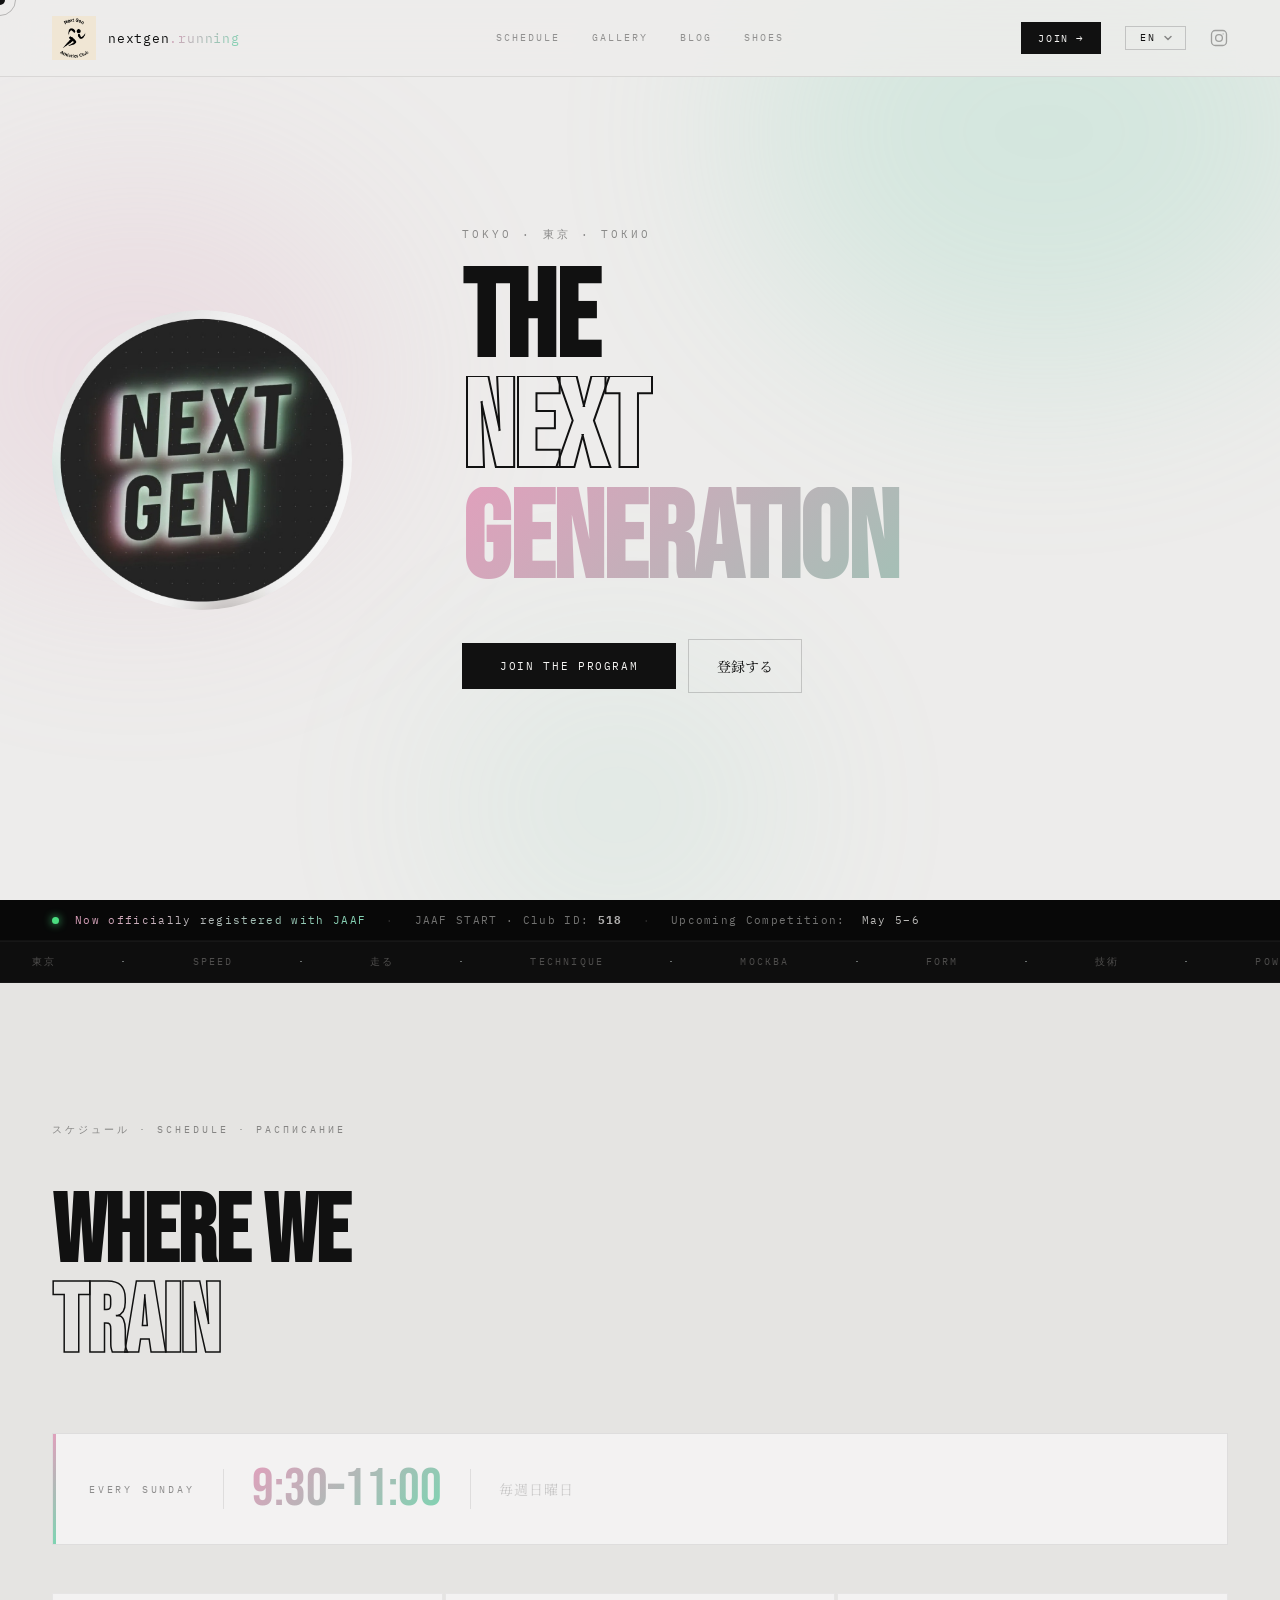
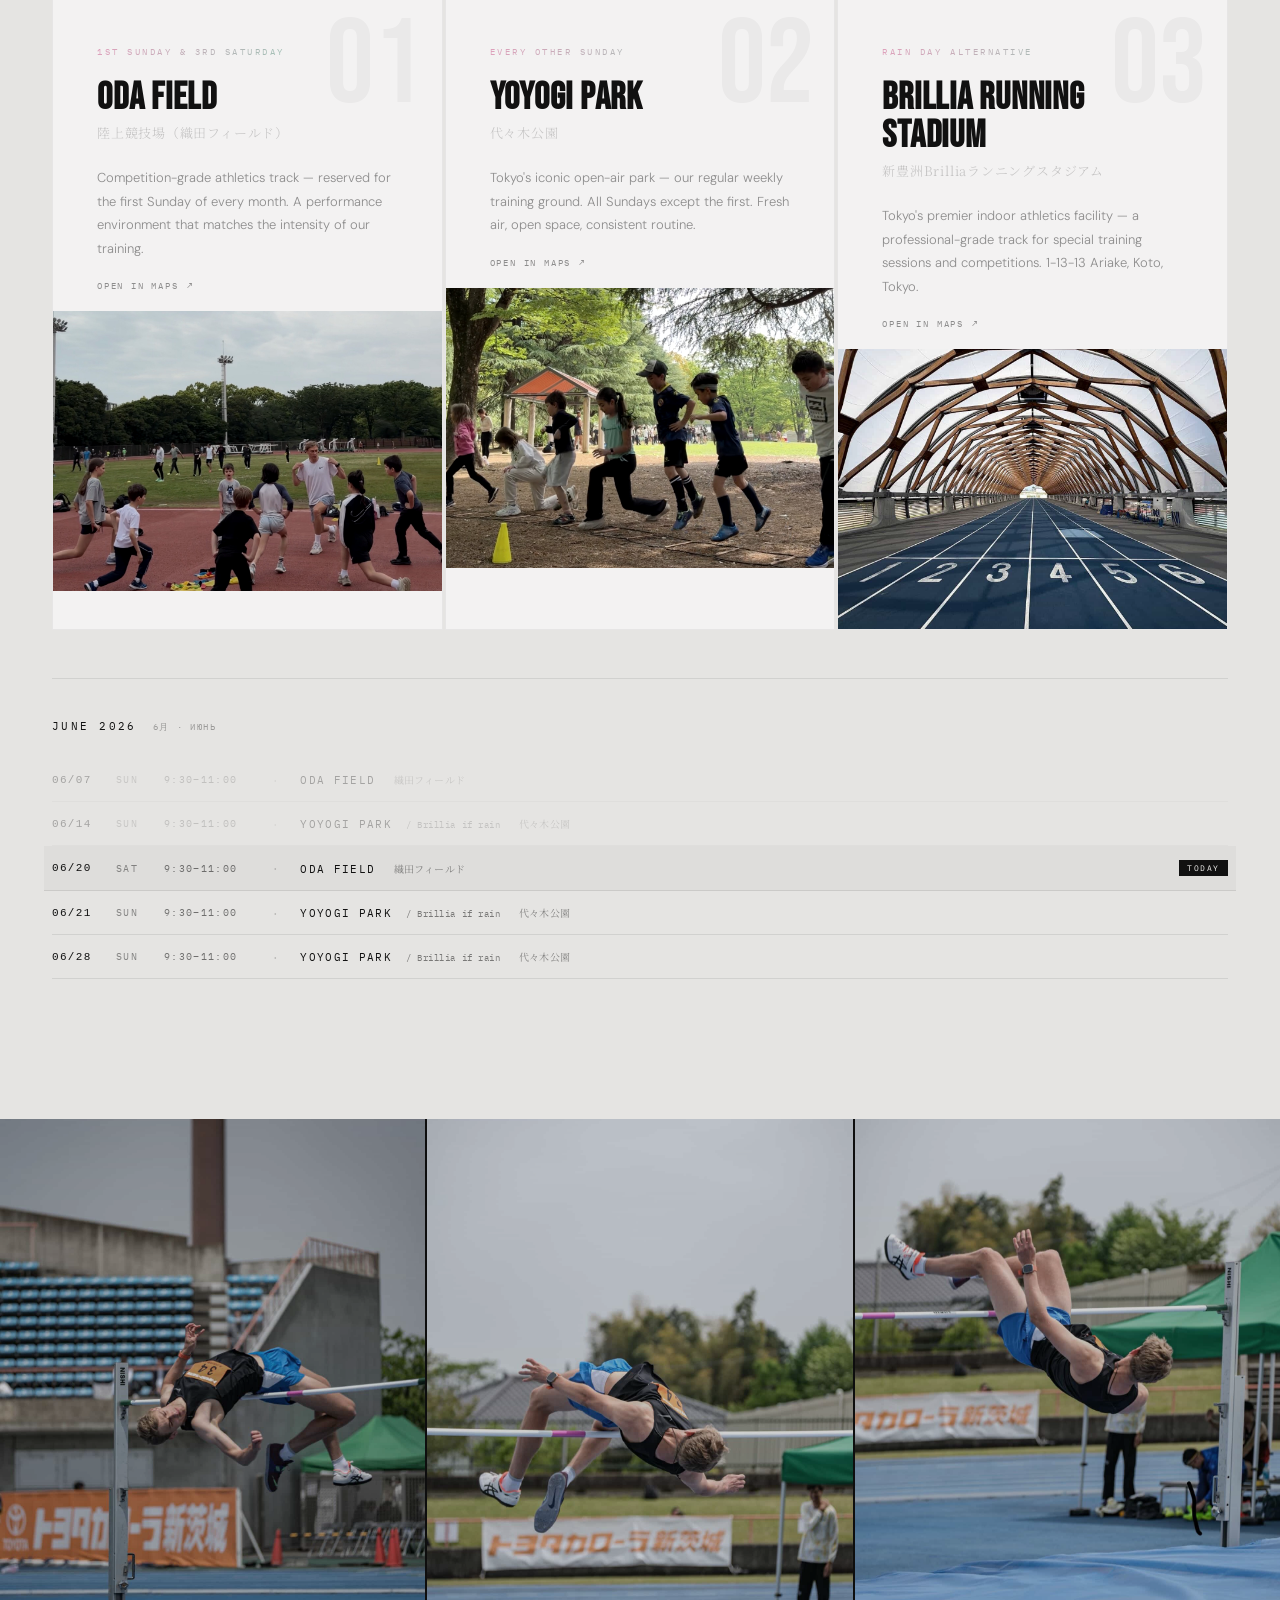
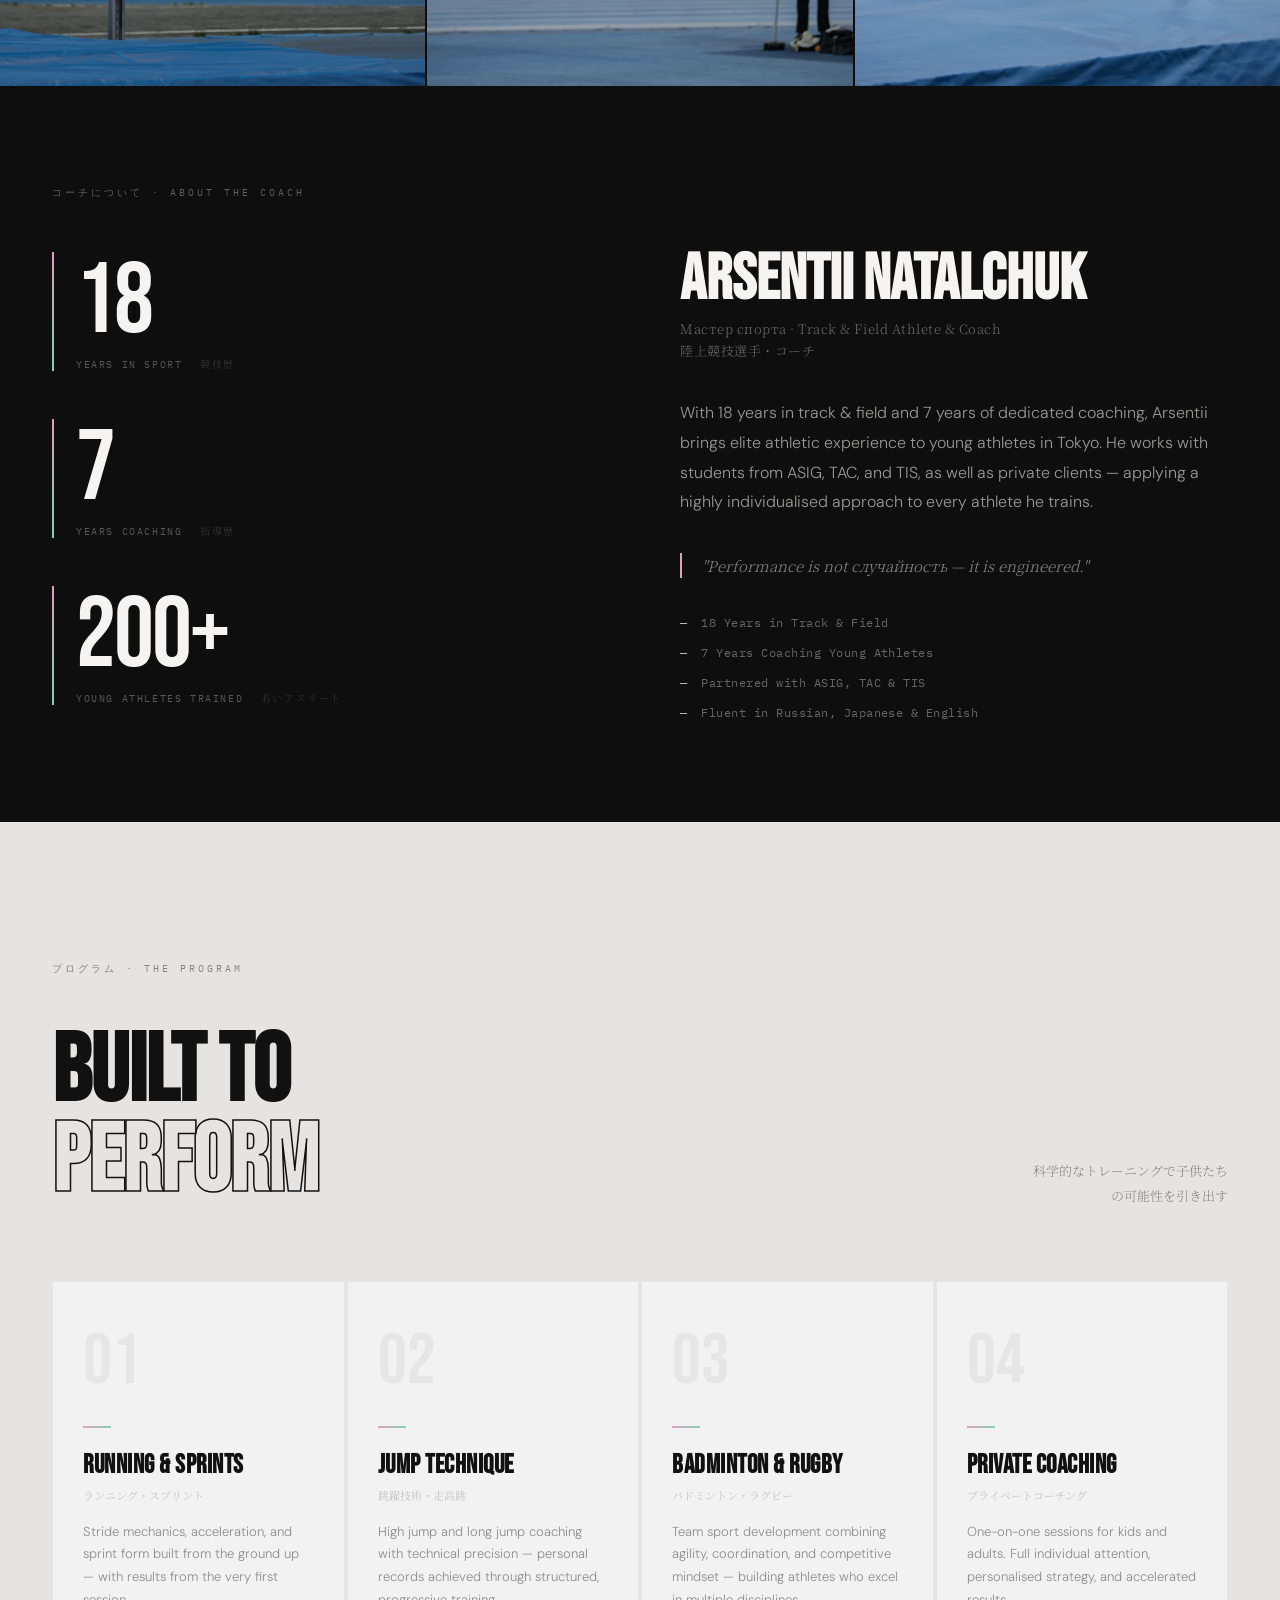
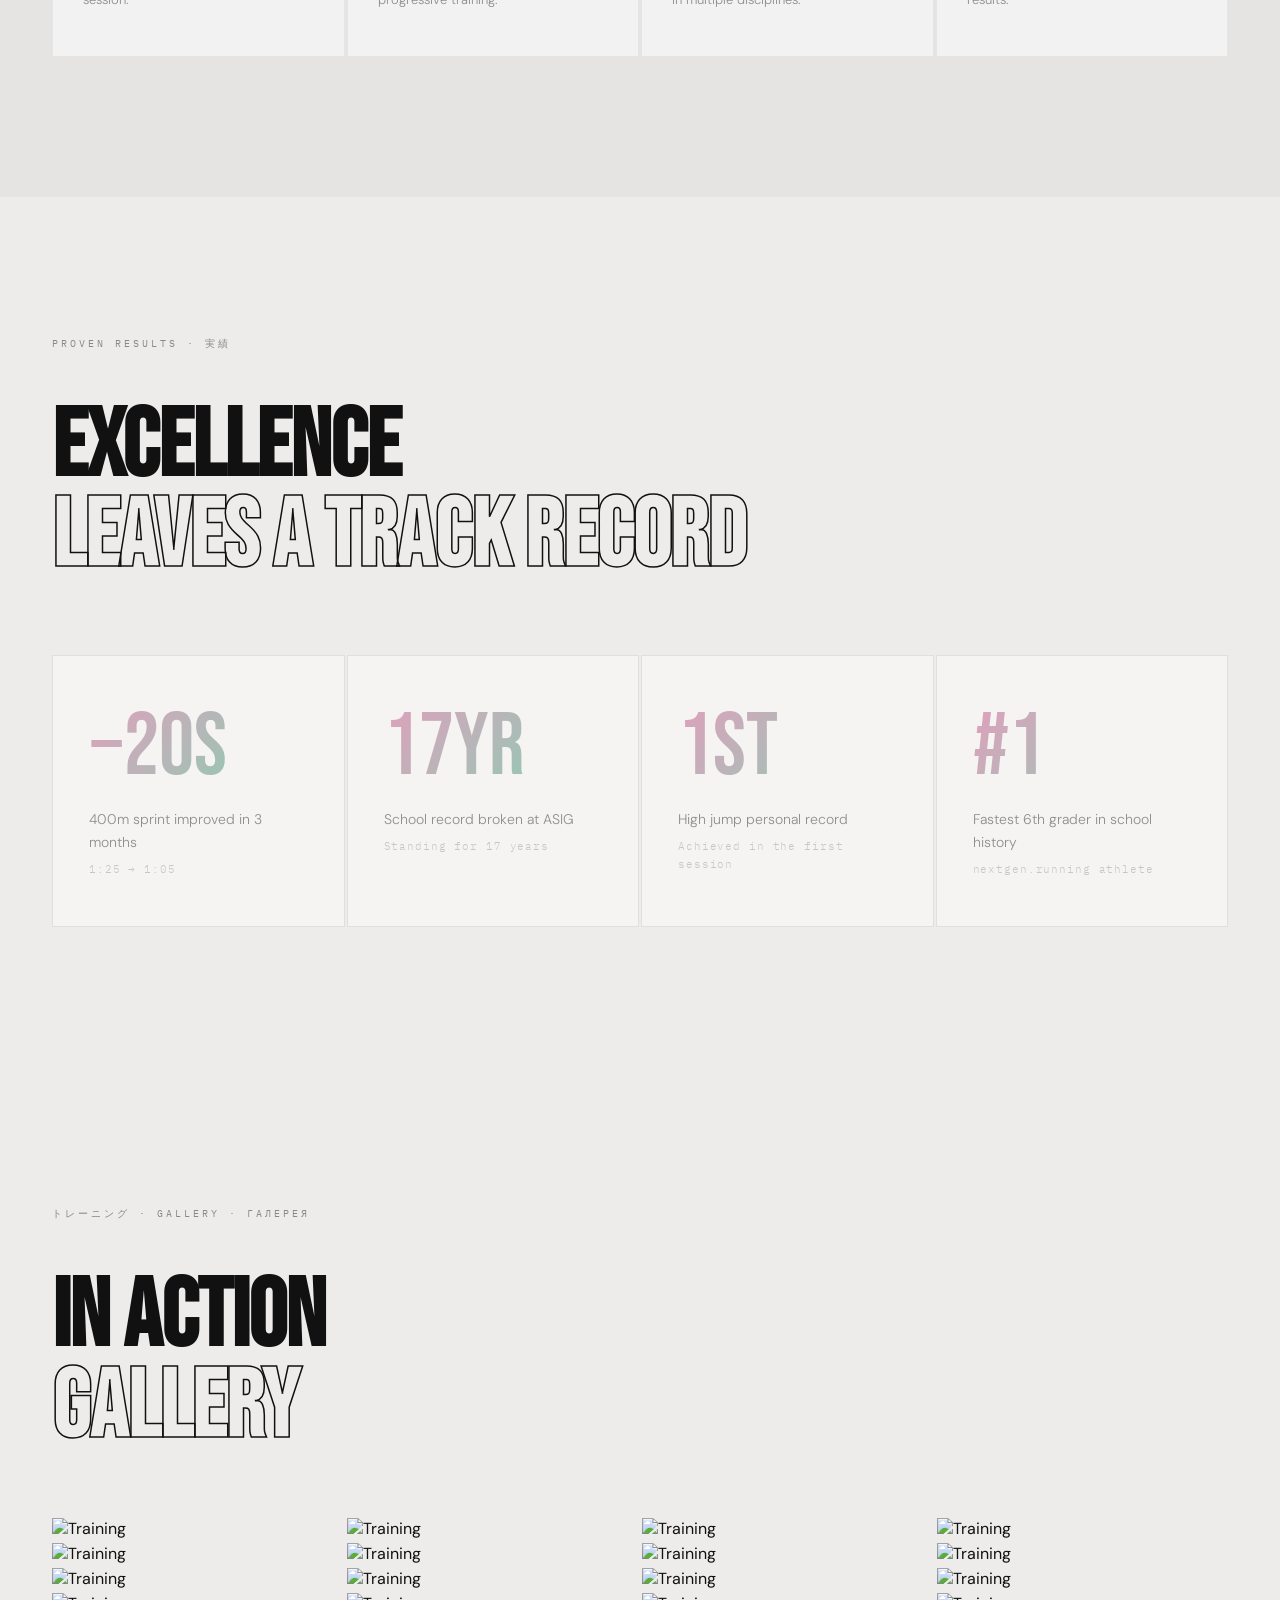
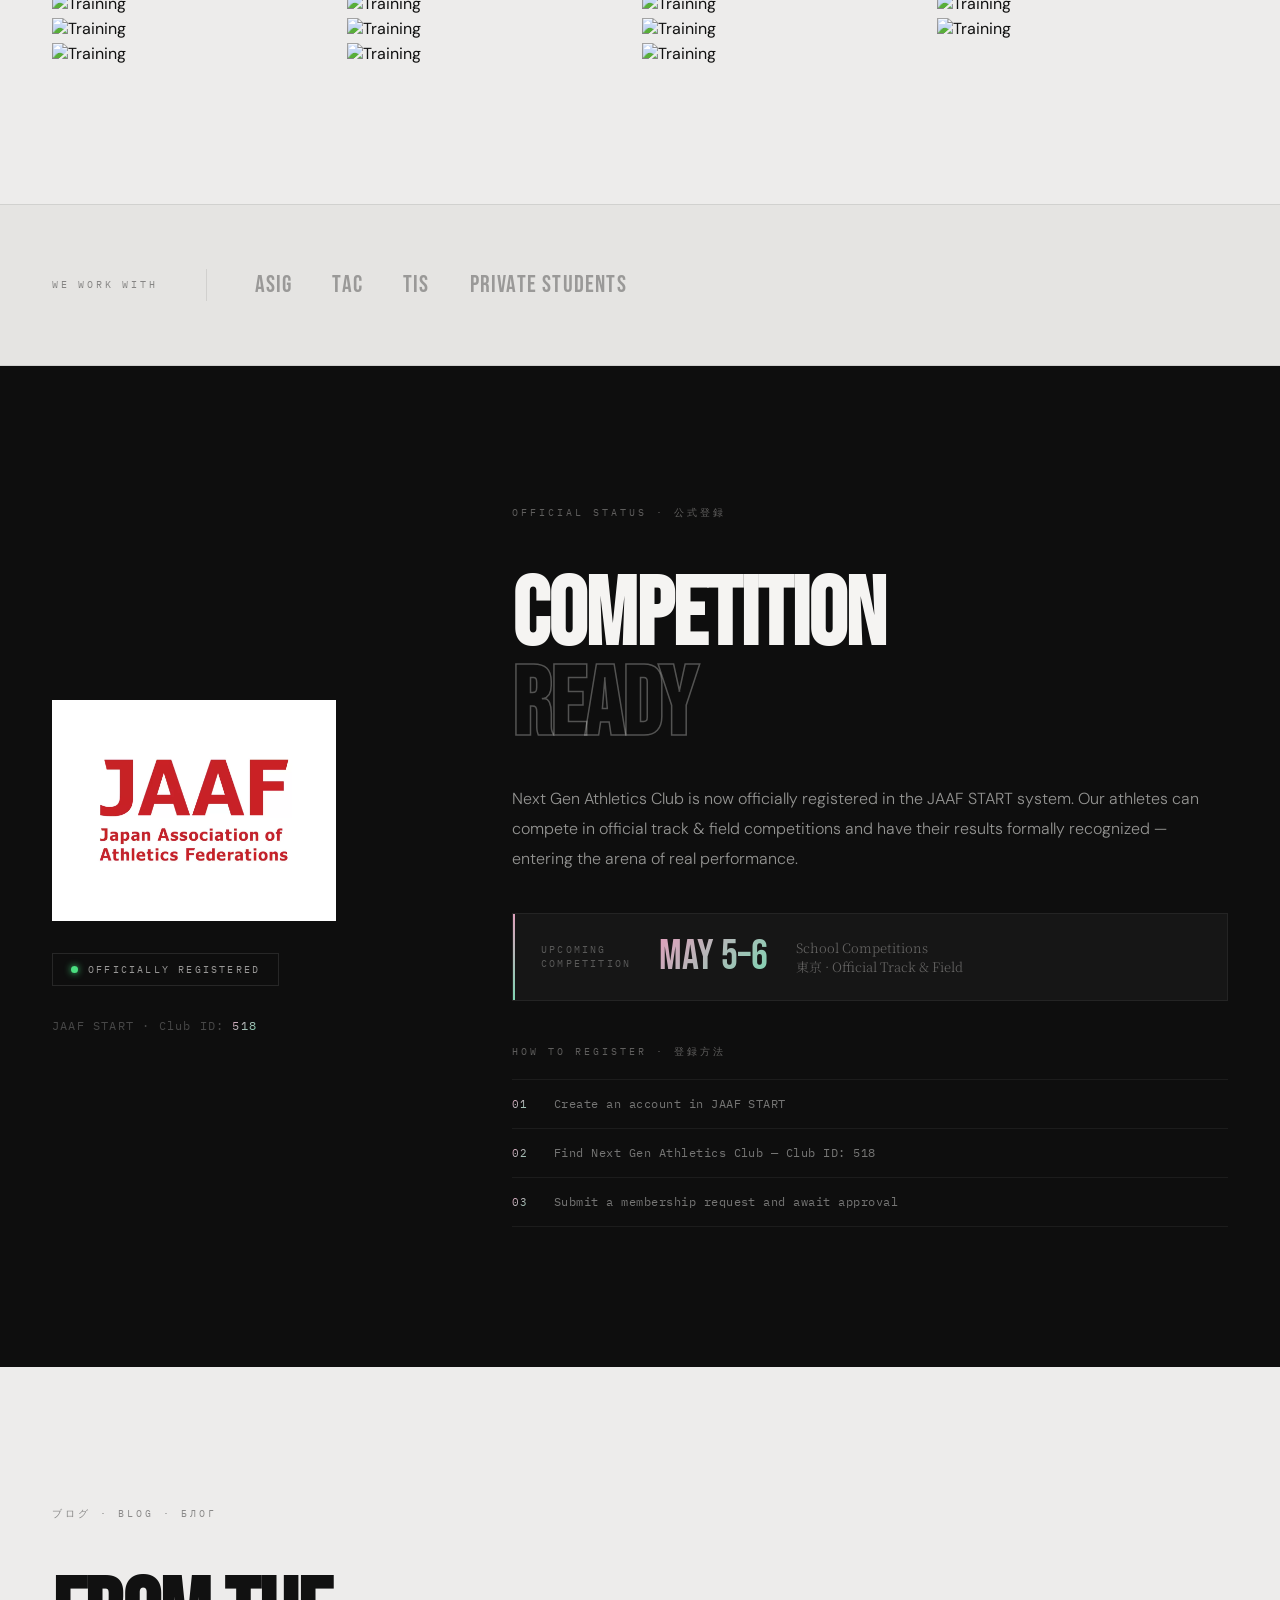
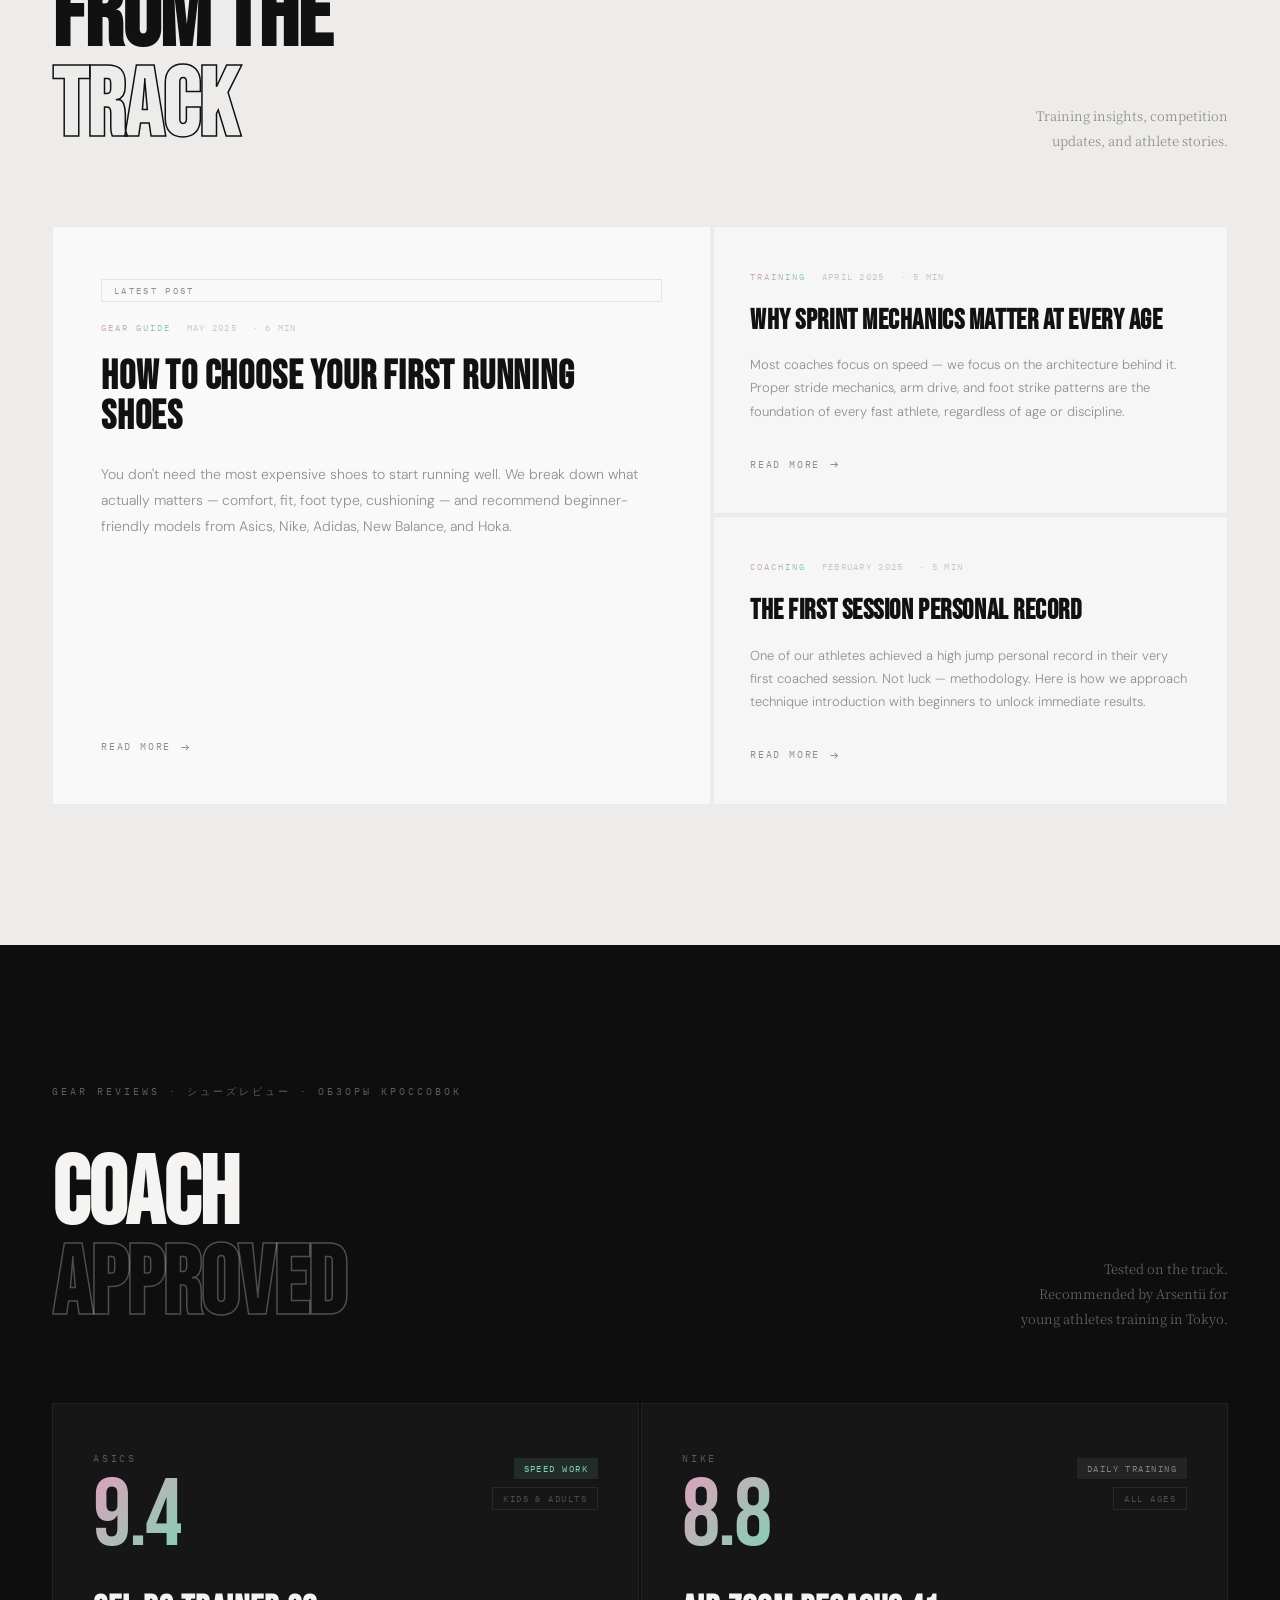
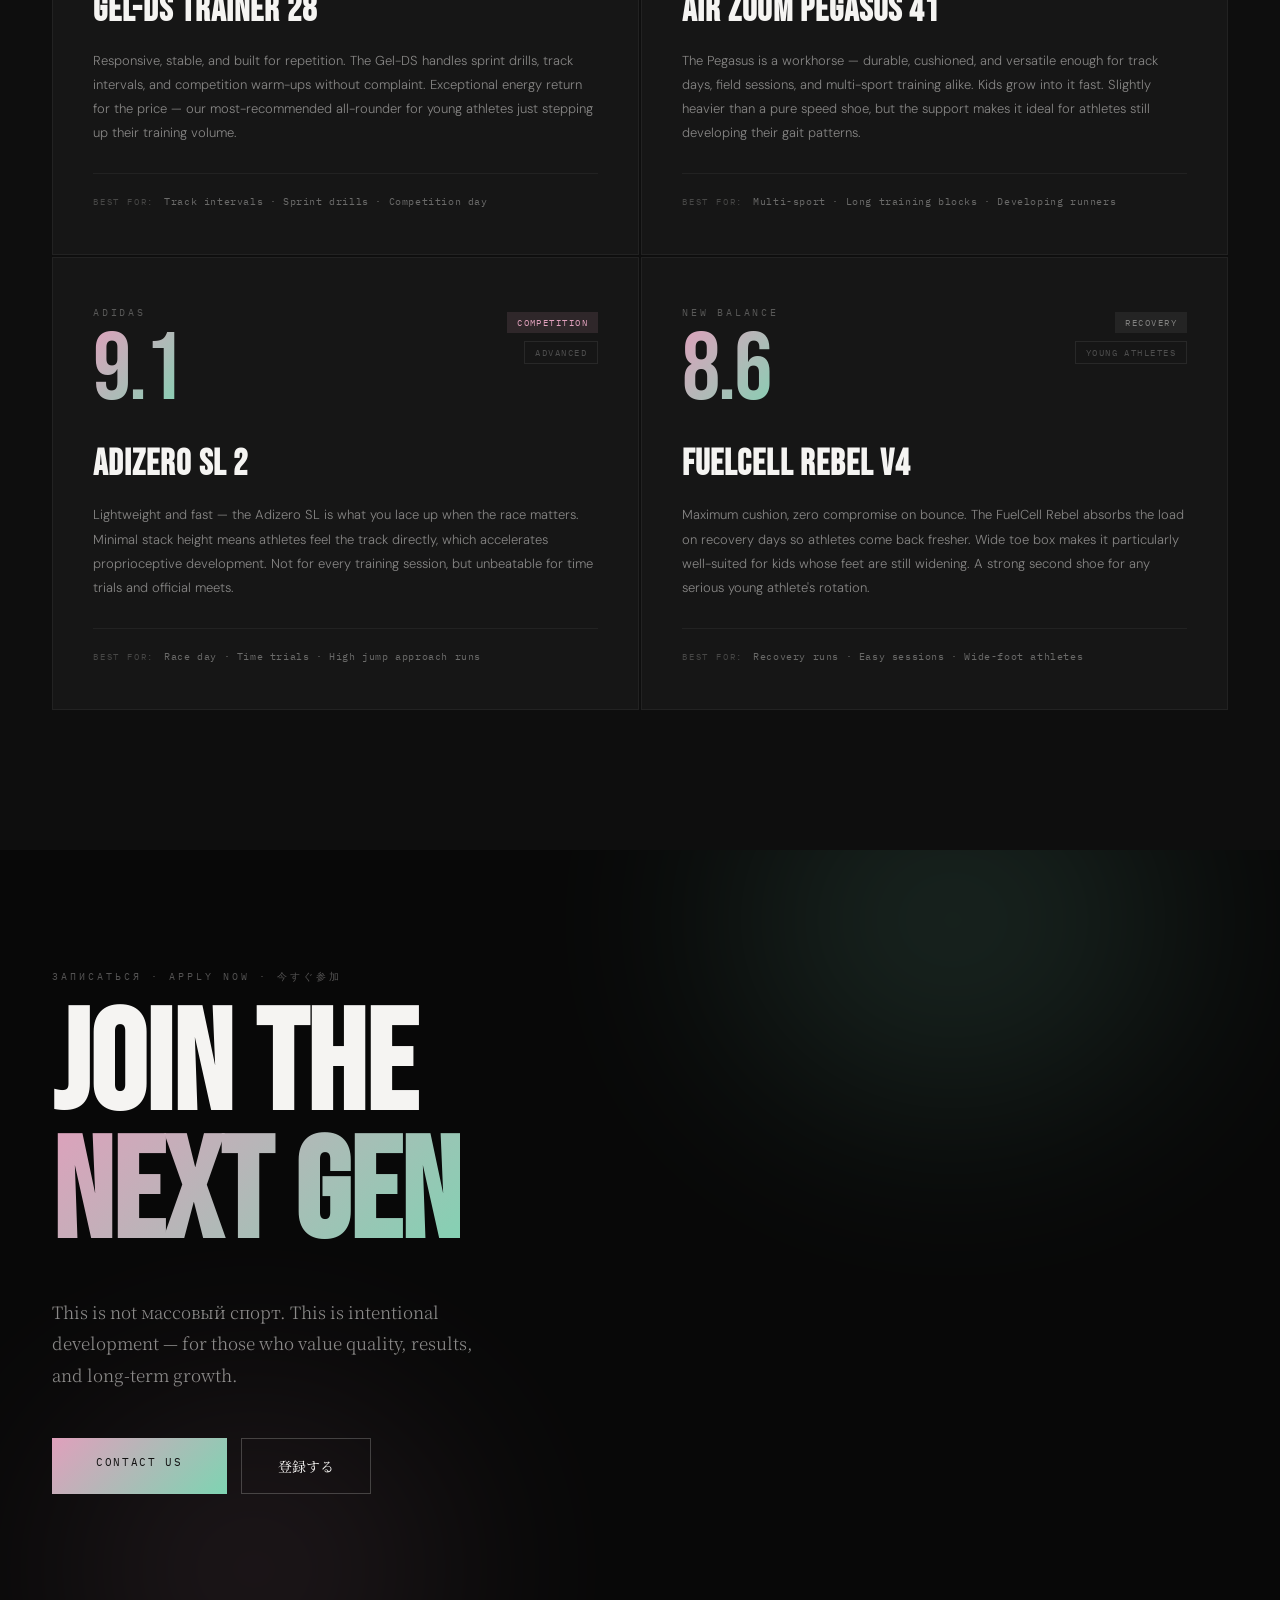
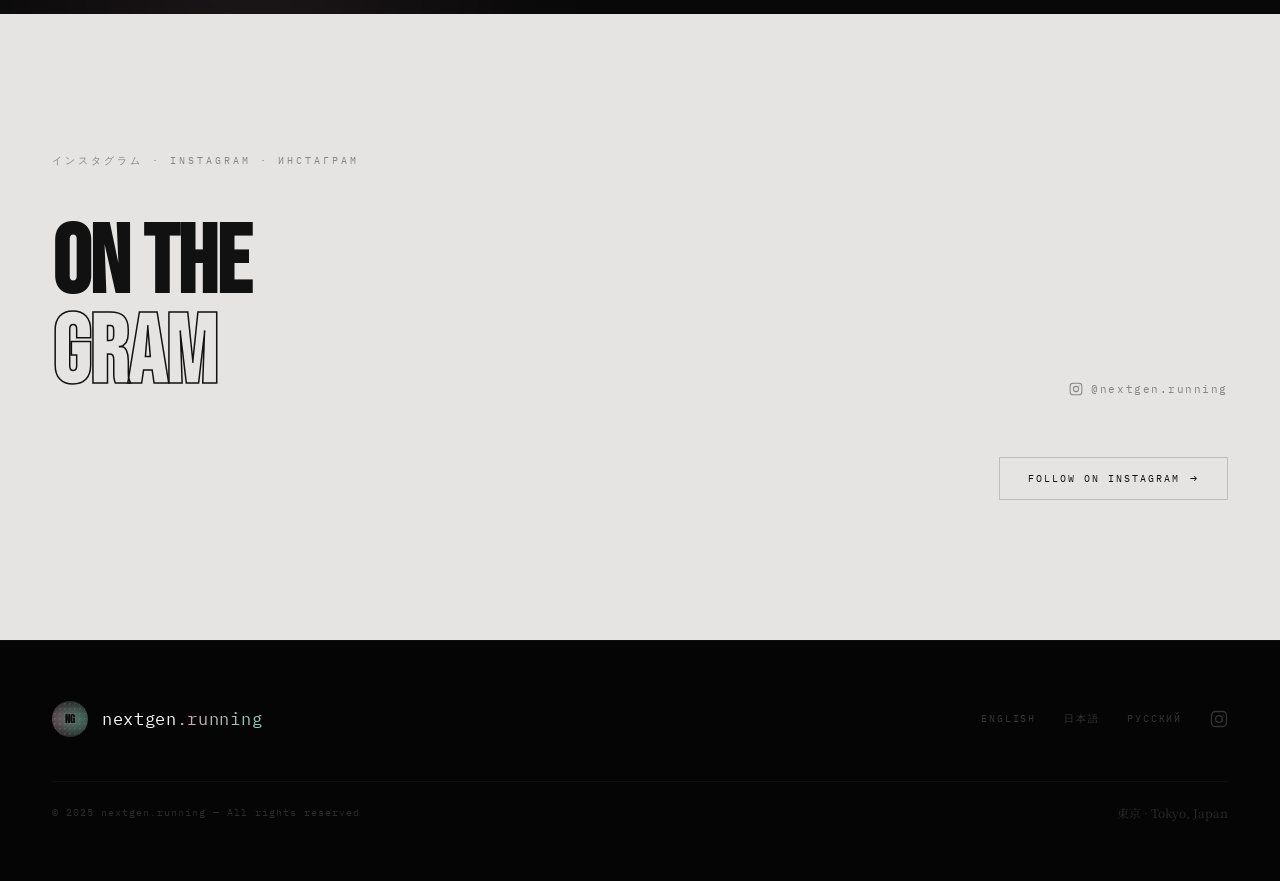
==== commit 5911a6aa: "Add nav links, mobile drawer, Brillia stadium card, and June calendar - Added desktop nav links and " ====
--- a/index.html
+++ b/index.html
@@ -101,6 +101,89 @@
         /* ─── LANG ACTIVE STATE ─── */
         .nav-lang a.active { opacity: 1; }
 
+        /* ─── NAV LINKS ─── */
+        .nav-links {
+            display: flex; align-items: center; gap: 32px;
+            position: absolute; left: 50%; transform: translateX(-50%);
+        }
+        .nav-link {
+            font-family: 'IBM Plex Mono', monospace; font-size: 10px;
+            letter-spacing: 0.2em; text-transform: uppercase;
+            color: var(--black); text-decoration: none;
+            opacity: 0.42; transition: opacity 0.2s;
+            position: relative; padding-bottom: 2px;
+        }
+        .nav-link::after {
+            content: ''; position: absolute; bottom: 0; left: 0;
+            width: 0; height: 1px; background: var(--black);
+            transition: width 0.22s ease;
+        }
+        .nav-link:hover { opacity: 1; }
+        .nav-link:hover::after { width: 100%; }
+
+        /* ─── NAV JOIN BUTTON ─── */
+        .nav-join {
+            display: inline-flex; align-items: center; gap: 7px;
+            font-family: 'IBM Plex Mono', monospace; font-size: 10px;
+            letter-spacing: 0.16em; text-transform: uppercase;
+            color: var(--white); background: var(--black);
+            text-decoration: none; padding: 8px 16px;
+            border: 1px solid var(--black);
+            transition: background 0.2s, color 0.2s;
+            white-space: nowrap;
+        }
+        .nav-join:hover { background: transparent; color: var(--black); }
+        .nav-join::after { content: '→'; font-size: 11px; }
+
+        /* ─── HAMBURGER ─── */
+        .nav-hamburger {
+            display: none; flex-direction: column; gap: 5px;
+            background: none; border: none; cursor: pointer; padding: 4px;
+        }
+        .nav-hamburger span {
+            display: block; width: 22px; height: 1.5px;
+            background: var(--black); transition: transform 0.25s, opacity 0.25s;
+        }
+        .nav-hamburger.open span:nth-child(1) { transform: translateY(6.5px) rotate(45deg); }
+        .nav-hamburger.open span:nth-child(2) { opacity: 0; }
+        .nav-hamburger.open span:nth-child(3) { transform: translateY(-6.5px) rotate(-45deg); }
+
+        /* ─── MOBILE DRAWER ─── */
+        .nav-drawer {
+            display: none; position: fixed; top: 61px; left: 0; right: 0;
+            background: rgba(245,244,242,0.97); backdrop-filter: blur(16px);
+            border-bottom: 1px solid var(--border);
+            flex-direction: column; gap: 0; z-index: 99;
+            padding: 8px 0 16px;
+        }
+        .nav-drawer.open { display: flex; }
+        .nav-drawer-link {
+            font-family: 'IBM Plex Mono', monospace; font-size: 11px;
+            letter-spacing: 0.2em; text-transform: uppercase;
+            color: var(--black); text-decoration: none;
+            opacity: 0.5; padding: 14px 28px;
+            border-bottom: 1px solid var(--border);
+            transition: opacity 0.15s;
+        }
+        .nav-drawer-link:hover { opacity: 1; }
+        .nav-drawer-join {
+            margin: 16px 28px 0;
+            display: inline-flex; align-items: center; gap: 8px;
+            font-family: 'IBM Plex Mono', monospace; font-size: 10px;
+            letter-spacing: 0.16em; text-transform: uppercase;
+            color: var(--white); background: var(--black);
+            text-decoration: none; padding: 12px 20px;
+            transition: background 0.2s;
+        }
+        .nav-drawer-join::after { content: '→'; font-size: 11px; }
+        .nav-drawer-join:hover { background: #333; }
+
+        @media (max-width: 767px) {
+            .nav-links { display: none; }
+            .nav-join { display: none; }
+            .nav-hamburger { display: flex; }
+        }
+
         @media (max-width: 900px) {
             .blog { padding: 80px 24px; }
             .blog-header { flex-direction: column; align-items: flex-start; gap: 20px; }
@@ -214,7 +297,7 @@
             font-family: 'Noto Serif JP', serif; font-size: 14px; font-weight: 300;
             color: var(--faint); letter-spacing: 0.08em;
         }
-        .schedule-cards { display: grid; grid-template-columns: 1fr 1fr; gap: 2px; }
+        .schedule-cards { display: grid; grid-template-columns: repeat(3, 1fr); gap: 2px; }
         .schedule-card {
             background: rgba(255,255,255,0.55); padding: 52px 44px 44px;
             border: 1px solid rgba(17,17,17,0.06);
@@ -280,6 +363,39 @@
         }
         .schedule-map-overlay {
             position: absolute; inset: 0; cursor: pointer;
+        }
+
+        /* ─── JUNE CALENDAR ─── */
+        .sched-cal { margin-top: 48px; border-top: 1px solid var(--border); padding-top: 40px; }
+        .sched-cal-header { display: flex; align-items: baseline; gap: 16px; margin-bottom: 24px; }
+        .sched-cal-month { font-family: 'IBM Plex Mono', monospace; font-size: 11px; letter-spacing: 0.22em; text-transform: uppercase; color: var(--black); }
+        .sched-cal-sub { font-family: 'IBM Plex Mono', monospace; font-size: 9px; letter-spacing: 0.18em; text-transform: uppercase; color: rgba(17,17,17,0.35); }
+        .sched-cal-list { display: flex; flex-direction: column; }
+        .sched-cal-row {
+            display: flex; align-items: center; gap: 20px;
+            padding: 14px 0; border-bottom: 1px solid var(--border);
+            font-family: 'IBM Plex Mono', monospace; font-size: 11px;
+            letter-spacing: 0.12em; text-transform: uppercase;
+            color: var(--black);
+        }
+        .sched-cal-row.past { opacity: 0.3; }
+        .sched-cal-row.today { background: rgba(17,17,17,0.03); margin: 0 -8px; padding: 14px 8px; }
+        .sched-cal-date { min-width: 44px; font-weight: 500; }
+        .sched-cal-day { min-width: 28px; opacity: 0.45; font-size: 10px; }
+        .sched-cal-time { min-width: 88px; opacity: 0.55; font-size: 10px; }
+        .sched-cal-sep { opacity: 0.2; }
+        .sched-cal-loc { flex: 1; }
+        .sched-cal-jp { font-family: 'Noto Serif JP', serif; font-size: 10px; letter-spacing: 0.04em; text-transform: none; opacity: 0.45; margin-left: 10px; }
+        .sched-cal-rain { font-size: 9px; opacity: 0.5; letter-spacing: 0.06em; text-transform: none; margin-left: 6px; }
+        .sched-cal-badge {
+            font-family: 'IBM Plex Mono', monospace; font-size: 8px; letter-spacing: 0.2em;
+            text-transform: uppercase; background: var(--black); color: var(--white);
+            padding: 3px 8px;
+        }
+        @media (max-width: 520px) {
+            .sched-cal-time { display: none; }
+            .sched-cal-sep { display: none; }
+            .sched-cal-row { gap: 12px; }
         }
 
         /* ─── LANG DROPDOWN ─── */
@@ -345,7 +461,14 @@
             <img src="Next%20Gen.png" alt="Next Gen" class="nav-logo-img">
             <a href="#" class="nav-brand">nextgen<span>.running</span></a>
         </div>
+        <div class="nav-links">
+            <a href="#schedule" class="nav-link" data-i18n="nav_schedule">Schedule</a>
+            <a href="#gallery" class="nav-link" data-i18n="nav_gallery">Gallery</a>
+            <a href="#blog" class="nav-link" data-i18n="nav_blog">Blog</a>
+            <a href="#shoes" class="nav-link" data-i18n="nav_shoes">Shoes</a>
+        </div>
         <div class="nav-right">
+            <a href="#cta" class="nav-join" data-i18n="nav_join">Join</a>
             <div class="nav-lang-select" id="langSelect">
                 <button class="nav-lang-btn" id="langBtn" aria-haspopup="listbox" aria-expanded="false">
                     <span id="langLabel">EN</span>
@@ -366,8 +489,20 @@
                     <circle cx="17.5" cy="6.5" r="0.75" fill="currentColor" stroke="none"/>
                 </svg>
             </a>
+            <button class="nav-hamburger" id="navHamburger" aria-label="Menu" aria-expanded="false">
+                <span></span><span></span><span></span>
+            </button>
         </div>
     </nav>
+
+    <!-- MOBILE DRAWER -->
+    <div class="nav-drawer" id="navDrawer">
+        <a href="#schedule" class="nav-drawer-link" data-i18n="nav_schedule">Schedule</a>
+        <a href="#gallery" class="nav-drawer-link" data-i18n="nav_gallery">Gallery</a>
+        <a href="#blog" class="nav-drawer-link" data-i18n="nav_blog">Blog</a>
+        <a href="#shoes" class="nav-drawer-link" data-i18n="nav_shoes">Shoes</a>
+        <a href="#cta" class="nav-drawer-join" data-i18n="nav_join">Join</a>
+    </div>
 
     <!-- HERO -->
     <section class="hero">
@@ -454,7 +589,7 @@
         <div class="schedule-cards">
             <div class="schedule-card reveal">
                 <div class="schedule-card-bg-num">01</div>
-                <span class="schedule-card-when" data-i18n="sched_when1">1st Sunday of each month</span>
+                <span class="schedule-card-when" data-i18n="sched_when1">1st Sunday &amp; 3rd Saturday</span>
                 <h3 class="schedule-location-name" data-i18n="sched_loc1_name">ODA FIELD</h3>
                 <p class="schedule-location-jp">陸上競技場（織田フィールド）</p>
                 <p class="schedule-location-desc" data-i18n="sched_loc1_desc">Competition-grade athletics track — reserved for the first Sunday of every month. A performance environment that matches the intensity of our training.</p>
@@ -474,6 +609,64 @@
                 <div class="schedule-map-wrap">
                     <img src="photo/Yoyogi.jpeg" alt="Yoyogi Park Tokyo" loading="lazy">
                     <a href="https://maps.app.goo.gl/6jZvAV6J4VwRY5348?g_st=ic" target="_blank" rel="noopener" class="schedule-map-overlay" aria-label="Open in Google Maps"></a>
+                </div>
+            </div>
+            <div class="schedule-card reveal" style="transition-delay:0.24s">
+                <div class="schedule-card-bg-num">03</div>
+                <span class="schedule-card-when" data-i18n="sched_when3">Rain day alternative</span>
+                <h3 class="schedule-location-name" data-i18n="sched_loc3_name">BRILLIA RUNNING STADIUM</h3>
+                <p class="schedule-location-jp">新豊洲Brilliaランニングスタジアム</p>
+                <p class="schedule-location-desc" data-i18n="sched_loc3_desc">Tokyo's premier indoor athletics facility — a professional-grade track for special training sessions and competitions. 1-13-13 Ariake, Koto, Tokyo.</p>
+                <a href="https://www.google.com/maps/search/?api=1&query=有明アーバンスポーツパーク+東京都江東区有明1-13-13" target="_blank" rel="noopener" class="schedule-map-link" data-i18n="sched_map">Open in Maps</a>
+                <div class="schedule-map-wrap">
+                    <img src="photo/running_stadiumBrillia.JPG" alt="Brillia Running Stadium Ariake Tokyo" loading="lazy">
+                    <a href="https://www.google.com/maps/search/?api=1&query=有明アーバンスポーツパーク+東京都江東区有明1-13-13" target="_blank" rel="noopener" class="schedule-map-overlay" aria-label="Open in Google Maps"></a>
+                </div>
+            </div>
+        </div>
+
+        <!-- JUNE CALENDAR -->
+        <div class="sched-cal reveal">
+            <div class="sched-cal-header">
+                <span class="sched-cal-month">June 2026</span>
+                <span class="sched-cal-sub">6月 · Июнь</span>
+            </div>
+            <div class="sched-cal-list">
+                <div class="sched-cal-row past">
+                    <span class="sched-cal-date">06/07</span>
+                    <span class="sched-cal-day">Sun</span>
+                    <span class="sched-cal-time">9:30–11:00</span>
+                    <span class="sched-cal-sep">·</span>
+                    <span class="sched-cal-loc">ODA FIELD <span class="sched-cal-jp">織田フィールド</span></span>
+                </div>
+                <div class="sched-cal-row past">
+                    <span class="sched-cal-date">06/14</span>
+                    <span class="sched-cal-day">Sun</span>
+                    <span class="sched-cal-time">9:30–11:00</span>
+                    <span class="sched-cal-sep">·</span>
+                    <span class="sched-cal-loc">YOYOGI PARK <span class="sched-cal-rain">/ Brillia if rain</span> <span class="sched-cal-jp">代々木公園</span></span>
+                </div>
+                <div class="sched-cal-row today">
+                    <span class="sched-cal-date">06/20</span>
+                    <span class="sched-cal-day">Sat</span>
+                    <span class="sched-cal-time">9:30–11:00</span>
+                    <span class="sched-cal-sep">·</span>
+                    <span class="sched-cal-loc">ODA FIELD <span class="sched-cal-jp">織田フィールド</span></span>
+                    <span class="sched-cal-badge">Today</span>
+                </div>
+                <div class="sched-cal-row">
+                    <span class="sched-cal-date">06/21</span>
+                    <span class="sched-cal-day">Sun</span>
+                    <span class="sched-cal-time">9:30–11:00</span>
+                    <span class="sched-cal-sep">·</span>
+                    <span class="sched-cal-loc">YOYOGI PARK <span class="sched-cal-rain">/ Brillia if rain</span> <span class="sched-cal-jp">代々木公園</span></span>
+                </div>
+                <div class="sched-cal-row">
+                    <span class="sched-cal-date">06/28</span>
+                    <span class="sched-cal-day">Sun</span>
+                    <span class="sched-cal-time">9:30–11:00</span>
+                    <span class="sched-cal-sep">·</span>
+                    <span class="sched-cal-loc">YOYOGI PARK <span class="sched-cal-rain">/ Brillia if rain</span> <span class="sched-cal-jp">代々木公園</span></span>
                 </div>
             </div>
         </div>
@@ -916,7 +1109,7 @@
     // ─── TRANSLATIONS ───
     const T = {
         en: {
-            nav_blog: 'Blog',
+            nav_blog: 'Blog', nav_gallery: 'Gallery', nav_join: 'Join',
             hero_line1: 'THE',
             hero_line2: 'NEXT',
             hero_line3: 'GENERATION',
@@ -1021,16 +1214,19 @@
             sched_eyebrow: 'スケジュール · Schedule · Расписание',
             sched_title: 'WHERE WE<br><span class="outline">TRAIN</span>',
             sched_every: 'Every Sunday',
-            sched_when1: '1st Sunday of each month',
+            sched_when1: '1st Sunday & 3rd Saturday',
             sched_when2: 'Every other Sunday',
             sched_loc1_name: 'ODA FIELD',
             sched_loc1_desc: 'Competition-grade athletics track — reserved for the first Sunday of every month. A performance environment that matches the intensity of our training.',
             sched_loc2_name: 'YOYOGI PARK',
             sched_loc2_desc: 'Tokyo\'s iconic open-air park — our regular weekly training ground. All Sundays except the first. Fresh air, open space, consistent routine.',
+            sched_when3: 'Rain day alternative',
+            sched_loc3_name: 'BRILLIA RUNNING STADIUM',
+            sched_loc3_desc: 'Tokyo\'s premier indoor athletics facility — a professional-grade track for special training sessions and competitions. Ariake, Koto, Tokyo.',
             sched_map: 'Open in Maps',
         },
         ru: {
-            nav_blog: 'Блог',
+            nav_blog: 'Блог', nav_gallery: 'Галерея', nav_join: 'Записаться',
             hero_line1: 'СЛЕДУЮЩЕЕ',
             hero_line2: 'ПОКО',
             hero_line3: 'ЛЕНИЕ',
@@ -1135,16 +1331,19 @@
             sched_eyebrow: 'スケジュール · Schedule · Расписание',
             sched_title: 'ГДЕ МЫ<br><span class="outline">ТРЕНИРУЕМСЯ</span>',
             sched_every: 'Каждое воскресенье',
-            sched_when1: '1-е воскресенье каждого месяца',
+            sched_when1: '1-е воскресенье и 3-я суббота',
             sched_when2: 'Все остальные воскресенья',
             sched_loc1_name: 'ODA FIELD',
             sched_loc1_desc: 'Соревновательный легкоатлетический стадион — первое воскресенье каждого месяца. Атмосфера настоящих соревнований для интенсивных тренировок.',
             sched_loc2_name: 'ПАРК ЙОЙОГИ',
             sched_loc2_desc: 'Культовый парк Токио — наша регулярная еженедельная площадка для тренировок. Все воскресенья, кроме первого. Свежий воздух, открытое пространство, стабильный режим.',
+            sched_when3: 'Замена при дожде',
+            sched_loc3_name: 'BRILLIA RUNNING STADIUM',
+            sched_loc3_desc: 'Ведущий крытый легкоатлетический комплекс Токио — профессиональный трек для специальных тренировок и соревнований. Ариаке, Кото, Токио.',
             sched_map: 'Открыть на карте',
         },
         jp: {
-            nav_blog: 'ブログ',
+            nav_blog: 'ブログ', nav_gallery: 'ギャラリー', nav_join: '参加する',
             hero_line1: '次の',
             hero_line2: '世代',
             hero_line3: 'ランナー',
@@ -1249,12 +1448,15 @@
             sched_eyebrow: 'スケジュール · Schedule · Расписание',
             sched_title: 'トレーニング<br><span class="outline">場所</span>',
             sched_every: '毎週日曜日',
-            sched_when1: '毎月第1日曜日',
+            sched_when1: '第1日曜日・第3土曜日',
             sched_when2: 'その他の日曜日',
             sched_loc1_name: 'ODA FIELD',
             sched_loc1_desc: '競技レベルの陸上トラック — 毎月第1日曜日に使用。本番の雰囲気でトレーニングに臨む特別な環境です。',
             sched_loc2_name: '代々木公園',
             sched_loc2_desc: '東京を代表するオープンエアの公園 — 定期的な週次トレーニングの場。第1日曜日以外の毎週日曜日に開催。新鮮な空気と広い空間で、ルーティンを築く。',
+            sched_when3: '雨天時の代替会場',
+            sched_loc3_name: 'ブリリアランニングスタジアム',
+            sched_loc3_desc: '東京最高峰の屋内陸上施設 — 特別トレーニングや競技会のためのプロ仕様トラック。東京都江東区有明1-13-13。',
             sched_map: '地図で開く',
         }
     };
@@ -1290,6 +1492,32 @@
             if (sel) { sel.classList.remove('open'); document.getElementById('langBtn').setAttribute('aria-expanded', 'false'); }
         });
     });
+
+    // ─── HAMBURGER ───
+    const hamburger = document.getElementById('navHamburger');
+    const drawer = document.getElementById('navDrawer');
+    if (hamburger && drawer) {
+        hamburger.addEventListener('click', e => {
+            e.stopPropagation();
+            const isOpen = drawer.classList.toggle('open');
+            hamburger.classList.toggle('open', isOpen);
+            hamburger.setAttribute('aria-expanded', isOpen);
+        });
+        drawer.querySelectorAll('a').forEach(a => {
+            a.addEventListener('click', () => {
+                drawer.classList.remove('open');
+                hamburger.classList.remove('open');
+                hamburger.setAttribute('aria-expanded', 'false');
+            });
+        });
+        document.addEventListener('click', e => {
+            if (!drawer.contains(e.target) && !hamburger.contains(e.target)) {
+                drawer.classList.remove('open');
+                hamburger.classList.remove('open');
+                hamburger.setAttribute('aria-expanded', 'false');
+            }
+        });
+    }
 
     // ─── LANG DROPDOWN TOGGLE ───
     const langBtn = document.getElementById('langBtn');
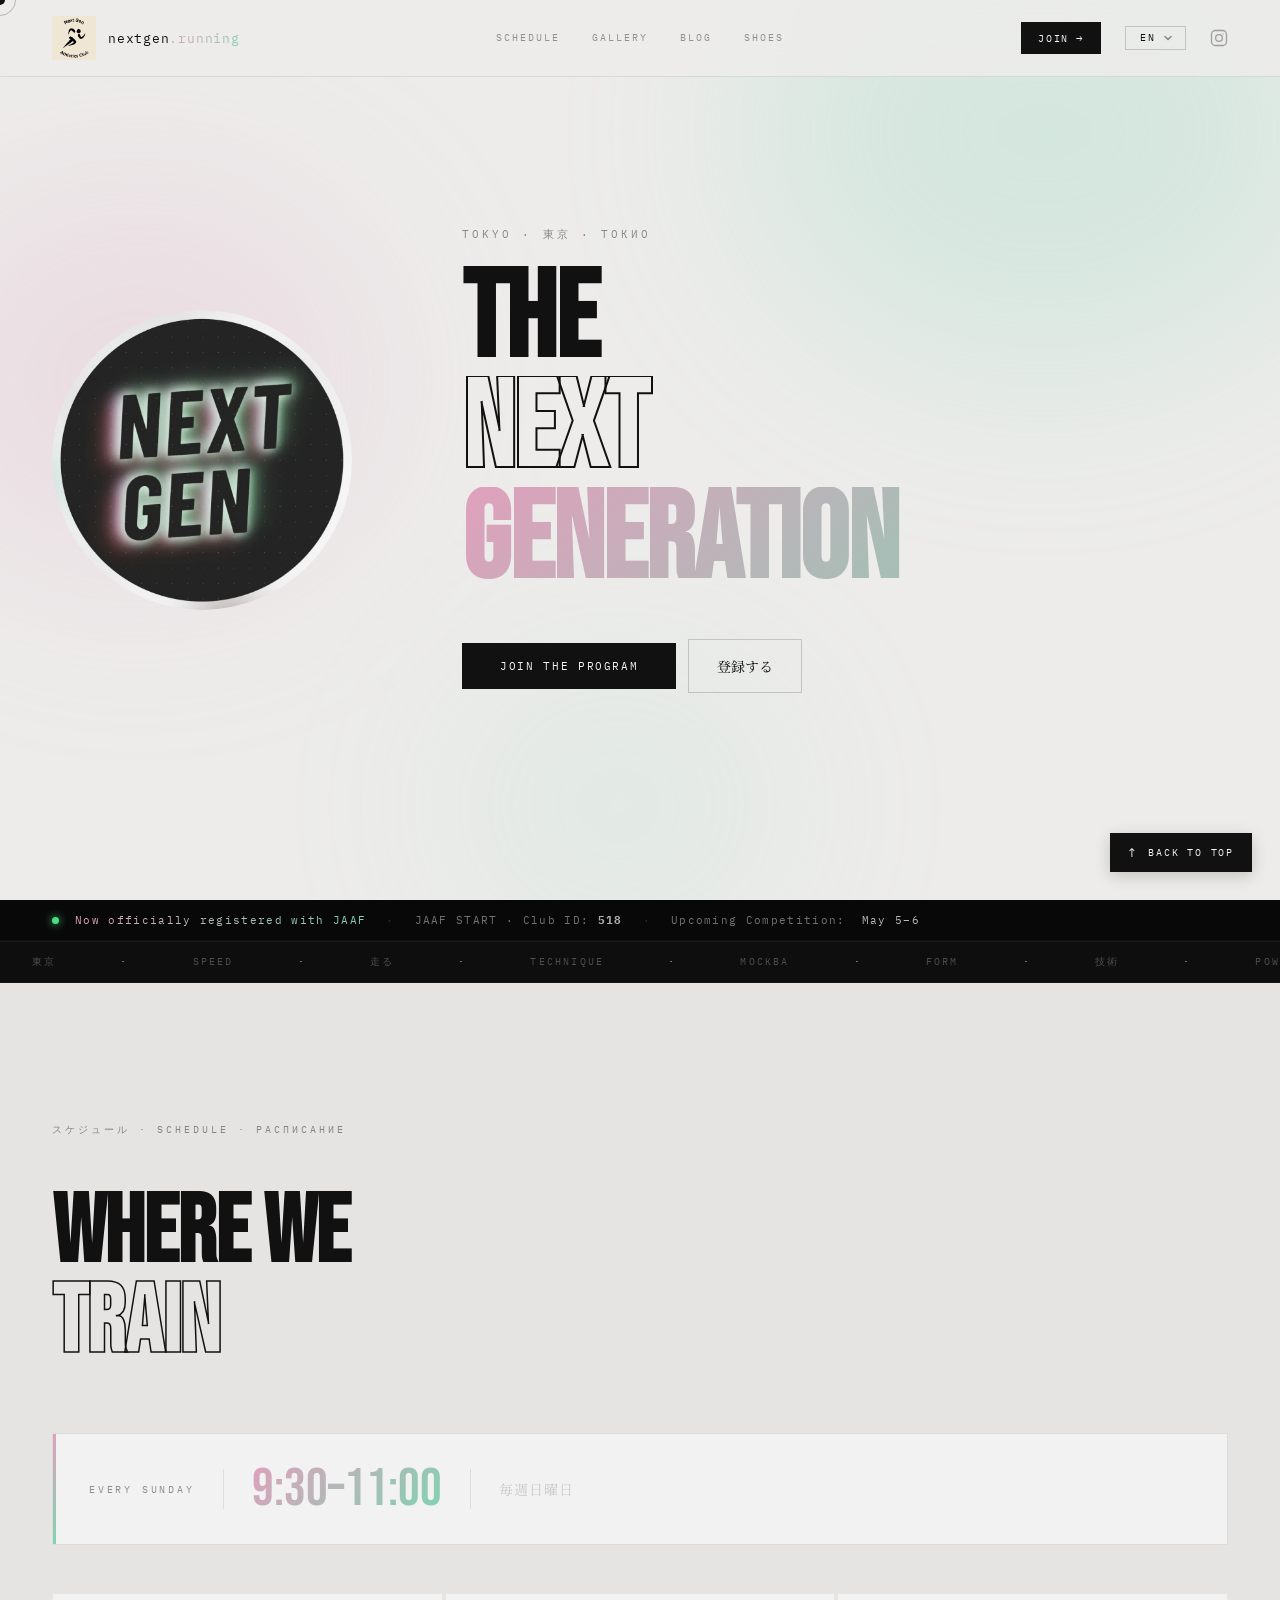
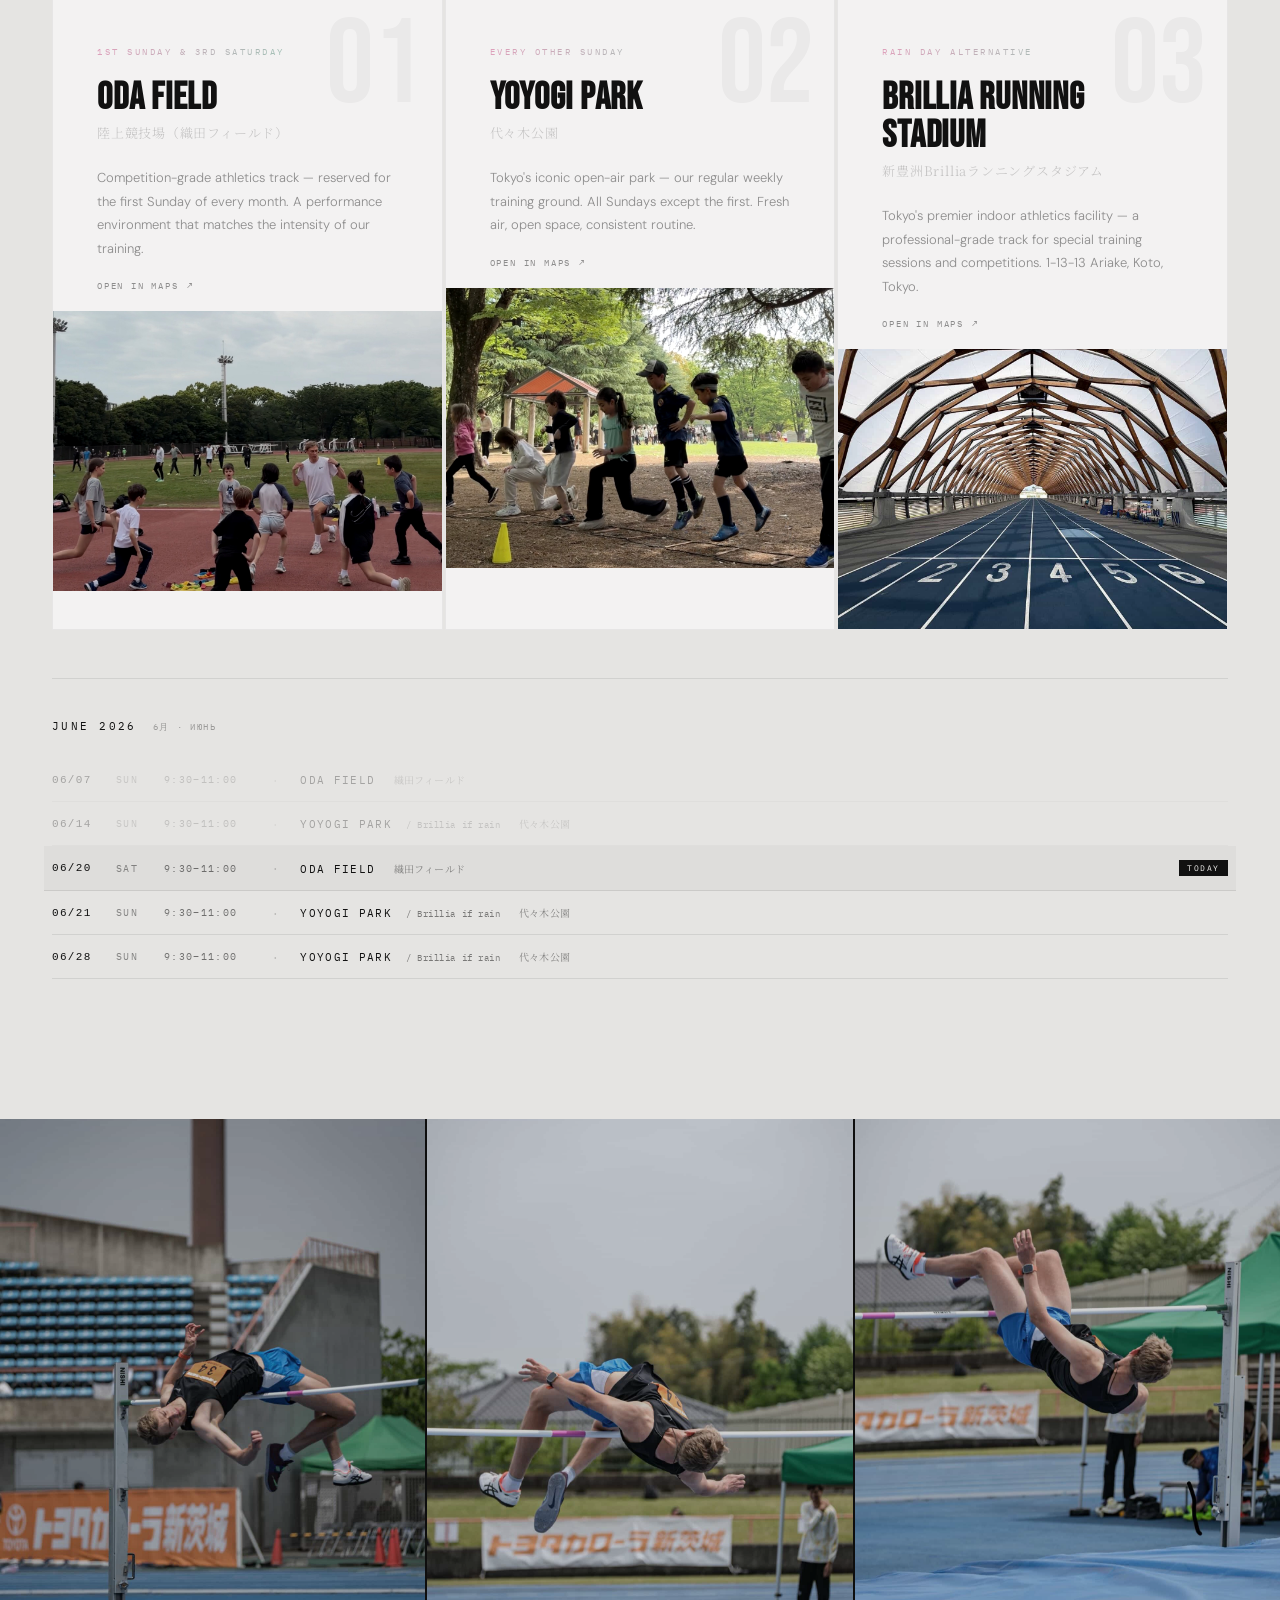
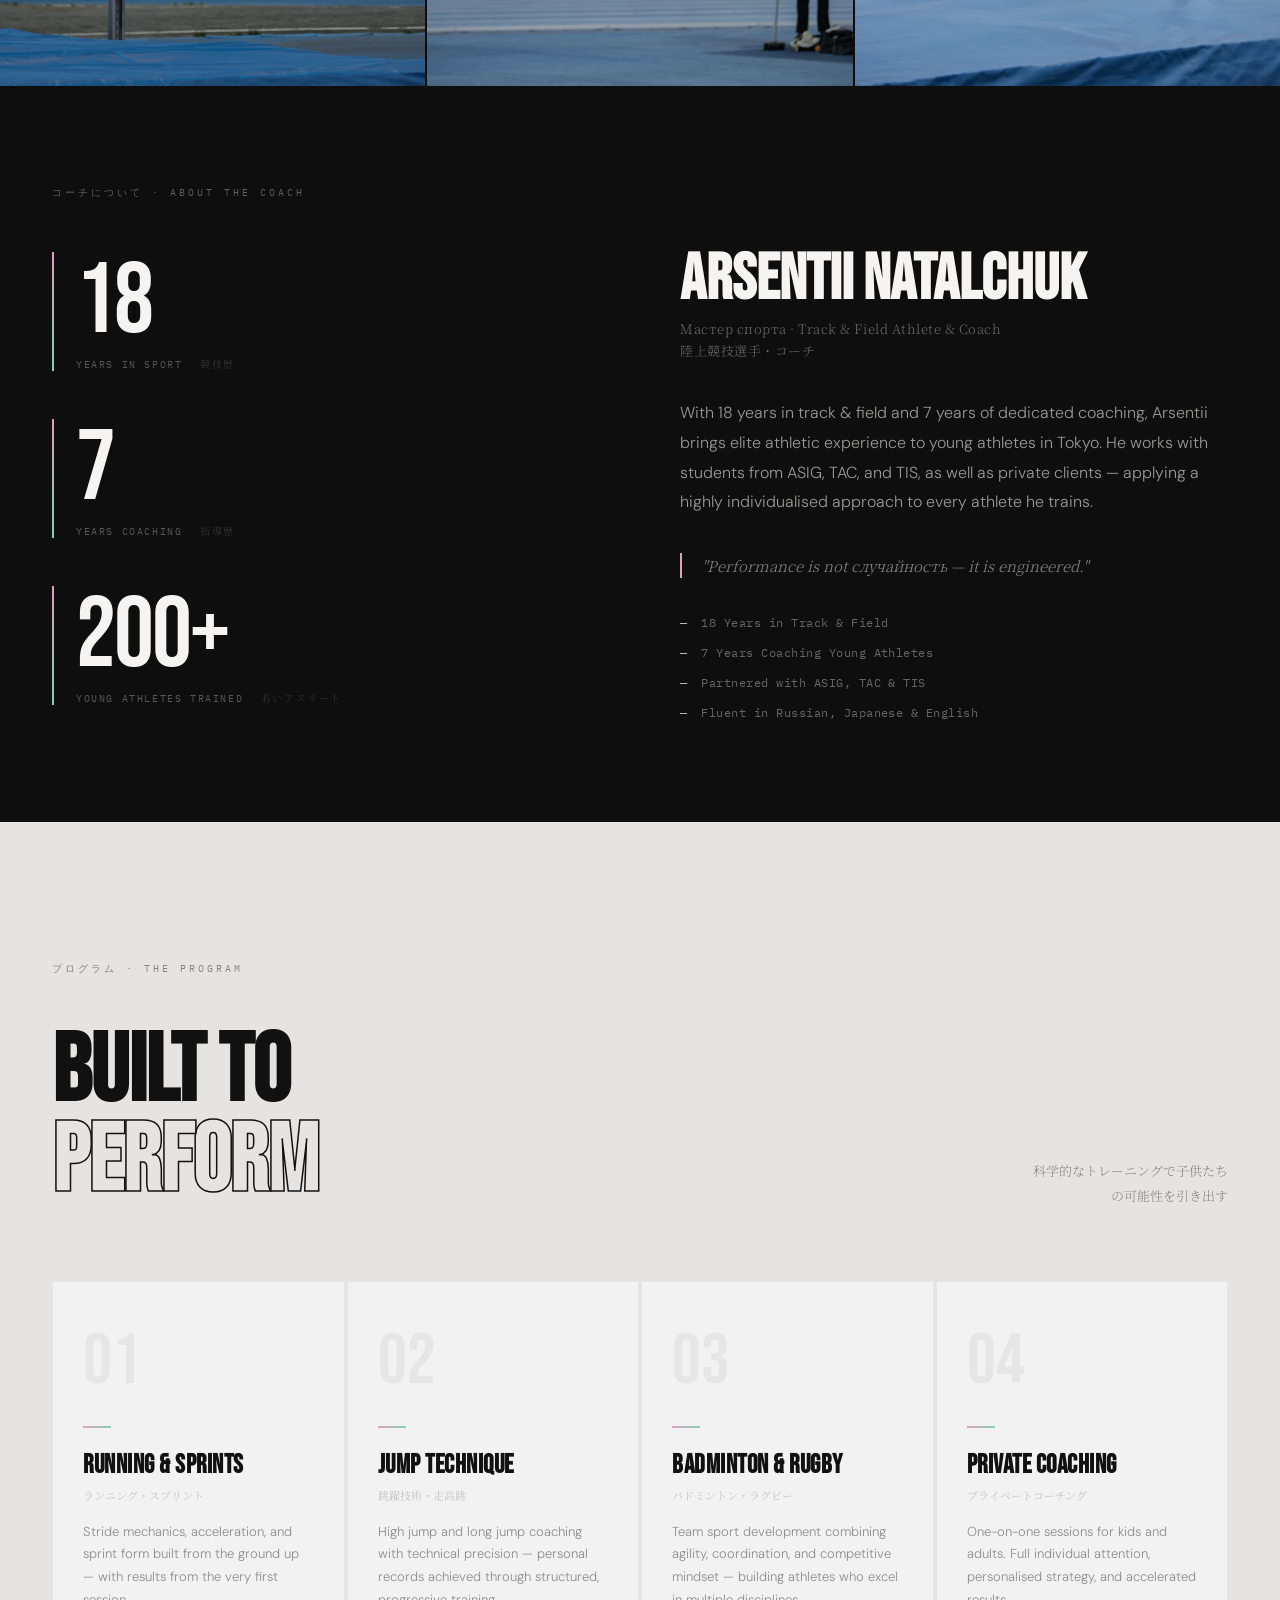
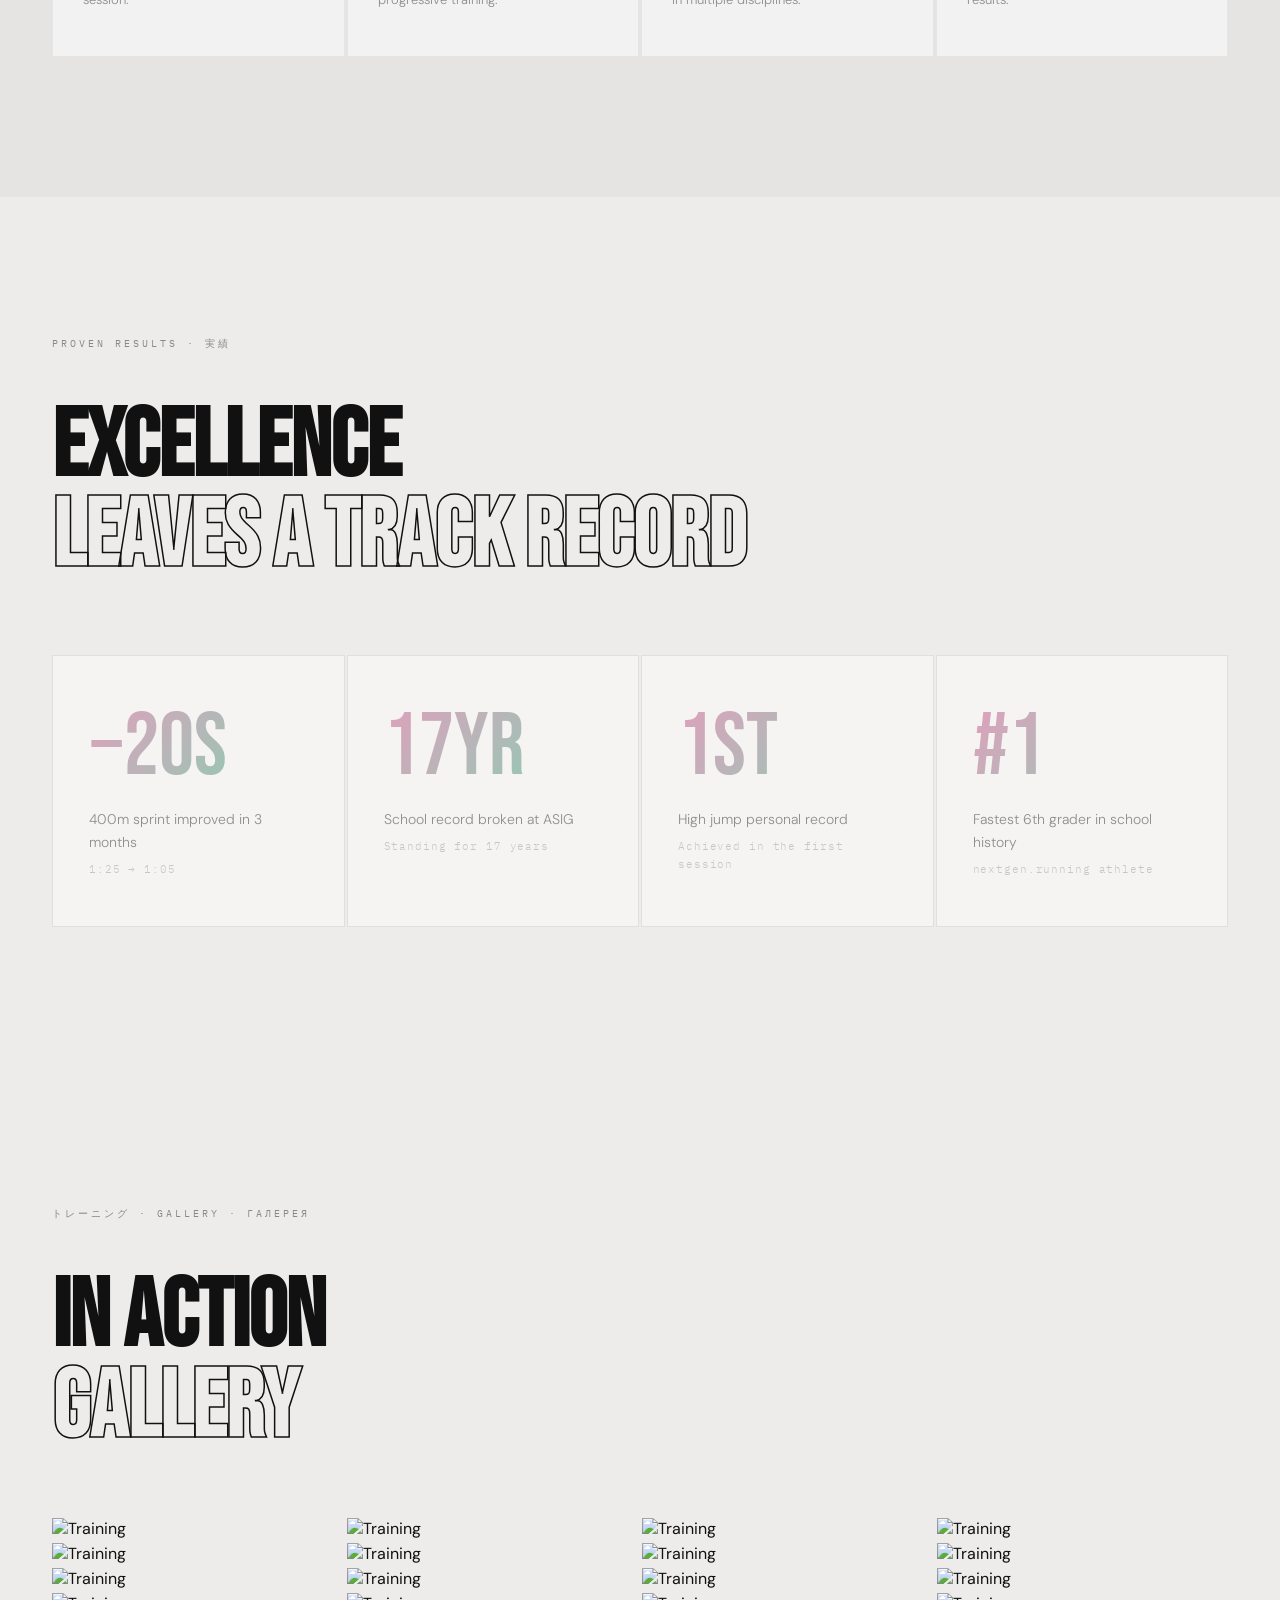
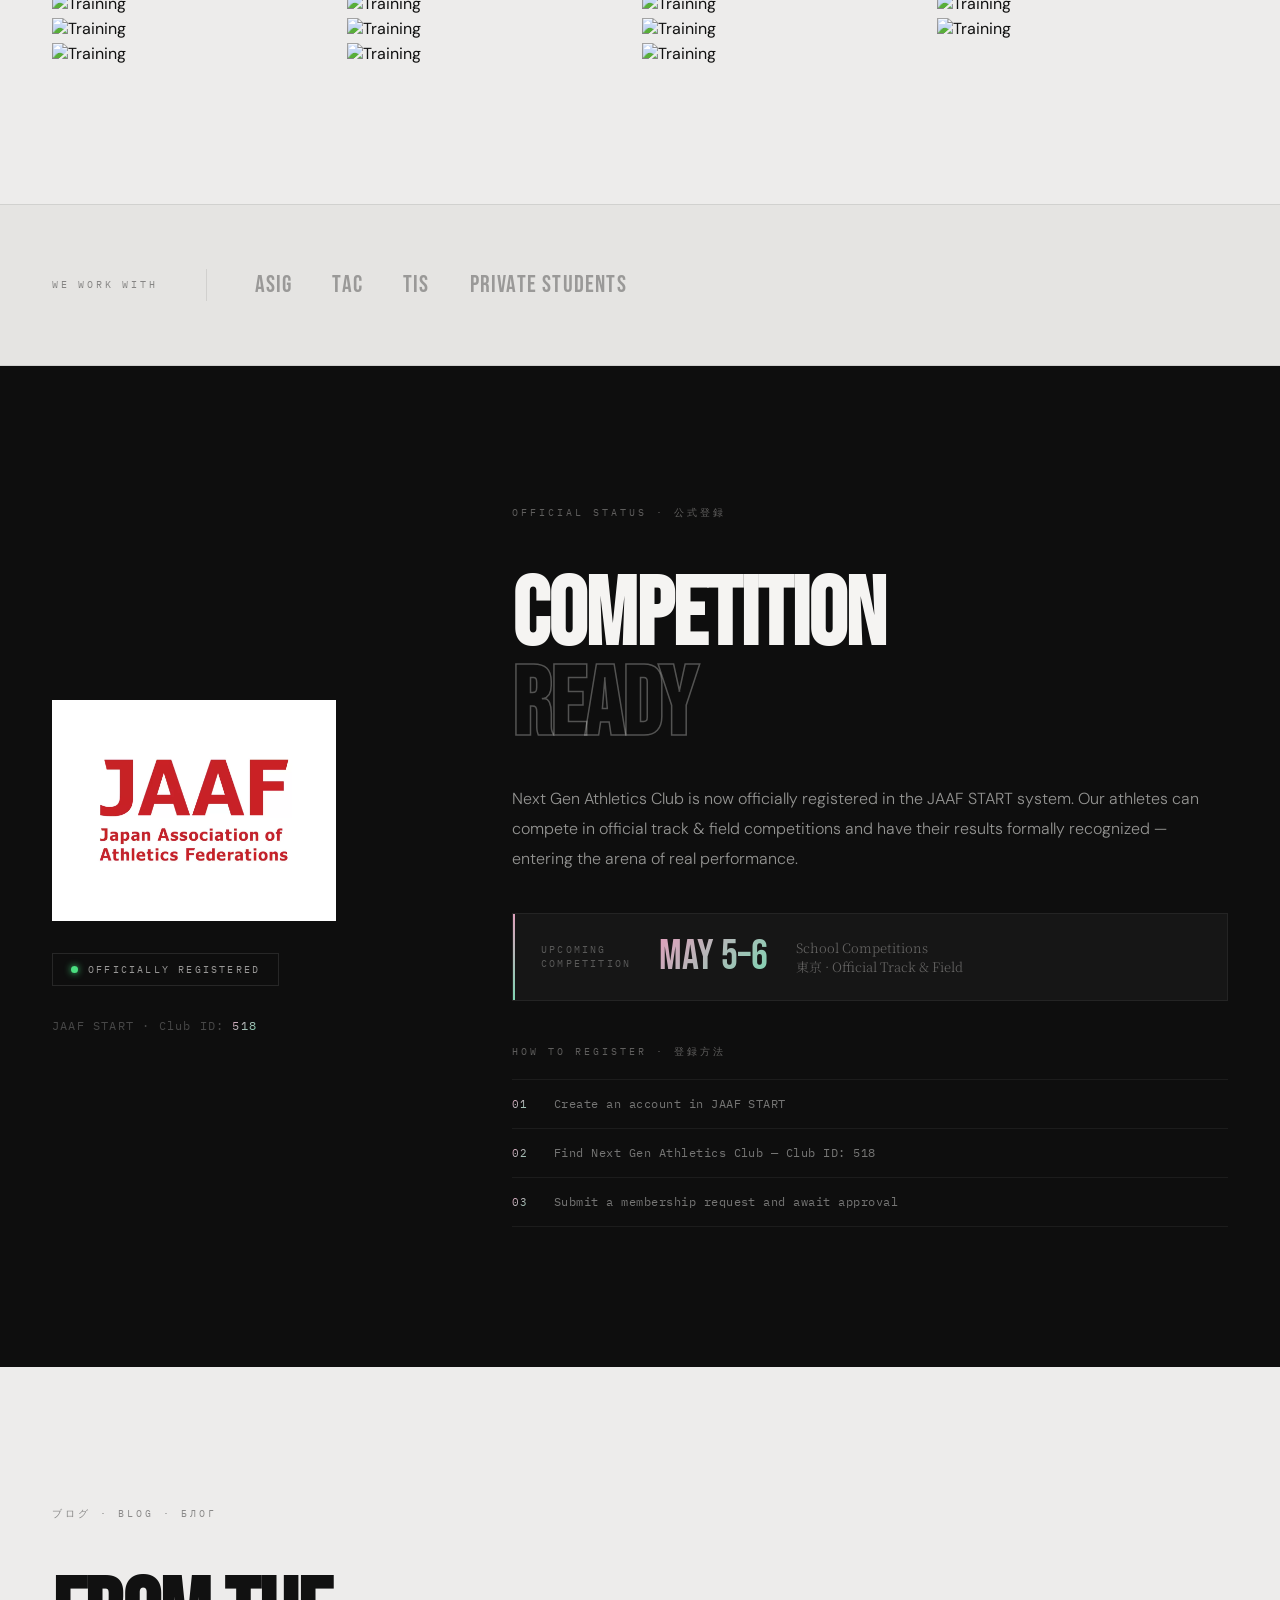
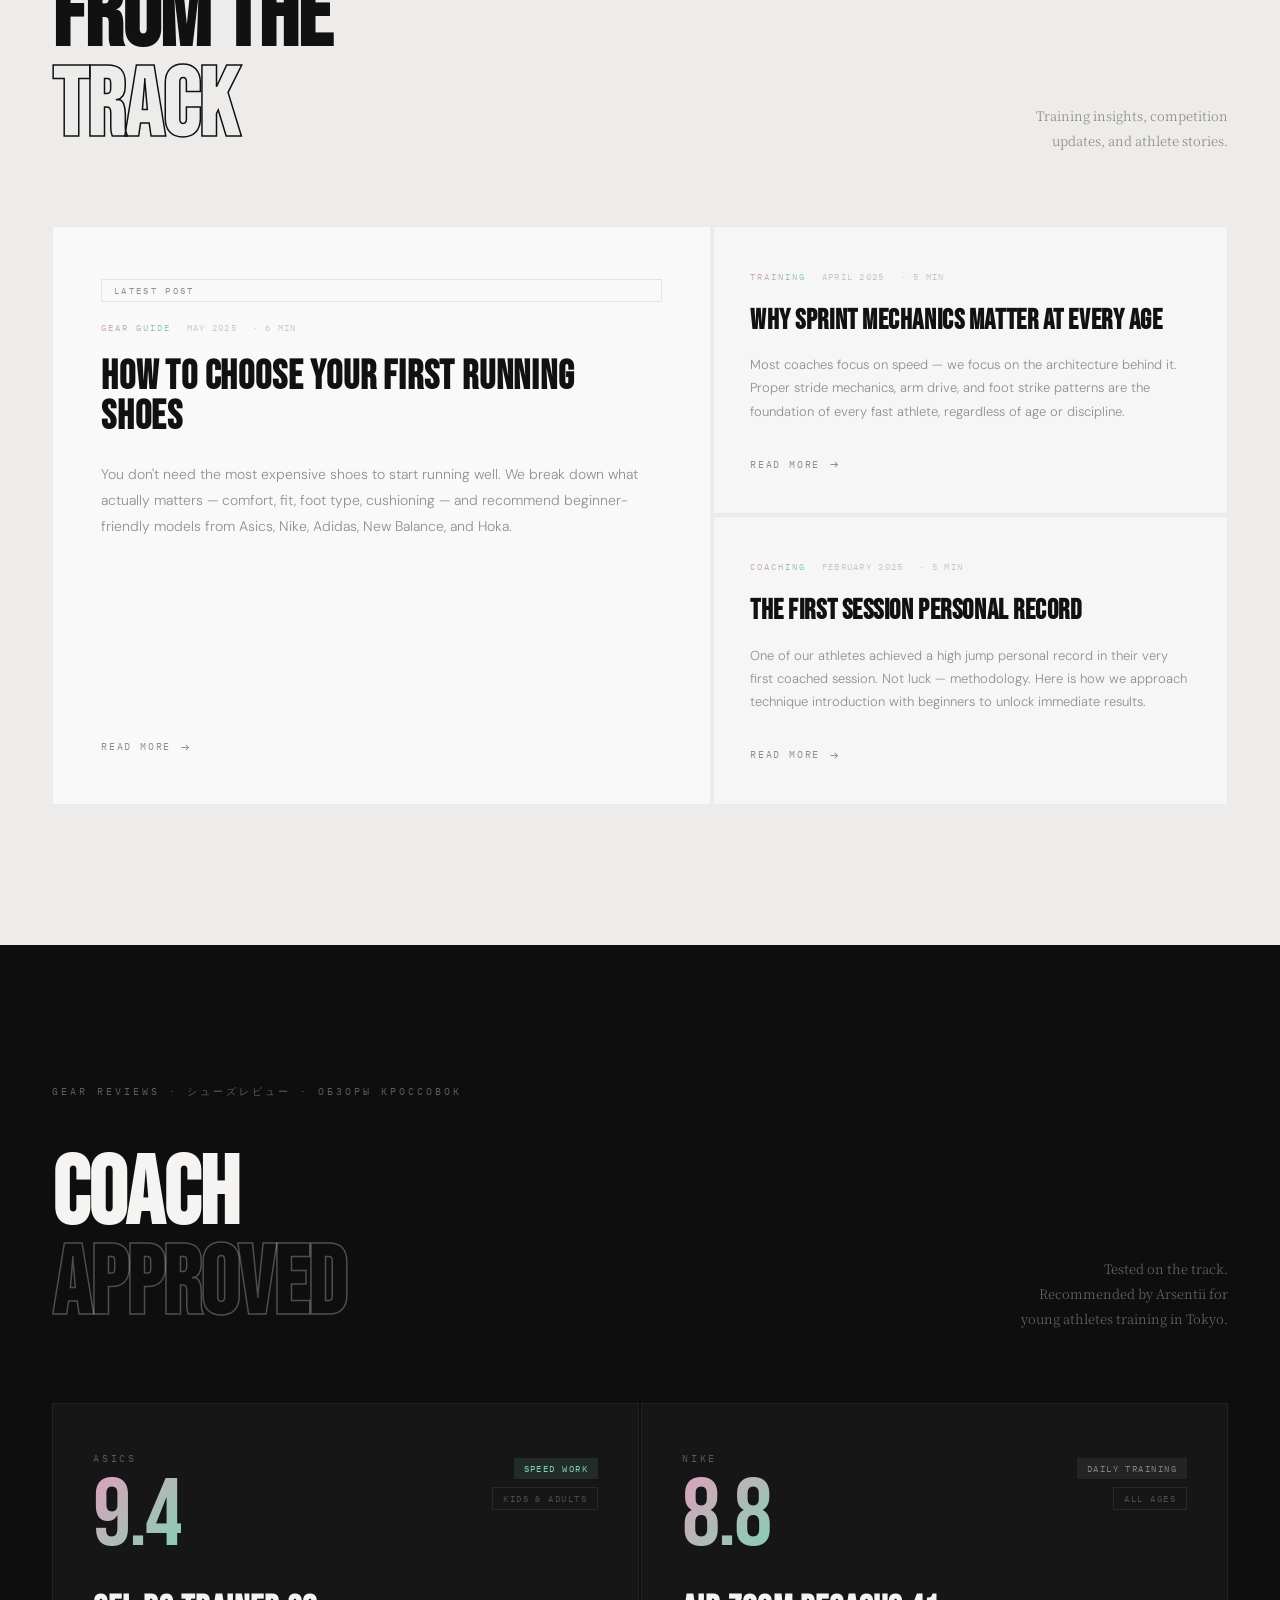
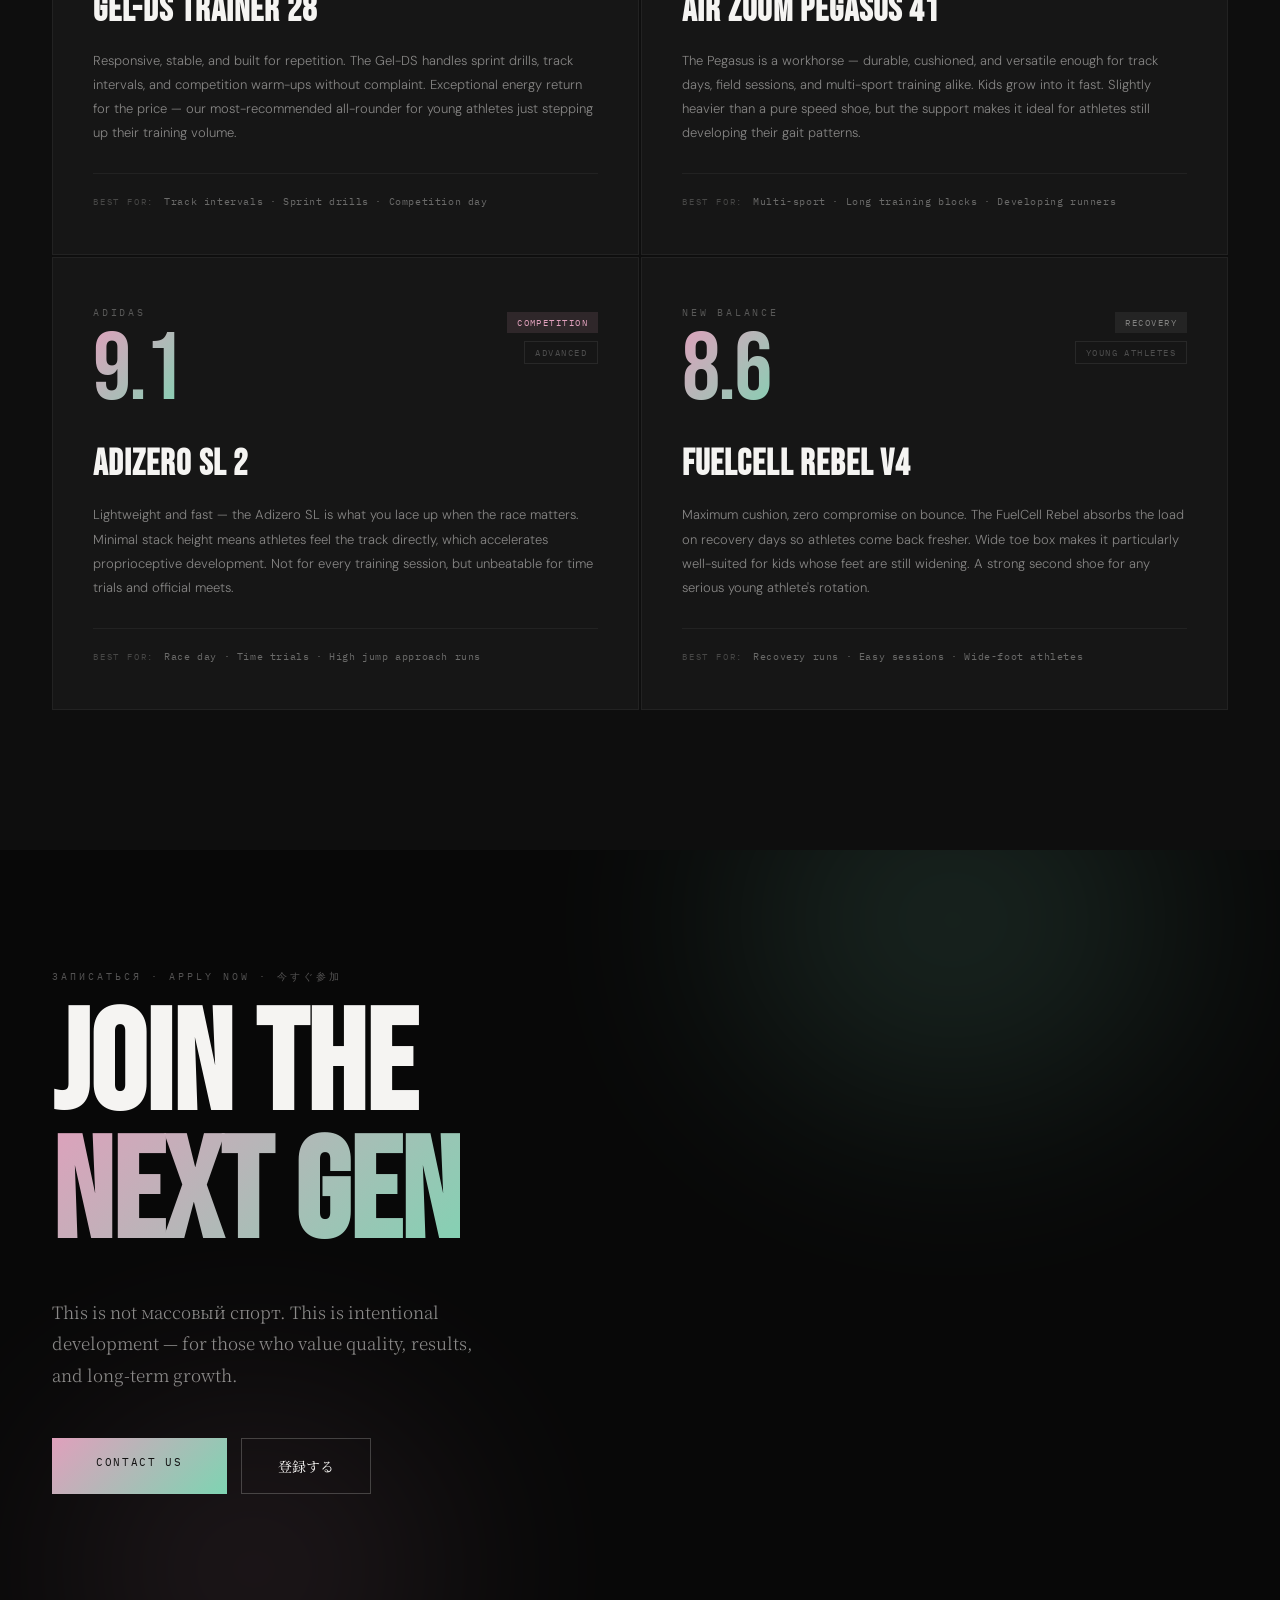
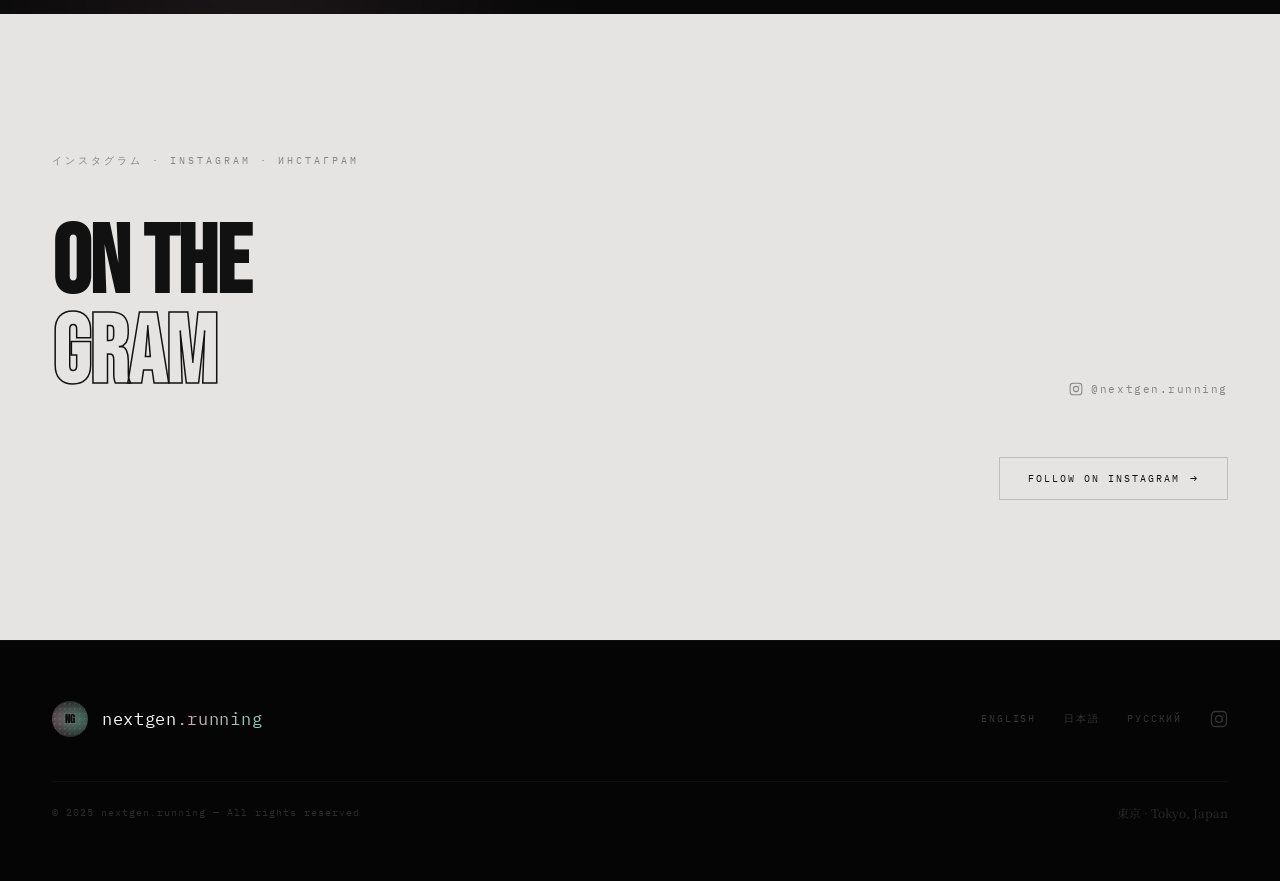
==== commit 2ccbd3e9: "Add multilingual fixed Back to Home/Top buttons on all pages - Blog pages: fixed bottom-right button" ====
--- a/index.html
+++ b/index.html
@@ -183,6 +183,13 @@
             .nav-join { display: none; }
             .nav-hamburger { display: flex; }
         }
+
+        /* ─── BACK TO TOP ─── */
+        .back-top { position: fixed; bottom: 28px; right: 28px; z-index: 90; }
+        .back-top-link { display: inline-flex; align-items: center; gap: 10px; font-family: 'IBM Plex Mono', monospace; font-size: 10px; letter-spacing: 0.18em; text-transform: uppercase; color: var(--white); background: var(--black); text-decoration: none; padding: 11px 18px; transition: background 0.2s; box-shadow: 0 4px 16px rgba(0,0,0,0.18); }
+        .back-top-link:hover { background: #333; }
+        .back-top-arrow { font-size: 13px; transition: transform 0.2s; }
+        .back-top-link:hover .back-top-arrow { transform: translateY(-3px); }
 
         @media (max-width: 900px) {
             .blog { padding: 80px 24px; }
@@ -1097,6 +1104,12 @@
             <p class="footer-location">東京 · Tokyo, Japan</p>
         </div>
     </footer>
+
+    <div class="back-top">
+        <a href="#" class="back-top-link" onclick="window.scrollTo({top:0,behavior:'smooth'});return false;">
+            <span class="back-top-arrow">↑</span> <span data-i18n="back_top">Back to Top</span>
+        </a>
+    </div>
 
     <script>
       (() => {
@@ -1224,6 +1237,7 @@
             sched_loc3_name: 'BRILLIA RUNNING STADIUM',
             sched_loc3_desc: 'Tokyo\'s premier indoor athletics facility — a professional-grade track for special training sessions and competitions. Ariake, Koto, Tokyo.',
             sched_map: 'Open in Maps',
+            back_top: 'Back to Top',
         },
         ru: {
             nav_blog: 'Блог', nav_gallery: 'Галерея', nav_join: 'Записаться',
@@ -1341,6 +1355,7 @@
             sched_loc3_name: 'BRILLIA RUNNING STADIUM',
             sched_loc3_desc: 'Ведущий крытый легкоатлетический комплекс Токио — профессиональный трек для специальных тренировок и соревнований. Ариаке, Кото, Токио.',
             sched_map: 'Открыть на карте',
+            back_top: 'Наверх',
         },
         jp: {
             nav_blog: 'ブログ', nav_gallery: 'ギャラリー', nav_join: '参加する',
@@ -1458,6 +1473,7 @@
             sched_loc3_name: 'ブリリアランニングスタジアム',
             sched_loc3_desc: '東京最高峰の屋内陸上施設 — 特別トレーニングや競技会のためのプロ仕様トラック。東京都江東区有明1-13-13。',
             sched_map: '地図で開く',
+            back_top: 'トップへ戻る',
         }
     };
 
